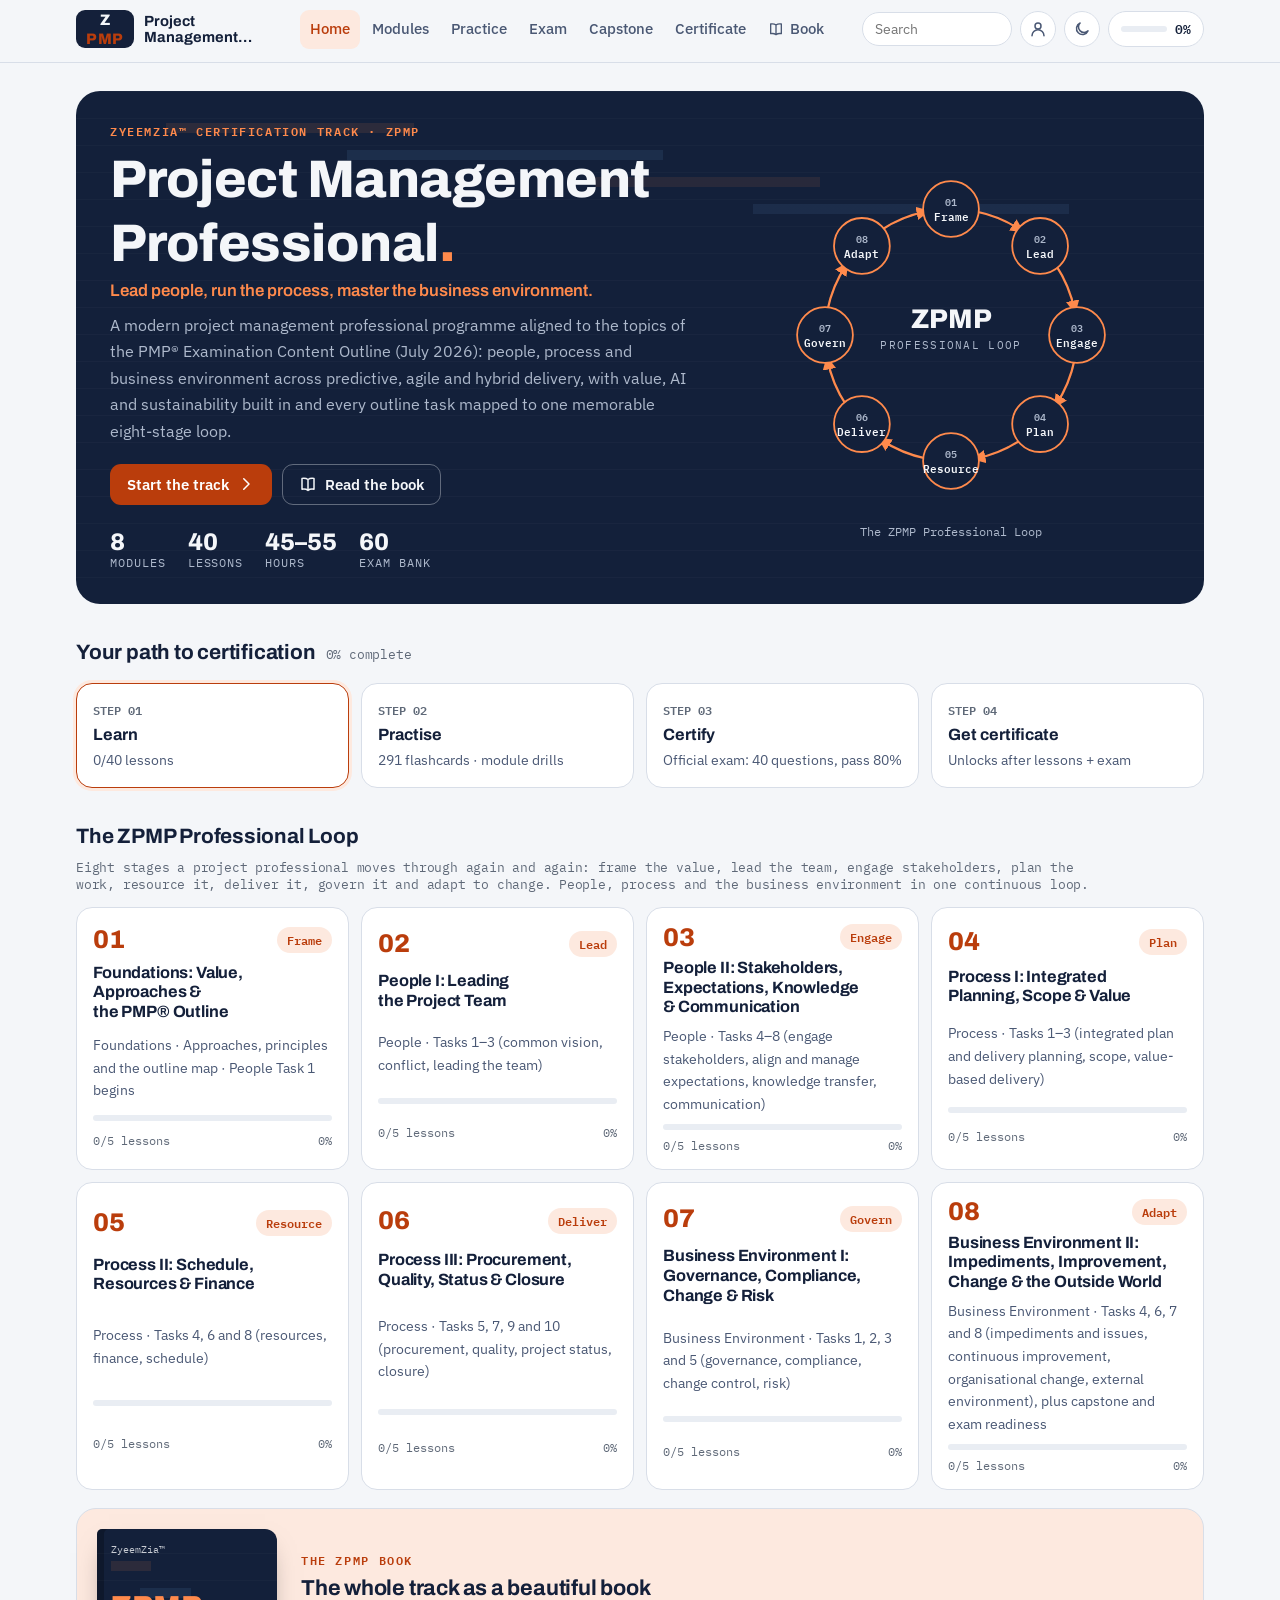
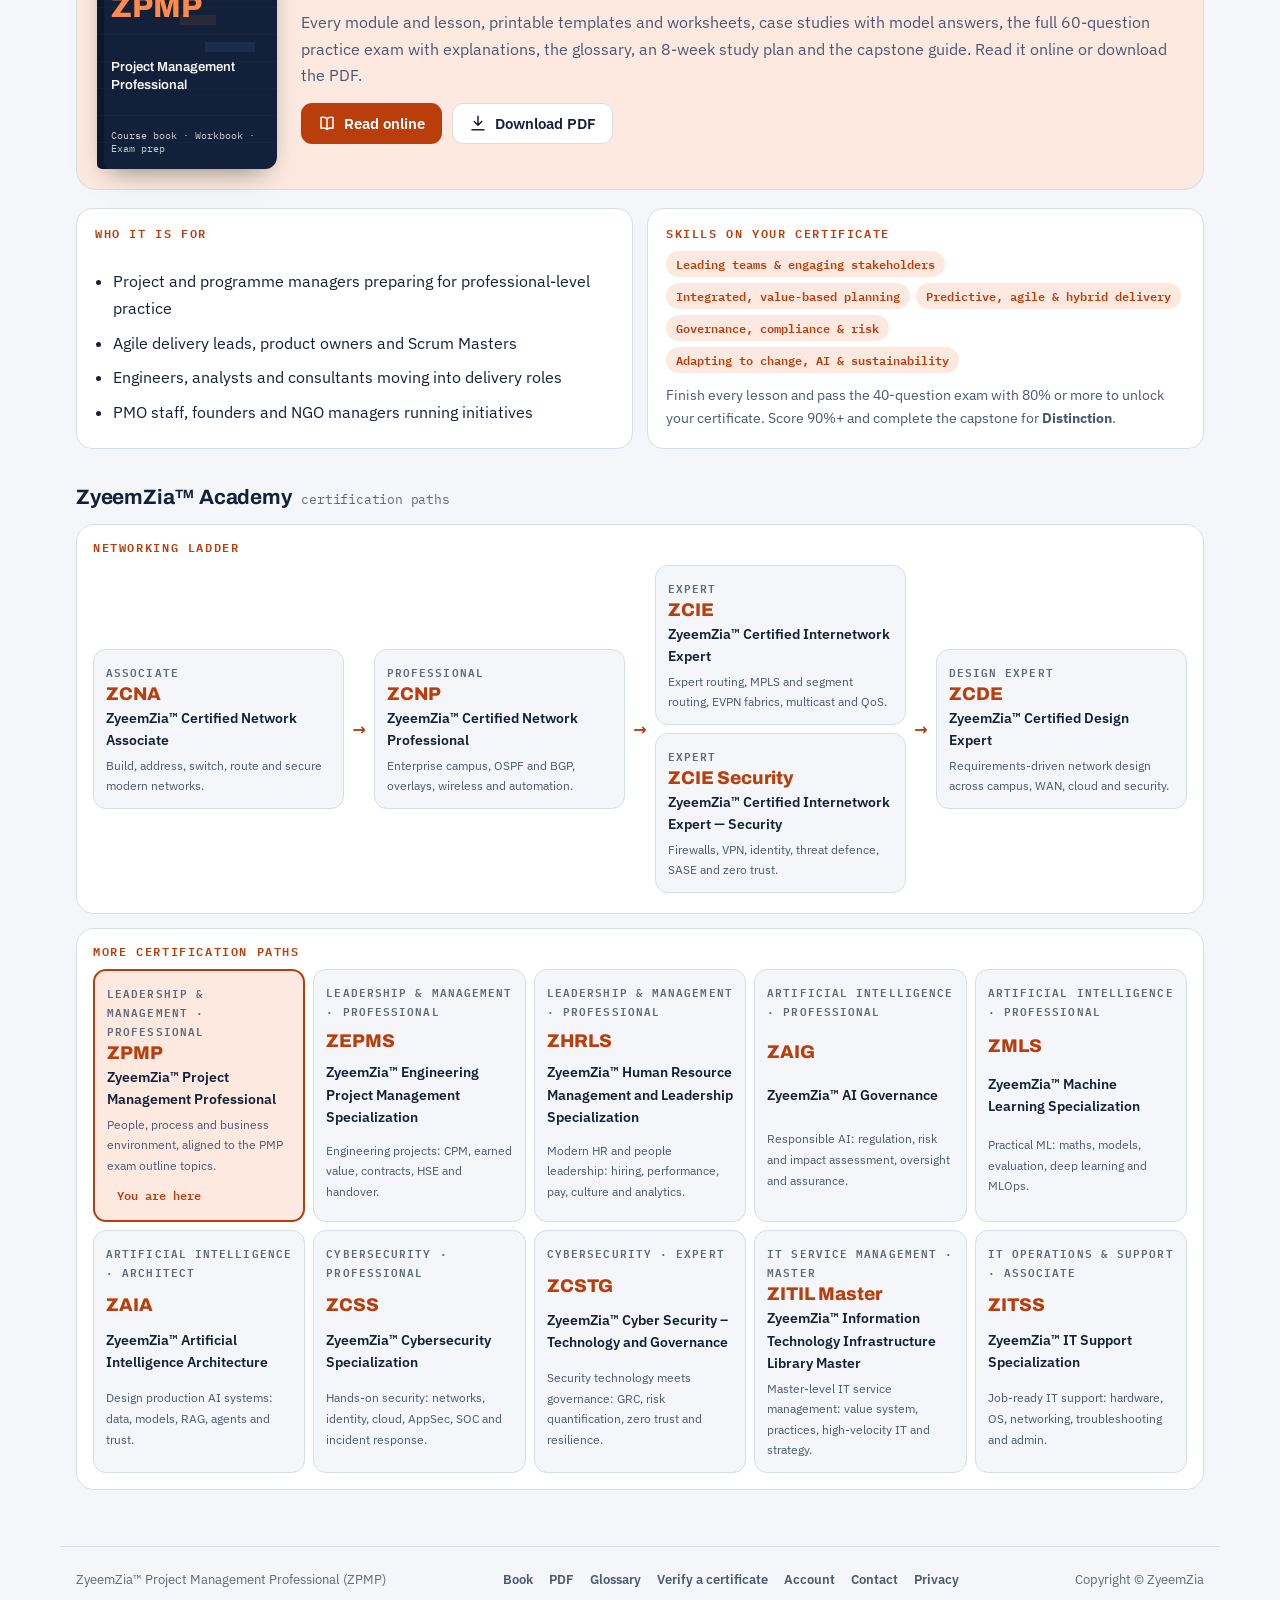
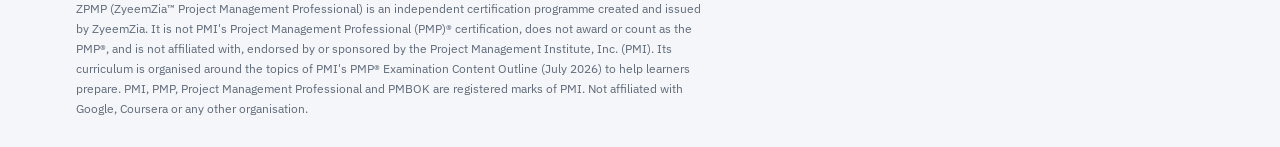
==== index.html @ 8e6acad9 "2026 content refresh: diagrams in lessons and book, key takeaways, faster pages Up-to-date content a" ====
<!doctype html>
<html lang="en">
<head>
<meta charset="utf-8">
<meta name="viewport" content="width=device-width, initial-scale=1, viewport-fit=cover">
<title>ZyeemZia™ Project Management Professional (ZPMP)</title>
<meta name="description" content="ZyeemZia™ Project Management Professional (ZPMP): a modern project management professional programme organised around the people, process and business environment topics of the PMP exam outline (July 2026), across predictive, agile and hybrid delivery. Free online course, book and certificate. Independent programme, not the PMP certification of PMI.">
<meta name="author" content="ZyeemZia">
<meta name="theme-color" content="#13203a">
<link rel="icon" href="favicon.svg" type="image/svg+xml">
<link rel="canonical" href="https://zpmp.zyeemzia.com/">
<meta property="og:type" content="website">
<meta property="og:site_name" content="ZyeemZia™ Certification Tracks">
<meta property="og:title" content="ZyeemZia™ Project Management Professional (ZPMP)">
<meta property="og:description" content="ZyeemZia™ Project Management Professional (ZPMP): a modern project management professional programme organised around the people, process and business environment topics of the PMP exam outline (July 2026), across predictive, agile and hybrid delivery. Free online course, book and certificate. Independent programme, not the PMP certification of PMI.">
<meta property="og:url" content="https://zpmp.zyeemzia.com/">
<meta property="og:image" content="https://zpmp.zyeemzia.com/og-image.png">
<meta property="og:image:width" content="1200">
<meta property="og:image:height" content="630">
<meta name="twitter:card" content="summary_large_image">
<meta name="twitter:image" content="https://zpmp.zyeemzia.com/og-image.png">
<script>try{var z=JSON.parse(localStorage.getItem("zpmp.v1")||"{}").theme;if(z==="dark"||z==="light")document.documentElement.setAttribute("data-theme",z)}catch(e){}</script>
<link rel="stylesheet" href="fonts.css?v=66d4b9ed12">
<link rel="stylesheet" href="theme.css?v=65aa8afe88">
<link rel="preload" href="fonts/IBMPlexSans-400-latin-a68a20.woff2" as="font" type="font/woff2" crossorigin>
<link rel="preload" href="fonts/Archivo-600-latin-79dc5e.woff2" as="font" type="font/woff2" crossorigin>
<link rel="stylesheet" href="app.css?v=385b0e401c">
</head>
<body>
<header class="topbar">
  <div class="topbar-in">
    <a class="brand" href="#home" aria-label="ZPMP home"><span class="brand-mark">Z<i>PMP</i></span><span class="brand-text"><b>Project Management Professional</b><small>ZyeemZia™ Certification Track</small></span></a>
    <nav class="mainnav" id="mainnav" aria-label="Main"></nav>
    <div class="top-tools">
      <form class="search" id="searchForm" role="search"><input id="searchInput" type="search" placeholder="Search" aria-label="Search lessons and terms"></form>
      <a class="icon-btn search-icon" href="#search/" aria-label="Search"><svg viewBox="0 0 24 24" fill="none" stroke="currentColor" stroke-width="2" stroke-linecap="round" aria-hidden="true"><circle cx="11" cy="11" r="7"/><path d="M20 20l-4-4"/></svg></a>
      <a class="icon-btn" id="acctBtn" href="#account" aria-label="Sign in"></a>
      <button class="icon-btn" id="themeBtn" type="button" aria-label="Toggle dark mode"></button>
      <a class="prog-chip" id="progChip" href="#settings" aria-label="Your progress"></a>
    </div>
  </div>
  <div class="read-bar" id="readBar"></div>
</header>
<main id="view" class="view" tabindex="-1"><div class="boot" aria-label="Loading the course"><i></i><i></i><i></i></div></main>
<footer class="site-foot">
  <div class="row"><span>ZyeemZia™ Project Management Professional (ZPMP)</span><span style="display:flex;gap:16px;flex-wrap:wrap"><a href="book.html" target="_blank" rel="noopener">Book</a><a href="ZPMP-Book.pdf" download>PDF</a><a href="#glossary">Glossary</a><a href="#verify/">Verify a certificate</a><a href="#account">Account</a><a href="#contact">Contact</a><a href="privacy.html">Privacy</a></span><span>Copyright © ZyeemZia</span></div>
  <p class="disc" id="disc"></p>
</footer>
<nav class="tabbar" id="tabbar" aria-label="Main mobile"></nav>
<div class="toast" id="toast" role="status" aria-live="polite" hidden></div>
<script defer src="core.js?v=756f940ff2"></script>
<script defer src="figures.js?v=d0575e00c2"></script>
<script defer src="family.js?v=7f5398b318"></script>
<script defer src="data/track.js?v=20ccd36701"></script>
<script defer src="data/m1-4.js?v=21a6d148a7"></script>
<script defer src="data/m5-8.js?v=8ceacfd475"></script>
<script defer src="app.js?v=317a90ee0c"></script>
</body>
</html>
---- fonts.css ----
/* Bundled Google Fonts (SIL Open Font License) for offline use and PDF printing */
@font-face {
  font-family: 'Archivo';
  font-style: normal;
  font-weight: 600;
  font-stretch: 100%;
  font-display: swap;
  src: url(fonts/Archivo-600-latin-ext-20ba07.woff2) format('woff2');
  unicode-range: U+0100-02BA, U+02BD-02C5, U+02C7-02CC, U+02CE-02D7, U+02DD-02FF, U+0304, U+0308, U+0329, U+1D00-1DBF, U+1E00-1E9F, U+1EF2-1EFF, U+2020, U+20A0-20AB, U+20AD-20C4, U+2113, U+2C60-2C7F, U+A720-A7FF;
}
@font-face {
  font-family: 'Archivo';
  font-style: normal;
  font-weight: 600;
  font-stretch: 100%;
  font-display: swap;
  src: url(fonts/Archivo-600-latin-79dc5e.woff2) format('woff2');
  unicode-range: U+0000-00FF, U+0131, U+0152-0153, U+02BB-02BC, U+02C6, U+02DA, U+02DC, U+0304, U+0308, U+0329, U+2000-206F, U+20AC, U+2122, U+2191, U+2193, U+2212, U+2215, U+FEFF, U+FFFD;
}
@font-face {
  font-family: 'Archivo';
  font-style: normal;
  font-weight: 700;
  font-stretch: 100%;
  font-display: swap;
  src: url(fonts/Archivo-600-latin-ext-20ba07.woff2) format('woff2');
  unicode-range: U+0100-02BA, U+02BD-02C5, U+02C7-02CC, U+02CE-02D7, U+02DD-02FF, U+0304, U+0308, U+0329, U+1D00-1DBF, U+1E00-1E9F, U+1EF2-1EFF, U+2020, U+20A0-20AB, U+20AD-20C4, U+2113, U+2C60-2C7F, U+A720-A7FF;
}
@font-face {
  font-family: 'Archivo';
  font-style: normal;
  font-weight: 700;
  font-stretch: 100%;
  font-display: swap;
  src: url(fonts/Archivo-600-latin-79dc5e.woff2) format('woff2');
  unicode-range: U+0000-00FF, U+0131, U+0152-0153, U+02BB-02BC, U+02C6, U+02DA, U+02DC, U+0304, U+0308, U+0329, U+2000-206F, U+20AC, U+2122, U+2191, U+2193, U+2212, U+2215, U+FEFF, U+FFFD;
}
@font-face {
  font-family: 'Archivo';
  font-style: normal;
  font-weight: 800;
  font-stretch: 100%;
  font-display: swap;
  src: url(fonts/Archivo-600-latin-ext-20ba07.woff2) format('woff2');
  unicode-range: U+0100-02BA, U+02BD-02C5, U+02C7-02CC, U+02CE-02D7, U+02DD-02FF, U+0304, U+0308, U+0329, U+1D00-1DBF, U+1E00-1E9F, U+1EF2-1EFF, U+2020, U+20A0-20AB, U+20AD-20C4, U+2113, U+2C60-2C7F, U+A720-A7FF;
}
@font-face {
  font-family: 'Archivo';
  font-style: normal;
  font-weight: 800;
  font-stretch: 100%;
  font-display: swap;
  src: url(fonts/Archivo-600-latin-79dc5e.woff2) format('woff2');
  unicode-range: U+0000-00FF, U+0131, U+0152-0153, U+02BB-02BC, U+02C6, U+02DA, U+02DC, U+0304, U+0308, U+0329, U+2000-206F, U+20AC, U+2122, U+2191, U+2193, U+2212, U+2215, U+FEFF, U+FFFD;
}
@font-face {
  font-family: 'IBM Plex Mono';
  font-style: normal;
  font-weight: 400;
  font-display: swap;
  src: url(fonts/IBMPlexMono-400-latin-ext-7f25d9.woff2) format('woff2');
  unicode-range: U+0100-02BA, U+02BD-02C5, U+02C7-02CC, U+02CE-02D7, U+02DD-02FF, U+0304, U+0308, U+0329, U+1D00-1DBF, U+1E00-1E9F, U+1EF2-1EFF, U+2020, U+20A0-20AB, U+20AD-20C4, U+2113, U+2C60-2C7F, U+A720-A7FF;
}
@font-face {
  font-family: 'IBM Plex Mono';
  font-style: normal;
  font-weight: 400;
  font-display: swap;
  src: url(fonts/IBMPlexMono-400-latin-d196e8.woff2) format('woff2');
  unicode-range: U+0000-00FF, U+0131, U+0152-0153, U+02BB-02BC, U+02C6, U+02DA, U+02DC, U+0304, U+0308, U+0329, U+2000-206F, U+20AC, U+2122, U+2191, U+2193, U+2212, U+2215, U+FEFF, U+FFFD;
}
@font-face {
  font-family: 'IBM Plex Mono';
  font-style: normal;
  font-weight: 600;
  font-display: swap;
  src: url(fonts/IBMPlexMono-600-latin-ext-bf8910.woff2) format('woff2');
  unicode-range: U+0100-02BA, U+02BD-02C5, U+02C7-02CC, U+02CE-02D7, U+02DD-02FF, U+0304, U+0308, U+0329, U+1D00-1DBF, U+1E00-1E9F, U+1EF2-1EFF, U+2020, U+20A0-20AB, U+20AD-20C4, U+2113, U+2C60-2C7F, U+A720-A7FF;
}
@font-face {
  font-family: 'IBM Plex Mono';
  font-style: normal;
  font-weight: 600;
  font-display: swap;
  src: url(fonts/IBMPlexMono-600-latin-9b8270.woff2) format('woff2');
  unicode-range: U+0000-00FF, U+0131, U+0152-0153, U+02BB-02BC, U+02C6, U+02DA, U+02DC, U+0304, U+0308, U+0329, U+2000-206F, U+20AC, U+2122, U+2191, U+2193, U+2212, U+2215, U+FEFF, U+FFFD;
}
@font-face {
  font-family: 'IBM Plex Sans';
  font-style: italic;
  font-weight: 400;
  font-stretch: 100%;
  font-display: swap;
  src: url(fonts/IBMPlexSans-400i-latin-ext-77f5d9.woff2) format('woff2');
  unicode-range: U+0100-02BA, U+02BD-02C5, U+02C7-02CC, U+02CE-02D7, U+02DD-02FF, U+0304, U+0308, U+0329, U+1D00-1DBF, U+1E00-1E9F, U+1EF2-1EFF, U+2020, U+20A0-20AB, U+20AD-20C4, U+2113, U+2C60-2C7F, U+A720-A7FF;
}
@font-face {
  font-family: 'IBM Plex Sans';
  font-style: italic;
  font-weight: 400;
  font-stretch: 100%;
  font-display: swap;
  src: url(fonts/IBMPlexSans-400i-latin-46a3d9.woff2) format('woff2');
  unicode-range: U+0000-00FF, U+0131, U+0152-0153, U+02BB-02BC, U+02C6, U+02DA, U+02DC, U+0304, U+0308, U+0329, U+2000-206F, U+20AC, U+2122, U+2191, U+2193, U+2212, U+2215, U+FEFF, U+FFFD;
}
@font-face {
  font-family: 'IBM Plex Sans';
  font-style: normal;
  font-weight: 400;
  font-stretch: 100%;
  font-display: swap;
  src: url(fonts/IBMPlexSans-400-latin-ext-71c30c.woff2) format('woff2');
  unicode-range: U+0100-02BA, U+02BD-02C5, U+02C7-02CC, U+02CE-02D7, U+02DD-02FF, U+0304, U+0308, U+0329, U+1D00-1DBF, U+1E00-1E9F, U+1EF2-1EFF, U+2020, U+20A0-20AB, U+20AD-20C4, U+2113, U+2C60-2C7F, U+A720-A7FF;
}
@font-face {
  font-family: 'IBM Plex Sans';
  font-style: normal;
  font-weight: 400;
  font-stretch: 100%;
  font-display: swap;
  src: url(fonts/IBMPlexSans-400-latin-a68a20.woff2) format('woff2');
  unicode-range: U+0000-00FF, U+0131, U+0152-0153, U+02BB-02BC, U+02C6, U+02DA, U+02DC, U+0304, U+0308, U+0329, U+2000-206F, U+20AC, U+2122, U+2191, U+2193, U+2212, U+2215, U+FEFF, U+FFFD;
}
@font-face {
  font-family: 'IBM Plex Sans';
  font-style: normal;
  font-weight: 500;
  font-stretch: 100%;
  font-display: swap;
  src: url(fonts/IBMPlexSans-400-latin-ext-71c30c.woff2) format('woff2');
  unicode-range: U+0100-02BA, U+02BD-02C5, U+02C7-02CC, U+02CE-02D7, U+02DD-02FF, U+0304, U+0308, U+0329, U+1D00-1DBF, U+1E00-1E9F, U+1EF2-1EFF, U+2020, U+20A0-20AB, U+20AD-20C4, U+2113, U+2C60-2C7F, U+A720-A7FF;
}
@font-face {
  font-family: 'IBM Plex Sans';
  font-style: normal;
  font-weight: 500;
  font-stretch: 100%;
  font-display: swap;
  src: url(fonts/IBMPlexSans-400-latin-a68a20.woff2) format('woff2');
  unicode-range: U+0000-00FF, U+0131, U+0152-0153, U+02BB-02BC, U+02C6, U+02DA, U+02DC, U+0304, U+0308, U+0329, U+2000-206F, U+20AC, U+2122, U+2191, U+2193, U+2212, U+2215, U+FEFF, U+FFFD;
}
@font-face {
  font-family: 'IBM Plex Sans';
  font-style: normal;
  font-weight: 600;
  font-stretch: 100%;
  font-display: swap;
  src: url(fonts/IBMPlexSans-400-latin-ext-71c30c.woff2) format('woff2');
  unicode-range: U+0100-02BA, U+02BD-02C5, U+02C7-02CC, U+02CE-02D7, U+02DD-02FF, U+0304, U+0308, U+0329, U+1D00-1DBF, U+1E00-1E9F, U+1EF2-1EFF, U+2020, U+20A0-20AB, U+20AD-20C4, U+2113, U+2C60-2C7F, U+A720-A7FF;
}
@font-face {
  font-family: 'IBM Plex Sans';
  font-style: normal;
  font-weight: 600;
  font-stretch: 100%;
  font-display: swap;
  src: url(fonts/IBMPlexSans-400-latin-a68a20.woff2) format('woff2');
  unicode-range: U+0000-00FF, U+0131, U+0152-0153, U+02BB-02BC, U+02C6, U+02DA, U+02DC, U+0304, U+0308, U+0329, U+2000-206F, U+20AC, U+2122, U+2191, U+2193, U+2212, U+2215, U+FEFF, U+FFFD;
}
@font-face {
  font-family: 'IBM Plex Sans';
  font-style: normal;
  font-weight: 700;
  font-stretch: 100%;
  font-display: swap;
  src: url(fonts/IBMPlexSans-400-latin-ext-71c30c.woff2) format('woff2');
  unicode-range: U+0100-02BA, U+02BD-02C5, U+02C7-02CC, U+02CE-02D7, U+02DD-02FF, U+0304, U+0308, U+0329, U+1D00-1DBF, U+1E00-1E9F, U+1EF2-1EFF, U+2020, U+20A0-20AB, U+20AD-20C4, U+2113, U+2C60-2C7F, U+A720-A7FF;
}
@font-face {
  font-family: 'IBM Plex Sans';
  font-style: normal;
  font-weight: 700;
  font-stretch: 100%;
  font-display: swap;
  src: url(fonts/IBMPlexSans-400-latin-a68a20.woff2) format('woff2');
  unicode-range: U+0000-00FF, U+0131, U+0152-0153, U+02BB-02BC, U+02C6, U+02DA, U+02DC, U+0304, U+0308, U+0329, U+2000-206F, U+20AC, U+2122, U+2191, U+2193, U+2212, U+2215, U+FEFF, U+FFFD;
}
@font-face {
  font-family: 'Sora';
  font-style: normal;
  font-weight: 500;
  font-display: swap;
  src: url(fonts/Sora-500-latin-ext-f9e5e3.woff2) format('woff2');
  unicode-range: U+0100-02BA, U+02BD-02C5, U+02C7-02CC, U+02CE-02D7, U+02DD-02FF, U+0304, U+0308, U+0329, U+1D00-1DBF, U+1E00-1E9F, U+1EF2-1EFF, U+2020, U+20A0-20AB, U+20AD-20C4, U+2113, U+2C60-2C7F, U+A720-A7FF;
}
@font-face {
  font-family: 'Sora';
  font-style: normal;
  font-weight: 500;
  font-display: swap;
  src: url(fonts/Sora-500-latin-4fa0aa.woff2) format('woff2');
  unicode-range: U+0000-00FF, U+0131, U+0152-0153, U+02BB-02BC, U+02C6, U+02DA, U+02DC, U+0304, U+0308, U+0329, U+2000-206F, U+20AC, U+2122, U+2191, U+2193, U+2212, U+2215, U+FEFF, U+FFFD;
}
@font-face {
  font-family: 'Sora';
  font-style: normal;
  font-weight: 600;
  font-display: swap;
  src: url(fonts/Sora-500-latin-ext-f9e5e3.woff2) format('woff2');
  unicode-range: U+0100-02BA, U+02BD-02C5, U+02C7-02CC, U+02CE-02D7, U+02DD-02FF, U+0304, U+0308, U+0329, U+1D00-1DBF, U+1E00-1E9F, U+1EF2-1EFF, U+2020, U+20A0-20AB, U+20AD-20C4, U+2113, U+2C60-2C7F, U+A720-A7FF;
}
@font-face {
  font-family: 'Sora';
  font-style: normal;
  font-weight: 600;
  font-display: swap;
  src: url(fonts/Sora-500-latin-4fa0aa.woff2) format('woff2');
  unicode-range: U+0000-00FF, U+0131, U+0152-0153, U+02BB-02BC, U+02C6, U+02DA, U+02DC, U+0304, U+0308, U+0329, U+2000-206F, U+20AC, U+2122, U+2191, U+2193, U+2212, U+2215, U+FEFF, U+FFFD;
}
@font-face {
  font-family: 'Sora';
  font-style: normal;
  font-weight: 700;
  font-display: swap;
  src: url(fonts/Sora-500-latin-ext-f9e5e3.woff2) format('woff2');
  unicode-range: U+0100-02BA, U+02BD-02C5, U+02C7-02CC, U+02CE-02D7, U+02DD-02FF, U+0304, U+0308, U+0329, U+1D00-1DBF, U+1E00-1E9F, U+1EF2-1EFF, U+2020, U+20A0-20AB, U+20AD-20C4, U+2113, U+2C60-2C7F, U+A720-A7FF;
}
@font-face {
  font-family: 'Sora';
  font-style: normal;
  font-weight: 700;
  font-display: swap;
  src: url(fonts/Sora-500-latin-4fa0aa.woff2) format('woff2');
  unicode-range: U+0000-00FF, U+0131, U+0152-0153, U+02BB-02BC, U+02C6, U+02DA, U+02DC, U+0304, U+0308, U+0329, U+2000-206F, U+20AC, U+2122, U+2191, U+2193, U+2212, U+2215, U+FEFF, U+FFFD;
}
@font-face {
  font-family: 'Sora';
  font-style: normal;
  font-weight: 800;
  font-display: swap;
  src: url(fonts/Sora-500-latin-ext-f9e5e3.woff2) format('woff2');
  unicode-range: U+0100-02BA, U+02BD-02C5, U+02C7-02CC, U+02CE-02D7, U+02DD-02FF, U+0304, U+0308, U+0329, U+1D00-1DBF, U+1E00-1E9F, U+1EF2-1EFF, U+2020, U+20A0-20AB, U+20AD-20C4, U+2113, U+2C60-2C7F, U+A720-A7FF;
}
@font-face {
  font-family: 'Sora';
  font-style: normal;
  font-weight: 800;
  font-display: swap;
  src: url(fonts/Sora-500-latin-4fa0aa.woff2) format('woff2');
  unicode-range: U+0000-00FF, U+0131, U+0152-0153, U+02BB-02BC, U+02C6, U+02DA, U+02DC, U+0304, U+0308, U+0329, U+2000-206F, U+20AC, U+2122, U+2191, U+2193, U+2212, U+2215, U+FEFF, U+FFFD;
}
---- theme.css ----
/* ZPMP — "project control room": navy ink, signal orange, steel blue; Gantt-bar motif. */
:root {
  --bg: #f4f6f9; --surface: #ffffff; --surface-2: #e9edf3; --ink: #14203a; --ink-2: #4a5874; --ink-3: #5f6978; --line: #d8dee8;
  --accent: #ba3d0c; --accent-ink: #ffffff; --accent-soft: #fde9df; --accent-2: #2b5c8a; --accent-2-soft: #e1ebf5;
  --good: #1f7a4a; --good-soft: #dff2e7; --bad: #b42a2a; --bad-soft: #f9e2e0; --warn: #c47f00; --warn-soft: #fbefd6;
  --hero-bg: #13203a; --hero-ink: #f4f6f9; --hero-ink-2: #aeb9cc; --hero-accent: #ff8a4c;
  --motif: repeating-linear-gradient(0deg, transparent 0 26px, rgba(255,255,255,.05) 26px 27px),
    linear-gradient(90deg, transparent 8%, rgba(255,138,76,.22) 8% 30%, transparent 30%) 0 32px / 100% 10px no-repeat,
    linear-gradient(90deg, transparent 24%, rgba(111,168,220,.22) 24% 52%, transparent 52%) 0 59px / 100% 10px no-repeat,
    linear-gradient(90deg, transparent 46%, rgba(255,138,76,.18) 46% 66%, transparent 66%) 0 86px / 100% 10px no-repeat,
    linear-gradient(90deg, transparent 60%, rgba(111,168,220,.2) 60% 88%, transparent 88%) 0 113px / 100% 10px no-repeat;
  --sg-line: #3a4b6e; --sg-accent: #ff8a4c; --sg-accent-2: #6fa8dc; --sg-node: #13203a; --sg-ink: #f4f6f9; --sg-ink-2: #aeb9cc;
  --f-display: "Archivo", "IBM Plex Sans", "Segoe UI", sans-serif; --f-body: "IBM Plex Sans", "Segoe UI", system-ui, sans-serif; --f-mono: "IBM Plex Mono", Consolas, monospace;
  --radius: 16px;
  --on-status: #ffffff;
}
@media (prefers-color-scheme: dark) {
  :root:not([data-theme="light"]) {
    --bg: #0b1120; --surface: #121a2c; --surface-2: #1a2438; --ink: #e8edf6; --ink-2: #a6b2c8; --ink-3: #848fa3; --line: #26324a;
    --accent: #ff7a3d; --accent-ink: #1a0d05; --accent-soft: #3a2014; --accent-2: #7fb2e6; --accent-2-soft: #16273d;
    --on-status: #0b1120; --good: #5fd08f; --good-soft: #12301f; --bad: #ff7b72; --bad-soft: #3a1717; --warn: #f2b24c; --warn-soft: #3a2b10;
    --hero-bg: #070c18; --hero-ink: #eef2f9; --hero-ink-2: #9aa7bf; --hero-accent: #ff8a4c;
    color-scheme: dark;
  }
}
:root[data-theme="dark"] {
  --bg: #0b1120; --surface: #121a2c; --surface-2: #1a2438; --ink: #e8edf6; --ink-2: #a6b2c8; --ink-3: #848fa3; --line: #26324a;
  --accent: #ff7a3d; --accent-ink: #1a0d05; --accent-soft: #3a2014; --accent-2: #7fb2e6; --accent-2-soft: #16273d;
  --on-status: #0b1120; --good: #5fd08f; --good-soft: #12301f; --bad: #ff7b72; --bad-soft: #3a1717; --warn: #f2b24c; --warn-soft: #3a2b10;
  --hero-bg: #070c18; --hero-ink: #eef2f9; --hero-ink-2: #9aa7bf; --hero-accent: #ff8a4c;
  color-scheme: dark;
}
.hero h1, .mod-num, .mod-big, .bb-cover b { font-stretch: 112%; }
---- app.css ----
/* ZyeemZia certification engine — site styles. Colours and faces come from theme.css (per track). */
* { box-sizing: border-box; }
[hidden] { display: none !important; }
html { -webkit-text-size-adjust: 100%; }
body { margin: 0; background: var(--bg); color: var(--ink); font: 16px/1.65 var(--f-body); }
a { color: var(--accent); }
button { font: inherit; color: inherit; }
:focus-visible { outline: 3px solid var(--accent-2); outline-offset: 2px; border-radius: 6px; }
h1, h2, h3, h4 { margin: 0; line-height: 1.2; text-wrap: balance; font-family: var(--f-display); letter-spacing: -.01em; }
p { margin: 0; }
code { font: .9em var(--f-mono); background: var(--surface-2); padding: 1px 6px; border-radius: 5px; }
.muted { color: var(--ink-2); }
.eyebrow { font: 600 .72rem/1.2 var(--f-mono); letter-spacing: .14em; text-transform: uppercase; color: var(--accent); }

/* ---------- chrome ---------- */
.topbar { position: sticky; top: 0; padding-top: env(safe-area-inset-top, 0px); z-index: 30; background: color-mix(in srgb, var(--bg) 88%, transparent); backdrop-filter: blur(10px) saturate(1.3); -webkit-backdrop-filter: blur(10px) saturate(1.3); border-bottom: 1px solid var(--line); }
.topbar-in { max-width: 1160px; margin: 0 auto; display: flex; align-items: center; gap: 16px; padding-block: 10px; padding-left: max(16px, env(safe-area-inset-left, 0px)); padding-right: max(16px, env(safe-area-inset-right, 0px)); }
.brand { display: flex; align-items: center; gap: 10px; text-decoration: none; color: var(--ink); flex-shrink: 0; }
.brand-mark { height: 38px; padding: 0 10px; display: grid; place-items: center; background: var(--ink); color: var(--bg); font: 800 .95rem var(--f-display); letter-spacing: .04em; border-radius: 9px; }
.brand-mark i { font-style: normal; color: var(--accent); }
.brand-text { display: flex; flex-direction: column; line-height: 1.15; }
.brand-text b { font: 700 .92rem var(--f-display); }
.brand-text small { font: 500 .7rem var(--f-mono); color: var(--ink-2); letter-spacing: .04em; }
.mainnav { display: flex; gap: 2px; margin-left: 8px; }
.mainnav a { text-decoration: none; color: var(--ink-2); padding: 7px 10px; border-radius: 9px; font-weight: 500; font-size: .93rem; white-space: nowrap; display: inline-flex; gap: 6px; align-items: center; }
.mainnav a:hover { background: var(--surface-2); color: var(--ink); }
.mainnav a[aria-current="page"] { color: var(--accent); background: var(--accent-soft); }
.mainnav svg { width: 16px; height: 16px; }
.top-tools { margin-left: auto; display: flex; gap: 8px; align-items: center; }
.icon-btn { width: 36px; height: 36px; border-radius: 50%; border: 1px solid var(--line); background: var(--surface); display: grid; place-items: center; cursor: pointer; color: var(--ink-2); }
.icon-btn svg, .btn svg, .tabbar svg { width: 18px; height: 18px; }
.prog-chip { display: inline-flex; align-items: center; gap: 8px; text-decoration: none; color: var(--ink); font: 600 .82rem var(--f-mono); background: var(--surface); border: 1px solid var(--line); padding: 6px 12px; border-radius: 999px; font-variant-numeric: tabular-nums; white-space: nowrap; }
.prog-chip i { width: 46px; height: 6px; border-radius: 9px; background: var(--surface-2); overflow: hidden; display: inline-block; }
.prog-chip i b { display: block; height: 100%; background: var(--accent); }
.read-bar { height: 3px; width: 100%; background: var(--accent); transform: scaleX(0); transform-origin: 0 50%; transition: transform .15s; }
.tabbar { display: none; }
.view { max-width: 1160px; margin: 0 auto; outline: none; padding-block: 28px 56px; padding-left: max(16px, env(safe-area-inset-left, 0px)); padding-right: max(16px, env(safe-area-inset-right, 0px)); }
.site-foot { max-width: 1160px; margin: 0 auto; padding-block: 22px 28px; padding-left: max(16px, env(safe-area-inset-left, 0px)); padding-right: max(16px, env(safe-area-inset-right, 0px)); border-top: 1px solid var(--line); color: var(--ink-3); font-size: .82rem; display: grid; gap: 8px; }
.site-foot .row { display: flex; gap: 8px 18px; flex-wrap: wrap; justify-content: space-between; }
.site-foot a { color: var(--ink-2); text-decoration: none; font-weight: 600; }
.site-foot .disc { font-size: .76rem; max-width: 90ch; }

/* ---------- common ---------- */
.btn { display: inline-flex; align-items: center; justify-content: center; gap: 8px; border: 1px solid var(--line); background: var(--surface); color: var(--ink); padding: 10px 16px; border-radius: 11px; cursor: pointer; font-weight: 600; text-decoration: none; font-size: .95rem; line-height: 1.25; }
.btn:hover { border-color: var(--ink-3); }
.btn-primary { background: var(--accent); color: var(--accent-ink); border-color: transparent; }
.btn-primary:hover { filter: brightness(1.07); border-color: transparent; }
.btn-dark { background: var(--ink); color: var(--bg); border-color: transparent; }
.btn-ghost { background: none; border-color: transparent; color: var(--ink-2); }
.btn-sm { padding: 6px 11px; font-size: .85rem; border-radius: 9px; }
.btn[disabled] { opacity: .45; cursor: not-allowed; }
.chip { display: inline-flex; align-items: center; gap: 5px; padding: 3px 10px; border-radius: 999px; font: 600 .76rem var(--f-mono); background: var(--surface-2); color: var(--ink-2); white-space: nowrap; }
.chip.ok { background: var(--good-soft); color: var(--good); }
.chip.acc { background: var(--accent-soft); color: var(--accent); }
.chips { display: flex; flex-wrap: wrap; gap: 6px; }
.card { background: var(--surface); border: 1px solid var(--line); border-radius: var(--radius); }
.page-head { display: grid; gap: 6px; margin-bottom: 22px; }
.page-title { font-size: clamp(1.7rem, 3.4vw, 2.4rem); }
.section-title { font-size: 1.3rem; margin: 36px 0 14px; display: flex; align-items: baseline; gap: 10px; flex-wrap: wrap; }
.section-title small { font: 500 .8rem var(--f-mono); color: var(--ink-3); }
.bar { height: 6px; border-radius: 9px; background: var(--surface-2); overflow: hidden; }
.bar > i { display: block; height: 100%; background: var(--accent); }
.empty { text-align: center; padding: 48px 20px; color: var(--ink-2); border: 1px dashed var(--line); border-radius: 18px; }

/* ---------- home ---------- */
.hero { position: relative; overflow: hidden; display: grid; grid-template-columns: minmax(0, 1.15fr) minmax(0, .85fr); gap: 28px; align-items: center; padding: 34px; border-radius: 24px; background: var(--hero-bg); color: var(--hero-ink); }
.hero .motif { position: absolute; inset: 0; pointer-events: none; opacity: .5; background: var(--motif); }
.hero > *:not(.motif) { position: relative; min-width: 0; }
.hero .eyebrow { color: var(--hero-accent); }
.hero h1 { font-size: clamp(2rem, 4.6vw, 3.3rem); font-weight: 800; margin: 10px 0 6px; color: var(--hero-ink); }
.hero h1 span { color: var(--hero-accent); }
.hero .tag { font: 600 1.05rem var(--f-display); color: var(--hero-accent); }
.hero .lead { color: var(--hero-ink-2); max-width: 58ch; margin-top: 12px; }
.hero-actions { display: flex; gap: 10px; flex-wrap: wrap; margin-top: 20px; }
.hero .btn:not(.btn-primary) { background: transparent; color: var(--hero-ink); border-color: color-mix(in srgb, var(--hero-ink) 35%, transparent); }
.hero-stats { display: flex; gap: 22px; flex-wrap: wrap; margin-top: 24px; }
.hero-stats div { display: grid; }
.hero-stats b { font: 800 1.5rem var(--f-display); color: var(--hero-ink); font-variant-numeric: tabular-nums; }
.hero-stats span { font: 500 .74rem var(--f-mono); color: var(--hero-ink-2); text-transform: uppercase; letter-spacing: .08em; }
.hero-sig { display: grid; justify-items: center; gap: 8px; }
.hero-sig .sg { width: 100%; max-width: 360px; height: auto; }
.hero-sig figcaption { font: 500 .78rem var(--f-mono); color: var(--hero-ink-2); text-align: center; }

.path { display: grid; grid-template-columns: repeat(4, minmax(0, 1fr)); gap: 12px; margin-top: 18px; }
.path-step { padding: 16px; border-radius: 16px; background: var(--surface); border: 1px solid var(--line); display: grid; gap: 6px; position: relative; }
.path-step .n { font: 700 .74rem var(--f-mono); color: var(--ink-3); }
.path-step b { font: 700 1.02rem var(--f-display); }
.path-step small { color: var(--ink-2); font-size: .85rem; }
.path-step.done { border-color: var(--good); }
.path-step.done .n { color: var(--good); }
.path-step.now { border-color: var(--accent); box-shadow: 0 0 0 3px var(--accent-soft); }

.mod-grid { display: grid; grid-template-columns: repeat(4, minmax(0, 1fr)); gap: 12px; }
.mod-card { display: grid; gap: 8px; padding: 16px; border-radius: 16px; background: var(--surface); border: 1px solid var(--line); text-decoration: none; color: var(--ink); transition: transform .15s, border-color .15s; min-width: 0; }
.mod-card:hover { transform: translateY(-2px); border-color: var(--accent); }
.mod-top { display: flex; justify-content: space-between; align-items: center; }
.mod-num { font: 800 1.6rem/1 var(--f-display); color: var(--accent); }
.mod-card h3 { font-size: 1.02rem; }
.mod-card p { font-size: .86rem; color: var(--ink-2); }
.mod-card .meta { display: flex; justify-content: space-between; font: 500 .74rem var(--f-mono); color: var(--ink-3); }
.book-banner { display: grid; grid-template-columns: 180px minmax(0, 1fr); gap: 24px; align-items: center; padding: 20px; border-radius: 20px; background: var(--accent-soft); border: 1px solid var(--line); margin-top: 18px; }
.bb-cover { aspect-ratio: 3/4; border-radius: 5px 12px 12px 5px; background: var(--hero-bg); color: var(--hero-ink); padding: 14px; display: flex; flex-direction: column; justify-content: space-between; text-decoration: none; box-shadow: inset 7px 0 0 rgba(0,0,0,.25), 0 12px 26px -12px rgba(0,0,0,.5); position: relative; overflow: hidden; transition: transform .2s; }
.bb-cover:hover { transform: rotate(-2deg) translateY(-3px); }
.bb-cover .motif { position: absolute; inset: 0; background: var(--motif); opacity: .5; }
.bb-cover > *:not(.motif) { position: relative; }
.bb-cover b { font: 800 1.9rem/1 var(--f-display); color: var(--hero-accent); }
.bb-cover span { font: 600 .82rem/1.3 var(--f-display); }
.bb-cover small { font: 500 .62rem var(--f-mono); opacity: .8; }
.bb-text { display: grid; gap: 8px; min-width: 0; }
.bb-text h2 { font-size: 1.35rem; }
.two { display: grid; grid-template-columns: minmax(0, 1fr) minmax(0, 1fr); gap: 14px; }
.list-card { padding: 18px; display: grid; gap: 10px; }
.list-card ul { margin: 0; padding-left: 18px; display: grid; gap: 4px; }

/* ---------- module & lesson ---------- */
.crumbs { display: flex; gap: 8px; align-items: center; font-size: .85rem; color: var(--ink-2); flex-wrap: wrap; }
.crumbs a { color: var(--ink-2); text-decoration: none; }
.mod-hero { padding: 26px; border-radius: 20px; background: var(--surface); border: 1px solid var(--line); display: grid; grid-template-columns: auto minmax(0, 1fr); gap: 22px; margin: 14px 0 22px; align-items: start; }
.mod-big { font: 800 4rem/1 var(--f-display); color: var(--accent); }
.outcomes { margin: 12px 0 0; padding: 0; list-style: none; display: grid; gap: 6px; }
.outcomes li { display: flex; gap: 10px; }
.outcomes li::before { content: ""; width: 8px; height: 8px; margin-top: .6em; flex-shrink: 0; background: var(--accent); border-radius: 2px; }
.lesson-list { display: grid; gap: 10px; }
.lesson-row { display: grid; grid-template-columns: 54px minmax(0, 1fr) auto; gap: 14px; align-items: center; padding: 14px 16px; border-radius: 14px; background: var(--surface); border: 1px solid var(--line); text-decoration: none; color: var(--ink); }
.lesson-row:hover { border-color: var(--accent); }
.lesson-row .ln { font: 700 1.15rem var(--f-mono); color: var(--ink-3); text-align: center; }
.lesson-row.done .ln { color: var(--good); }
.lesson-row b { font-family: var(--f-display); }
.lesson-row small { display: block; color: var(--ink-2); }
.lesson { max-width: 840px; margin: 0 auto; }
.lesson-head { margin: 14px 0 22px; padding: 24px; border-radius: 20px; background: var(--surface); border: 1px solid var(--line); border-top: 5px solid var(--accent); }
.lesson-head h1 { font-size: clamp(1.5rem, 3.2vw, 2.1rem); margin: 6px 0; }
.objectives { margin: 12px 0 0; padding: 12px 14px; list-style: none; display: grid; gap: 6px; background: var(--surface-2); border-radius: 12px; font-size: .95rem; }
.objectives li::before { content: "→ "; color: var(--accent); font-weight: 700; }
.blocks { display: grid; gap: 18px; }
.blk-title { font-size: 1.12rem; margin-bottom: 8px; }
.b-text { font-size: 1.04rem; }
.callout { padding: 14px 16px; border-radius: 14px; border-left: 4px solid var(--c); background: color-mix(in srgb, var(--c) 9%, var(--surface)); }
.callout .ct { font: 700 .72rem var(--f-mono); letter-spacing: .12em; text-transform: uppercase; color: var(--c); display: block; margin-bottom: 4px; }
.callout b.h { display: block; font-family: var(--f-display); margin-bottom: 2px; }
.callout.insight { --c: var(--accent-2); } .callout.warning { --c: var(--bad); } .callout.example { --c: var(--good); } .callout.pro { --c: var(--accent); } .callout.definition { --c: var(--ink-2); }
.keypoints { padding: 16px 18px; border-radius: 14px; background: var(--surface); border: 1px solid var(--line); }
.keypoints ul { margin: 0; padding: 0; list-style: none; display: grid; gap: 8px; }
.keypoints li { display: grid; grid-template-columns: 22px minmax(0, 1fr); }
.keypoints li::before { content: "✓"; color: var(--accent); font-weight: 800; }
.tbl { overflow-x: auto; border: 1px solid var(--line); border-radius: 14px; background: var(--surface); }
table { width: 100%; border-collapse: collapse; font-size: .93rem; }
th, td { text-align: left; padding: 9px 12px; border-bottom: 1px solid var(--line); vertical-align: top; }
th { background: var(--surface-2); font: 600 .78rem var(--f-mono); letter-spacing: .04em; color: var(--ink-2); text-transform: uppercase; }
tr:last-child td { border-bottom: 0; }
.steps { margin: 0; padding: 0; list-style: none; counter-reset: st; display: grid; gap: 10px; }
.steps li { counter-increment: st; display: grid; grid-template-columns: 38px minmax(0, 1fr); gap: 12px; padding: 12px 14px; border-radius: 14px; background: var(--surface); border: 1px solid var(--line); }
.steps li::before { content: counter(st, decimal-leading-zero); font: 700 .95rem var(--f-mono); color: var(--accent); padding-top: 2px; }
.steps b { font-family: var(--f-display); display: block; }
.fw { display: grid; grid-template-columns: repeat(auto-fill, minmax(200px, 1fr)); gap: 10px; }
.fw-card { padding: 14px; border-radius: 14px; background: var(--surface); border: 1px solid var(--line); display: grid; gap: 4px; align-content: start; }
.fw-card .lab { font: 800 .82rem var(--f-mono); color: var(--accent-ink); background: var(--accent); justify-self: start; padding: 2px 8px; border-radius: 6px; }
.fw-card b { font-family: var(--f-display); }
.fw-card p { font-size: .9rem; color: var(--ink-2); }
.cmp { display: grid; grid-template-columns: repeat(var(--n), minmax(0, 1fr)); gap: 10px; }
.cmp-col { padding: 14px; border-radius: 14px; background: var(--surface); border: 1px solid var(--line); }
.cmp-col h4 { font-size: 1rem; padding-bottom: 8px; margin-bottom: 8px; border-bottom: 2px solid var(--accent); }
.cmp-col ul { margin: 0; padding-left: 18px; display: grid; gap: 4px; font-size: .92rem; }
.flow { display: flex; gap: 0; overflow-x: auto; padding: 4px 2px 8px; }
.flow-i { flex: 1 1 0; min-width: 130px; padding: 12px; background: var(--surface); border: 1px solid var(--line); border-radius: 12px; position: relative; display: grid; gap: 4px; align-content: start; }
.flow-i + .flow-i { margin-left: 22px; }
.flow-i + .flow-i::before { content: ""; position: absolute; left: -19px; top: 50%; width: 16px; height: 2px; background: var(--accent); }
.flow-i + .flow-i::after { content: ""; position: absolute; left: -7px; top: calc(50% - 4px); border: 5px solid transparent; border-left-color: var(--accent); }
.flow-i b { font: 700 .92rem var(--f-display); }
.flow-i span { font-size: .82rem; color: var(--ink-2); }
.flow-i .k { font: 700 .7rem var(--f-mono); color: var(--accent); }
.layers { display: grid; gap: 6px; }
.layer { display: grid; grid-template-columns: 170px minmax(0, 1fr); border-radius: 12px; overflow: hidden; border: 1px solid var(--line); background: var(--surface); }
.layer > b { background: color-mix(in srgb, var(--accent) calc(var(--d) * 1%), var(--surface)); color: var(--ink); padding: 10px 12px; font: 700 .88rem var(--f-display); display: flex; align-items: center; }
.layer .parts { display: flex; flex-wrap: wrap; gap: 6px; padding: 8px 10px; align-items: center; }
.layer .parts span { font: 500 .8rem var(--f-mono); padding: 3px 9px; border-radius: 7px; background: var(--surface-2); border: 1px solid var(--line); }
.formula { display: grid; grid-template-columns: repeat(auto-fill, minmax(230px, 1fr)); gap: 10px; }
.fm { padding: 14px; border-radius: 14px; background: var(--surface); border: 1px solid var(--line); display: grid; gap: 4px; }
.fm small { font: 600 .72rem var(--f-mono); color: var(--ink-3); text-transform: uppercase; letter-spacing: .08em; }
.fm code { font-size: 1rem; background: var(--accent-soft); color: var(--ink); padding: 6px 10px; justify-self: start; max-width: 100%; overflow-wrap: anywhere; white-space: normal; }
.fm p { font-size: .88rem; color: var(--ink-2); }
.case { border-radius: 16px; border: 1px solid var(--line); background: var(--surface); overflow: hidden; }
.case-h { padding: 12px 16px; background: var(--ink); color: var(--bg); display: flex; gap: 10px; align-items: center; }
.case-h b { font-family: var(--f-display); }
.case-b { padding: 16px; display: grid; gap: 10px; }
.case-b ol { margin: 0; padding-left: 20px; display: grid; gap: 4px; }
.reveal { border-top: 1px dashed var(--line); padding-top: 10px; }
.scenario { border-radius: 16px; border: 2px solid var(--accent-2); background: var(--surface); padding: 16px; display: grid; gap: 12px; }
.sc-opts { display: grid; gap: 8px; }
.sc-opt { text-align: left; border: 1.5px solid var(--line); background: var(--bg); border-radius: 12px; padding: 11px 14px; cursor: pointer; display: grid; gap: 4px; }
.sc-opt:hover:not([disabled]) { border-color: var(--accent-2); }
.sc-opt .fb { font-size: .88rem; color: var(--ink-2); }
.sc-opt.best { border-color: var(--good); background: var(--good-soft); }
.sc-opt.weak { border-color: var(--bad); background: var(--bad-soft); }
.sc-opt[disabled] { cursor: default; }
.checklist { padding: 16px; border-radius: 16px; background: var(--surface); border: 1px solid var(--line); display: grid; gap: 8px; }
.ck { display: flex; gap: 10px; align-items: flex-start; cursor: pointer; }
.ck input { width: 19px; height: 19px; margin-top: 3px; accent-color: var(--accent); flex-shrink: 0; }
.template { border-radius: 16px; border: 1px solid var(--line); background: var(--surface); overflow: hidden; }
.tp-h { padding: 12px 16px; display: flex; justify-content: space-between; gap: 10px; align-items: center; flex-wrap: wrap; background: var(--accent-soft); }
.tp-h b { font-family: var(--f-display); }
.template .tbl { border: 0; border-radius: 0; }
.template td[contenteditable] { background: var(--bg); min-width: 90px; }
.template td[contenteditable]:focus { outline: 2px solid var(--accent); outline-offset: -2px; }
.template tr.ex td { color: var(--ink-2); font-style: italic; }
.reflection { padding: 16px; border-radius: 16px; background: var(--surface); border: 1px dashed var(--ink-3); display: grid; gap: 8px; }
.reflection textarea { width: 100%; min-height: 96px; border-radius: 10px; border: 1px solid var(--line); background: var(--bg); color: var(--ink); padding: 10px; font: inherit; resize: vertical; }
.terms { display: grid; grid-template-columns: repeat(auto-fill, minmax(230px, 1fr)); gap: 8px; }
.term { padding: 12px 14px; border-radius: 12px; background: var(--surface); border: 1px solid var(--line); }
.term b { font-family: var(--f-display); display: block; color: var(--accent); }
.term span { font-size: .9rem; color: var(--ink-2); }
.quiz { border-radius: 18px; border: 2px solid var(--accent); background: var(--surface); padding: 18px; display: grid; gap: 14px; }
.quiz-top { display: flex; justify-content: space-between; align-items: center; gap: 10px; flex-wrap: wrap; }
.dots { display: flex; gap: 5px; flex-wrap: wrap; }
.dots i { width: 10px; height: 10px; border-radius: 50%; background: var(--surface-2); }
.dots i.ok { background: var(--good); } .dots i.no { background: var(--bad); } .dots i.cur { outline: 2px solid var(--accent); outline-offset: 1px; }
.q-text { font-size: 1.08rem; font-weight: 600; }
.opts { display: grid; gap: 8px; }
.opt { text-align: left; border: 1.5px solid var(--line); background: var(--bg); border-radius: 12px; padding: 11px 14px; cursor: pointer; display: grid; grid-template-columns: 28px minmax(0, 1fr); gap: 10px; align-items: start; }
.opt:hover:not([disabled]) { border-color: var(--accent); }
.opt .k { width: 26px; height: 26px; border-radius: 50%; background: var(--surface-2); display: grid; place-items: center; font: 700 .78rem var(--f-mono); }
.opt.ok { border-color: var(--good); background: var(--good-soft); } .opt.ok .k { background: var(--good); color: var(--on-status, #fff); }
.opt.no { border-color: var(--bad); background: var(--bad-soft); } .opt.no .k { background: var(--bad); color: var(--on-status, #fff); }
.opt.sel { border-color: var(--accent); background: var(--accent-soft); } .opt.sel .k { background: var(--accent); color: var(--accent-ink); }
.opt[disabled] { cursor: default; }
.explain { font-size: .93rem; padding: 10px 12px; border-radius: 10px; background: var(--surface-2); }
.q-foot { display: flex; justify-content: flex-end; gap: 8px; flex-wrap: wrap; }
.q-result { text-align: center; display: grid; gap: 8px; justify-items: center; padding: 8px 0; }
.big-num { font: 800 3rem/1 var(--f-display); color: var(--accent); font-variant-numeric: tabular-nums; }
.lesson-foot { margin-top: 28px; padding-top: 20px; border-top: 1px solid var(--line); display: flex; justify-content: space-between; gap: 10px; flex-wrap: wrap; align-items: center; }
.done-banner { display: inline-flex; gap: 8px; align-items: center; padding: 10px 14px; border-radius: 12px; background: var(--good-soft); color: var(--good); font-weight: 700; }

/* ---------- exam ---------- */
.exam-wrap { max-width: 860px; margin: 0 auto; display: grid; gap: 16px; }
.exam-bar { position: sticky; top: calc(env(safe-area-inset-top, 0px) + 62px); z-index: 5; display: flex; justify-content: space-between; align-items: center; gap: 10px; flex-wrap: wrap; padding: 10px 14px; border-radius: 14px; background: var(--surface); border: 1px solid var(--line); font: 600 .9rem var(--f-mono); }
.timer.low { color: var(--bad); }
.qmap { display: grid; grid-template-columns: repeat(auto-fill, minmax(34px, 1fr)); gap: 5px; }
.qmap button { height: 32px; border-radius: 8px; border: 1px solid var(--line); background: var(--bg); cursor: pointer; font: 600 .78rem var(--f-mono); }
.qmap button.ans { background: var(--accent-soft); border-color: var(--accent); }
.qmap button.flag { box-shadow: inset 0 -3px 0 var(--warn); }
.qmap button.cur { outline: 2px solid var(--ink); }
.qmap button.ok { background: var(--good-soft); border-color: var(--good); } .qmap button.no { background: var(--bad-soft); border-color: var(--bad); }
.rules { display: grid; grid-template-columns: repeat(4, minmax(0, 1fr)); gap: 10px; }
.rules div { padding: 14px; border-radius: 14px; background: var(--surface); border: 1px solid var(--line); }
.rules b { display: block; font: 800 1.5rem var(--f-display); color: var(--accent); }
.rules span { font-size: .85rem; color: var(--ink-2); }
.breakdown { display: grid; gap: 8px; }
.bd-row { display: grid; grid-template-columns: 140px minmax(0, 1fr) 60px; gap: 10px; align-items: center; font-size: .9rem; }
.bd-row .bar > i { background: var(--accent-2); }
.verdict { padding: 22px; border-radius: 20px; text-align: center; display: grid; gap: 8px; justify-items: center; }
.verdict.pass { background: var(--good-soft); } .verdict.fail { background: var(--bad-soft); }

/* ---------- capstone & certificate ---------- */
.rubric-tbl td { cursor: pointer; }
.rubric-tbl td.sel { background: var(--accent-soft); outline: 2px solid var(--accent); outline-offset: -2px; }
.req { display: grid; gap: 8px; }
.req-i { display: grid; grid-template-columns: 30px minmax(0, 1fr) auto; gap: 10px; align-items: center; padding: 12px 14px; border-radius: 12px; background: var(--surface); border: 1px solid var(--line); }
.req-i .st { width: 26px; height: 26px; border-radius: 50%; display: grid; place-items: center; background: var(--surface-2); color: var(--ink-3); font-weight: 800; }
.req-i.ok .st { background: var(--good); color: var(--on-status, #fff); }
.cert-tools { display: flex; gap: 10px; flex-wrap: wrap; align-items: end; margin: 16px 0; }
.cert-tools label { display: grid; gap: 4px; font: 600 .78rem var(--f-mono); color: var(--ink-2); flex: 1 1 260px; }
.cert-tools input { padding: 11px 14px; border-radius: 11px; border: 1px solid var(--line); background: var(--surface); color: var(--ink); font: 16px var(--f-body); }
.cert-canvas { width: 100%; height: auto; border-radius: 14px; box-shadow: 0 16px 40px -18px rgba(0,0,0,.45); display: block; }
.cred { font: 600 .9rem var(--f-mono); }

/* ---------- flashcards / glossary ---------- */
.fc { max-width: 620px; margin: 0 auto; display: grid; gap: 14px; }
.card3d { perspective: 1200px; cursor: pointer; }
.card3d-in { position: relative; min-height: 260px; transition: transform .5s cubic-bezier(.2,.8,.2,1); transform-style: preserve-3d; }
.card3d.flip .card3d-in { transform: rotateY(180deg); }
.face { position: absolute; inset: 0; backface-visibility: hidden; -webkit-backface-visibility: hidden; border-radius: 20px; background: var(--surface); border: 1px solid var(--line); display: grid; place-items: center; padding: 24px; text-align: center; }
.face.back { transform: rotateY(180deg); background: var(--accent-soft); }
.face b { font: 800 1.7rem var(--f-display); }
.face p { font-size: 1.05rem; }
.fc-actions { display: grid; grid-template-columns: repeat(3, minmax(0, 1fr)); gap: 10px; }
.gl-list { display: grid; gap: 8px; }
.gl-letter { font: 800 1.4rem var(--f-display); color: var(--accent); margin-top: 14px; }
.search-in { width: 100%; max-width: 460px; padding: 11px 16px; border-radius: 999px; border: 1px solid var(--line); background: var(--surface); color: var(--ink); font: 15px var(--f-body); }

/* ---------- signature diagram ---------- */
.sg text { font-family: var(--f-mono); }
.sg-loop text, .sg-trust text { text-anchor: middle; }
.sg-ring { fill: none; stroke: var(--sg-line); stroke-width: 2; stroke-dasharray: 3 6; }
.sg-arc { fill: none; stroke: var(--sg-accent); stroke-width: 2.5; }
.sg-arrow { fill: var(--sg-accent); }
.sg-node circle { fill: var(--sg-node); stroke: var(--sg-accent); stroke-width: 2; transition: transform .15s; }
.sg-node.done circle { fill: var(--sg-accent); }
.sg-node.done text { fill: var(--sg-node); }
.sg-node .sg-n { font-size: 11px; fill: var(--sg-ink-2); font-weight: 600; }
.sg-node .sg-c { font-size: 12px; fill: var(--sg-ink); font-weight: 700; }
a.sg-node:hover circle, a.sg-layer:hover rect { stroke-width: 3.5; }
.sg-title { font: 800 30px var(--f-display) !important; fill: var(--sg-ink); }
.sg-sub { font-size: 12px; fill: var(--sg-ink-2); letter-spacing: .12em; text-transform: uppercase; }
.sg-layer rect { fill: var(--sg-node); stroke: var(--sg-accent); stroke-width: 1.5; }
.sg-layer.done rect { fill: color-mix(in srgb, var(--sg-accent) 30%, var(--sg-node)); }
.sg-layer .sg-n { font-size: 11px; fill: var(--sg-ink-2); }
.sg-layer .sg-c { font-size: 13px; font-weight: 700; fill: var(--sg-ink); }
.sg-layer .sg-t { font-size: 10.5px; fill: var(--sg-ink-2); }
.sg-trust rect { fill: none; stroke: var(--sg-accent-2); stroke-width: 2.5; stroke-dasharray: 8 5; }
.sg-trust.done rect { stroke-dasharray: none; }
.sg-trust text { font-size: 11.5px; font-weight: 700; fill: var(--sg-accent-2); }

.toast { position: fixed; left: 50%; transform: translateX(-50%); bottom: calc(24px + env(safe-area-inset-bottom, 0px)); z-index: 70; background: var(--ink); color: var(--bg); padding: 10px 18px; border-radius: 12px; font-size: .92rem; max-width: calc(100% - 32px); }
.confetti { position: fixed; inset: 0; width: 100%; height: 100%; pointer-events: none; z-index: 80; }

@media (max-width: 1080px) {
  .mainnav a { padding: 7px 7px; font-size: .88rem; }
  .brand-text { display: none; }
  .mod-grid { grid-template-columns: repeat(2, minmax(0, 1fr)); }
}
@media (max-width: 860px) {
  .mainnav { display: none; }
  .tabbar { display: grid; grid-template-columns: repeat(5, minmax(0, 1fr)); position: fixed; left: 0; right: 0; bottom: 0; z-index: 40; background: var(--surface); border-top: 1px solid var(--line); padding-bottom: env(safe-area-inset-bottom, 0px); padding-left: env(safe-area-inset-left, 0px); padding-right: env(safe-area-inset-right, 0px); }
  .tabbar a { display: flex; flex-direction: column; align-items: center; gap: 2px; padding: 8px 2px 7px; text-decoration: none; color: var(--ink-2); font-size: .7rem; font-weight: 600; }
  .tabbar a[aria-current="page"] { color: var(--accent); }
  .site-foot { padding-bottom: calc(84px + env(safe-area-inset-bottom, 0px)); }
  .toast { bottom: calc(80px + env(safe-area-inset-bottom, 0px)); }
  .hero { grid-template-columns: 1fr; padding: 24px; }
  .path, .rules { grid-template-columns: repeat(2, minmax(0, 1fr)); }
  .two { grid-template-columns: 1fr; }
}
@media (max-width: 560px) {
  .mod-grid { grid-template-columns: 1fr; }
  .book-banner { grid-template-columns: 1fr; justify-items: center; text-align: center; }
  .bb-cover { width: 160px; }
  .book-banner .hero-actions { justify-content: center; }
  .cmp { grid-template-columns: 1fr; }
  .layer { grid-template-columns: 1fr; }
  .mod-hero { grid-template-columns: 1fr; }
  .bd-row { grid-template-columns: 90px minmax(0, 1fr) 46px; }
  .prog-chip i { display: none; }
}
@media (prefers-reduced-motion: reduce) { *, *::before, *::after { animation: none !important; transition: none !important; scroll-behavior: auto !important; } }
.search input { width: 150px; padding: 7px 12px; border-radius: 999px; border: 1px solid var(--line); background: var(--surface); color: var(--ink); font: 14px var(--f-body); }
@media (max-width: 1240px) { .search { display: none; } }
/* keep wide diagrams and tables scrolling inside their own box on small screens */
.blocks { grid-template-columns: minmax(0, 1fr); }
.blocks > *, .lesson, .case-b, .scenario, .quiz, .exam-wrap > * { min-width: 0; }
.b-text, .callout, .keypoints, .term, .fw-card p, .q-text, .opt, .q-result, .steps li, .cmp-col li, .scn, .case { overflow-wrap: anywhere; }
.quiz-top > * { min-width: 0; }

/* ---------- CLI labs ---------- */
.cli-win { border-radius: 14px; overflow: hidden; border: 1px solid #1f2633; background: #0d1117; box-shadow: 0 10px 24px -16px rgba(0,0,0,.6); }
.cli-bar { display: flex; align-items: center; gap: 7px; padding: 8px 12px; background: #161b22; color: #9da7b3; font: 600 .78rem var(--f-mono); }
.cli-bar i { width: 11px; height: 11px; border-radius: 50%; background: #ff5f56; } .cli-bar i:nth-child(2) { background: #ffbd2e; } .cli-bar i:nth-child(3) { background: #27c93f; }
.cli-bar span { margin-left: 8px; flex: 1; min-width: 0; overflow: hidden; text-overflow: ellipsis; white-space: nowrap; }
.cli-bar .cli-copy { background: #21262d; color: #c9d1d9; border-color: #30363d; }
.cli-body { margin: 0; padding: 14px 16px; overflow-x: auto; font: .86rem/1.6 var(--f-mono); color: #c9d1d9; }
.cli-body .c { color: #7d8590; font-style: italic; } .cli-body .p { color: #7ee787; }
.cli-note { font-size: .88rem; color: var(--ink-2); margin-top: 6px; }
/* ---------- subnet calculator ---------- */
.tool-subnet { padding: 18px; border-radius: 16px; border: 2px solid var(--accent-2); background: var(--surface); display: grid; gap: 12px; }
.sn-in { display: grid; gap: 4px; font: 600 .78rem var(--f-mono); color: var(--ink-2); max-width: 340px; }
.sn-in input { padding: 11px 14px; border-radius: 11px; border: 1px solid var(--line); background: var(--bg); color: var(--ink); font: 600 1.05rem var(--f-mono); }
.sn-grid { display: grid; grid-template-columns: repeat(auto-fill, minmax(170px, 1fr)); gap: 8px; }
.sn-grid div { padding: 10px 12px; border-radius: 10px; background: var(--surface-2); display: grid; gap: 2px; min-width: 0; }
.sn-grid small { font: 600 .7rem var(--f-mono); color: var(--ink-3); text-transform: uppercase; letter-spacing: .06em; }
.sn-grid b { font: 600 .95rem var(--f-mono); overflow-wrap: anywhere; }
/* ---------- academy ladder ---------- */
.academy { display: grid; grid-template-columns: minmax(0, 2.4fr) minmax(0, 1fr); gap: 14px; }
.ac-path { padding: 16px; border-radius: 18px; background: var(--surface); border: 1px solid var(--line); display: grid; gap: 10px; min-width: 0; }
.ac-ladder { display: flex; align-items: stretch; gap: 8px; overflow-x: auto; padding-bottom: 4px; }
.ac-tier { display: grid; gap: 8px; flex: 1 1 0; min-width: 150px; }
.ac-arrow { align-self: center; color: var(--accent); font-weight: 800; }
.ac-other { flex-direction: column; }
.ac-card { display: grid; gap: 3px; padding: 12px; border-radius: 13px; border: 1px solid var(--line); background: var(--bg); text-decoration: none; color: var(--ink); transition: border-color .15s, transform .15s; }
.ac-card:hover { border-color: var(--accent); transform: translateY(-2px); }
.ac-card.me { border: 2px solid var(--accent); background: var(--accent-soft); }
.ac-card.soon { border-style: dashed; opacity: .78; cursor: default; }
.ac-card.soon:hover { border-color: var(--line); transform: none; }
.ac-card.soon b { color: var(--ink-2); }
.ac-card.soon .chip { justify-self: start; }
.ac-card b { font: 800 1.15rem var(--f-display); color: var(--accent); }
.ac-lv { font: 600 .68rem var(--f-mono); text-transform: uppercase; letter-spacing: .1em; color: var(--ink-3); }
.ac-n { font-size: .85rem; font-weight: 600; }
.ac-card small { font-size: .78rem; color: var(--ink-2); }
.ac-card .chip { justify-self: start; margin-top: 4px; }
@media (max-width: 860px) { .academy { grid-template-columns: 1fr; } }
/* ---------- new signature diagrams ---------- */
.sg-cable { fill: none; stroke: var(--sg-line); stroke-width: 6; stroke-linecap: round; }
.sg-pulse { stroke: var(--sg-accent); stroke-width: 2.5; stroke-dasharray: 6 14; animation: sgflow 1.6s linear infinite; }
@keyframes sgflow { to { stroke-dashoffset: -40; } }
.sg-node rect, .sg-node polygon { fill: var(--sg-node); stroke: var(--sg-accent); stroke-width: 2; }
.sg-node.done rect, .sg-node.done polygon { fill: color-mix(in srgb, var(--sg-accent) 35%, var(--sg-node)); }
.sg-path text, .sg-hex text, .sg-blueprint text { text-anchor: middle; }
.sg-path .sg-n, .sg-hex .sg-n, .sg-blueprint .sg-n { font-size: 10px; fill: var(--sg-ink-2); letter-spacing: .08em; }
.sg-path .sg-c, .sg-hex .sg-c, .sg-blueprint .sg-c { font-size: 12.5px; font-weight: 700; fill: var(--sg-ink); }
a.sg-node:hover rect, a.sg-node:hover polygon { stroke-width: 3.5; }
.sg-dim { stroke: var(--sg-accent-2); stroke-width: 1.2; }
.sg-grid { stroke: var(--sg-line); stroke-width: 1.2; stroke-dasharray: 3 3; }
.sg-sheet .sg-tb { fill: none; stroke: var(--sg-accent-2); stroke-width: 1; }

/* ---------- polish: smoothness, phones, accessibility ---------- */
.view.enter { animation: viewIn .22s cubic-bezier(.2,.7,.2,1); }
@keyframes viewIn { from { opacity: 0; transform: translateY(6px); } to { opacity: 1; transform: none; } }
.boot { display: grid; gap: 14px; padding-top: 8px; }
.boot i { display: block; height: 18px; border-radius: 9px; background: linear-gradient(90deg, var(--surface-2) 0, var(--surface) 50%, var(--surface-2) 100%) 0 0 / 200% 100%; animation: shimmer 1.2s linear infinite; }
.boot i:first-child { height: 220px; border-radius: 22px; }
.boot i:nth-child(3) { width: 70%; }
@keyframes shimmer { to { background-position: -200% 0; } }
.search-icon { display: none; }
@media (max-width: 1240px) { .search-icon { display: grid; } }
.search-page { display: flex; gap: 8px; flex-wrap: wrap; margin-top: 8px; }
.search-page .search-in { flex: 1 1 240px; max-width: 520px; }
.rub-btn { all: unset; display: block; width: 100%; cursor: pointer; border-radius: 6px; padding: 2px 0; }
.rub-btn:focus-visible { outline: 3px solid var(--accent-2); outline-offset: 2px; }
.rubric-tbl td { padding: 0; } .rubric-tbl td > .rub-btn { padding: 9px 12px; box-sizing: border-box; }
.rubric-tbl td:first-child { padding: 9px 12px; }
.q-text[tabindex="-1"]:focus, .big-num[tabindex="-1"]:focus { outline: none; }
.exam-bar { transition: box-shadow .2s; }
@media (max-width: 860px) {
  .exam-bar { top: calc(env(safe-area-inset-top, 0px) + 58px); }
}
@media (max-width: 560px) {
  .lesson-row { grid-template-columns: 40px minmax(0, 1fr); gap: 10px; }
  .lesson-row > .chip { grid-column: 2; justify-self: start; }
  .lesson-row .ln { font-size: 1rem; }
}
@media (prefers-reduced-motion: reduce) { .view.enter, .boot i, .sg-pulse { animation: none; } }
.sg-paused .sg-pulse { animation-play-state: paused; }

/* ---------- official exam, claim and verification ---------- */
.exam-modes { margin: 16px 0; }
.exam-modes .list-card { display: flex; flex-direction: column; gap: 10px; }
.exam-modes .hero-actions { margin-top: auto; }
.claim { margin: 16px 0; border: 2px solid var(--good); }
.claim p { margin: 6px 0 4px; }
.cert-name { flex: 1 1 100%; margin: 0; }
.vf-big { font-size: clamp(2.2rem, 7vw, 3.4rem); }
dl.vf { display: grid; grid-template-columns: max-content minmax(0, 1fr); gap: 10px 20px; margin: 0; }
dl.vf dt { font: 600 .78rem var(--f-mono); color: var(--ink-3); text-transform: uppercase; letter-spacing: .04em; padding-top: 3px; }
dl.vf dd { margin: 0; font-weight: 600; overflow-wrap: anywhere; }
@media (max-width: 560px) { dl.vf { grid-template-columns: minmax(0, 1fr); gap: 2px; } dl.vf dd { margin-bottom: 10px; } }

/* ---------- account ---------- */
#acctBtn { overflow: hidden; }
#acctBtn img { width: 28px; height: 28px; border-radius: 50%; display: block; }
.acct-ini { display: inline-grid; place-items: center; width: 56px; height: 56px; border-radius: 50%; background: var(--accent); color: var(--accent-ink); font: 700 1.4rem var(--f-display); }
.acct-ini.sm { width: 28px; height: 28px; font-size: .85rem; }
.acct-card { display: grid; gap: 12px; }
.acct-who { display: flex; gap: 14px; align-items: center; min-width: 0; }
.acct-who img { border-radius: 50%; flex: none; }
.acct-who > div { min-width: 0; overflow-wrap: anywhere; }
.gsi-slot { min-height: 44px; display: flex; align-items: center; }
/* Google's button frame is a light document: match its colour scheme so dark mode shows no white box */
.gsi-slot iframe { color-scheme: light; }

/* long track names wrap to at most two lines instead of pushing the header tools off-screen */
.brand-text { min-width: 0; }
.brand-text b { max-width: 12em; display: -webkit-box; -webkit-line-clamp: 2; -webkit-box-orient: vertical; overflow: hidden; }
@media (max-width: 1280px) { .brand-text b { max-width: 9em; } .brand-text small { display: none; } }

/* Academy: networking ladder across the full width, other paths as compact card grids (no stretched, empty cards) */
.academy { grid-template-columns: minmax(0, 1fr); align-items: start; }

.ac-ladder { align-items: center; }
.ac-tier { align-content: center; }
.ac-grid { display: grid; grid-template-columns: repeat(auto-fill, minmax(min(100%, 200px), 1fr)); gap: 8px; }
/* phones and tablets: the networking ladder runs top to bottom instead of scrolling sideways */
@media (max-width: 860px) {
  .ac-ladder { flex-direction: column; align-items: stretch; overflow: visible; }
  .ac-tier { min-width: 0; }
  .ac-arrow { transform: rotate(90deg); line-height: 1; }
}

/* ---------- Diagrams (figures.js): topology, sequence, packet, cycle, chart, timeline, matrix, tree ---------- */
.fig { margin: 0; background: var(--surface); border: 1px solid var(--line); border-radius: var(--radius, 16px); padding: 16px 18px 14px; }
.fig > figcaption { margin-top: 10px; font-size: .86rem; color: var(--ink-2); line-height: 1.5; }
.fig-scroll { overflow-x: auto; overflow-y: hidden; -webkit-overflow-scrolling: touch; }
.fig svg { display: block; width: 100%; height: auto; margin: 0 auto; font-family: var(--f-body); overflow: visible; }
.fig text { fill: var(--ink); }
.fig .halo { paint-order: stroke; stroke: var(--surface); stroke-width: 5px; stroke-linejoin: round; }
.fig .arw { fill: var(--ink-2); stroke: none; }
/* topology */
.fig .ic { fill: none; stroke: var(--accent); stroke-width: 1.8; stroke-linecap: round; stroke-linejoin: round; }
.fig .ic .f-soft { fill: var(--accent-soft); }
.fig .ic .f-ac { fill: var(--accent); stroke: none; }
.fig .k-firewall .ic, .fig .k-shield .ic, .fig .k-vault .ic { stroke: var(--warn); }
.fig .k-firewall .f-soft, .fig .k-shield .f-soft, .fig .k-vault .f-soft { fill: var(--warn-soft); }
.fig .k-attacker .ic { stroke: var(--bad); } .fig .k-attacker .f-soft { fill: var(--bad-soft); }
.fig .k-cloud .ic, .fig .k-model .ic { stroke: var(--accent-2); } .fig .k-cloud .f-soft, .fig .k-model .f-soft { fill: var(--accent-2-soft); } .fig .k-model .f-ac { fill: var(--accent-2); }
.fig .lbl { font-size: 13px; font-weight: 700; text-anchor: middle; }
.fig .sub { font: 11px var(--f-mono); fill: var(--ink-2); text-anchor: middle; }
.fig .lnk { stroke: var(--ink-3); stroke-width: 2.2; fill: none; }
.fig .lnk.dashed { stroke-dasharray: 7 5; } .fig .lnk.wireless { stroke-dasharray: 2 6; stroke-linecap: round; }
.fig .lnk.tunnel { stroke: var(--accent-2); stroke-width: 3; stroke-dasharray: 10 6; } .fig .lnk.bold { stroke-width: 4.5; } .fig .lnk.attack { stroke: var(--bad); stroke-dasharray: 7 5; }
.fig .lnk-t { font: 10.5px var(--f-mono); fill: var(--ink-2); text-anchor: middle; }
.fig .lnk-e { font: 600 10px var(--f-mono); fill: var(--accent); text-anchor: middle; }
.fig .zone rect { fill: var(--surface-2); stroke: var(--line); stroke-width: 1.5; stroke-dasharray: 6 5; }
.fig .zone.t-accent rect { fill: var(--accent-soft); stroke: var(--accent); } .fig .zone.t-warn rect { fill: var(--warn-soft); stroke: var(--warn); }
.fig .zone.t-bad rect { fill: var(--bad-soft); stroke: var(--bad); } .fig .zone.t-good rect { fill: var(--good-soft); stroke: var(--good); }
.fig .zone-t { font: 700 10px var(--f-mono); letter-spacing: .1em; text-transform: uppercase; fill: var(--ink-2); }
/* sequence */
.fig .life { stroke: var(--line); stroke-width: 2; stroke-dasharray: 4 5; }
.fig .actor { fill: var(--accent-soft); stroke: var(--accent); stroke-width: 1.5; }
.fig .actor-t { font-size: 13px; font-weight: 700; text-anchor: middle; }
.fig .msg { stroke: var(--ink-2); stroke-width: 2; fill: none; } .fig .msg.reply { stroke-dasharray: 6 4; }
.fig .msg-t { font-size: 12.5px; font-weight: 600; text-anchor: middle; }
.fig .msg-n { font: 10.5px var(--f-mono); fill: var(--ink-3); text-anchor: middle; }
.fig .seq-n { fill: var(--accent); } .fig .seq-nt { font: 700 9.5px var(--f-mono); fill: var(--accent-ink); text-anchor: middle; }
/* packet */
.fig .pk { fill: var(--accent-soft); stroke: var(--surface); stroke-width: 2; } .fig .pk.alt { fill: var(--surface-2); }
.fig .pk-t { font-weight: 700; text-anchor: middle; } .fig .pk-b { font: 9.5px var(--f-mono); fill: var(--ink-3); text-anchor: middle; }
.fig .bit-t { font: 10px var(--f-mono); fill: var(--ink-3); } .fig .bit-k { stroke: var(--line); stroke-width: 1; }
/* cycle */
.fig .cyc-ring { fill: none; stroke: var(--line); stroke-width: 1; stroke-dasharray: 2 6; }
.fig .cyc-arc { fill: none; stroke: var(--accent); stroke-width: 2.4; stroke-linecap: round; } .fig-cycle .arw { fill: var(--accent); }
.fig .cyc-p { fill: var(--surface); stroke: var(--accent); stroke-width: 1.8; }
.fig .cyc-t { font-size: 13px; font-weight: 700; text-anchor: middle; }
.fig .cyc-n { fill: var(--accent); } .fig .cyc-nt { font: 700 11px var(--f-mono); fill: var(--accent-ink); text-anchor: middle; }
.fig .cyc-c { fill: var(--accent-soft); } .fig .cyc-ct { font-size: 14px; font-weight: 800; fill: var(--accent); text-anchor: middle; }
.fig-legend { margin: 12px 0 0; padding-left: 1.4em; display: grid; gap: 4px; font-size: .9rem; color: var(--ink-2); }
.fig-legend b { color: var(--ink); }
/* chart */
.fig .grid { stroke: var(--line); stroke-width: 1; } .fig .grid.zero { stroke: var(--ink-3); }
.fig .ax-t { font: 11px var(--f-mono); fill: var(--ink-2); text-anchor: middle; } .fig .ax-l { font: 600 11px var(--f-body); fill: var(--ink-2); text-anchor: middle; }
.fig .val { font: 600 10.5px var(--f-mono); fill: var(--ink); text-anchor: middle; } .fig .lg-t { font-size: 12px; fill: var(--ink-2); }
.fig .cbar.s0, .fig .dot.s0 { fill: var(--accent); } .fig .cbar.s1, .fig .dot.s1 { fill: var(--accent-2); } .fig .cbar.s2, .fig .dot.s2 { fill: var(--warn); } .fig .cbar.s3, .fig .dot.s3 { fill: var(--ink-3); }
.fig .ln { fill: none; stroke-width: 2.6; stroke-linejoin: round; } .fig .ln.s0 { stroke: var(--accent); } .fig .ln.s1 { stroke: var(--accent-2); } .fig .ln.s2 { stroke: var(--warn); } .fig .ln.s3 { stroke: var(--ink-3); }
/* timeline */
.tl { list-style: none; margin: 0; padding: 22px 0 0; display: grid; grid-template-columns: repeat(var(--n), minmax(0, 1fr)); gap: 14px; position: relative; }
.tl::before { content: ""; position: absolute; left: 6px; right: 6px; top: 7px; height: 3px; border-radius: 3px; background: linear-gradient(90deg, var(--accent), var(--accent-2)); }
.tl li { position: relative; min-width: 0; }
.tl li::before { content: ""; position: absolute; top: -21px; left: 0; width: 11px; height: 11px; border-radius: 50%; background: var(--surface); border: 3px solid var(--accent); }
.tl-when { display: block; font: 700 .72rem var(--f-mono); letter-spacing: .06em; color: var(--accent); text-transform: uppercase; }
.tl b { display: block; font-family: var(--f-display); font-size: .95rem; line-height: 1.3; margin: 2px 0 3px; }
.tl p { margin: 0; font-size: .86rem; color: var(--ink-2); line-height: 1.45; }
.tl.tl-v { grid-template-columns: minmax(0, 1fr); padding: 0 0 0 26px; gap: 12px; }
.tl.tl-v::before { left: 6px; right: auto; top: 4px; bottom: 4px; width: 3px; height: auto; background: linear-gradient(180deg, var(--accent), var(--accent-2)); }
.tl.tl-v li::before { left: -25px; top: 3px; }
/* matrix */
.mx { display: grid; grid-template-columns: 26px minmax(0, 1fr); gap: 6px 8px; }
.mx-y { display: flex; align-items: center; justify-content: center; }
.mx-y span { writing-mode: vertical-rl; transform: rotate(180deg); font: 700 .7rem var(--f-mono); letter-spacing: .1em; text-transform: uppercase; color: var(--ink-3); white-space: nowrap; }
.mx-grid { display: grid; grid-template-columns: minmax(0, 1fr) minmax(0, 1fr); gap: 8px; }
.mx-q { border: 1px solid var(--line); border-radius: 12px; padding: 12px 14px; background: var(--surface-2); min-width: 0; }
.mx-q.q1 { background: var(--accent-soft); border-color: var(--accent); }
.mx-q b { display: block; font-family: var(--f-display); font-size: .95rem; margin-bottom: 4px; }
.mx-q ul { margin: 0; padding-left: 1.1em; font-size: .86rem; color: var(--ink-2); line-height: 1.45; }
.mx-x { grid-column: 2; text-align: center; font: 700 .7rem var(--f-mono); letter-spacing: .1em; text-transform: uppercase; color: var(--ink-3); }
/* tree */
.tree, .tree ul { list-style: none; margin: 0; padding: 0; display: flex; justify-content: center; }
/* as wide as the space allows, never narrower than its words; wider trees scroll from the left edge */
.tree { width: fit-content; min-width: 100%; margin: 0 auto; }
.tree ul { padding-top: 18px; position: relative; }
.tree ul::before { content: ""; position: absolute; top: 0; left: 50%; height: 18px; border-left: 2px solid var(--line); }
.tree li { position: relative; padding: 18px 5px 0; display: flex; flex-direction: column; align-items: center; flex: 1 1 0; }
.tree li::before, .tree li::after { content: ""; position: absolute; top: 0; right: 50%; width: 50%; height: 18px; border-top: 2px solid var(--line); }
.tree li::after { right: auto; left: 50%; border-left: 2px solid var(--line); }
.tree li:first-child::before, .tree li:last-child::after { border: 0; }
.tree li:last-child::before { border-right: 2px solid var(--line); border-radius: 0 8px 0 0; }
.tree li:first-child::after { border-radius: 8px 0 0 0; }
.tree li:only-child::before { display: none; } .tree li:only-child::after { border-top: 0; border-radius: 0; }
.tree > li { padding-top: 0; } .tree > li::before, .tree > li::after { display: none; }
.tr-n { border: 1px solid var(--line); background: var(--surface-2); border-radius: 10px; padding: 8px 10px; text-align: center; max-width: 230px; }
.tr-n b { display: block; font-family: var(--f-display); font-size: .88rem; line-height: 1.25; }
.tr-n span { display: block; font-size: .76rem; color: var(--ink-2); line-height: 1.35; margin-top: 2px; }
.tr-n.d0 { background: var(--accent); border-color: transparent; } .tr-n.d0 b, .tr-n.d0 span { color: var(--accent-ink); }
.tr-n.d1 { background: var(--accent-soft); border-color: var(--accent); }
@media (max-width: 700px) {
  .fig { padding: 12px 12px 10px; }
  .tl:not(.tl-v) { grid-template-columns: minmax(0, 1fr); padding: 0 0 0 26px; gap: 12px; }
  .tl:not(.tl-v)::before { left: 6px; right: auto; top: 4px; bottom: 4px; width: 3px; height: auto; background: linear-gradient(180deg, var(--accent), var(--accent-2)); }
  .tl:not(.tl-v) li::before { left: -25px; top: 3px; }
}
/* phones: hierarchy trees become an indented outline instead of scrolling sideways */
@media (max-width: 600px) {
  .tree { min-width: 0; display: block; }
  .tree ul { display: block; padding: 0 0 0 14px; }
  .tree ul::before { display: none; }
  .tree li { display: block; padding: 6px 0 0 18px; }
  .tree > li { padding: 0; }
  .tree li::before, .tree li:first-child::before, .tree li:last-child::before, .tree li:only-child::before { display: block; content: ""; position: absolute; left: 0; right: auto; top: 0; width: 13px; height: 25px; border: 0; border-left: 2px solid var(--line); border-bottom: 2px solid var(--line); border-radius: 0 0 0 8px; }
  .tree li:not(:last-child)::after { display: block; content: ""; position: absolute; left: 0; right: auto; top: 0; bottom: 0; width: 0; height: auto; border: 0; border-left: 2px solid var(--line); border-radius: 0; }
  .tree li:last-child::after { display: none; }
  .tree > li::before, .tree > li::after { display: none !important; }
  .tr-n { display: inline-block; text-align: left; max-width: 100%; }
}
.fig:has(.fig-scroll.more)::after { content: "↔  Swipe sideways to see the whole diagram"; display: block; margin-top: 8px; font: 600 .72rem var(--f-mono); letter-spacing: .04em; color: var(--ink-3); }
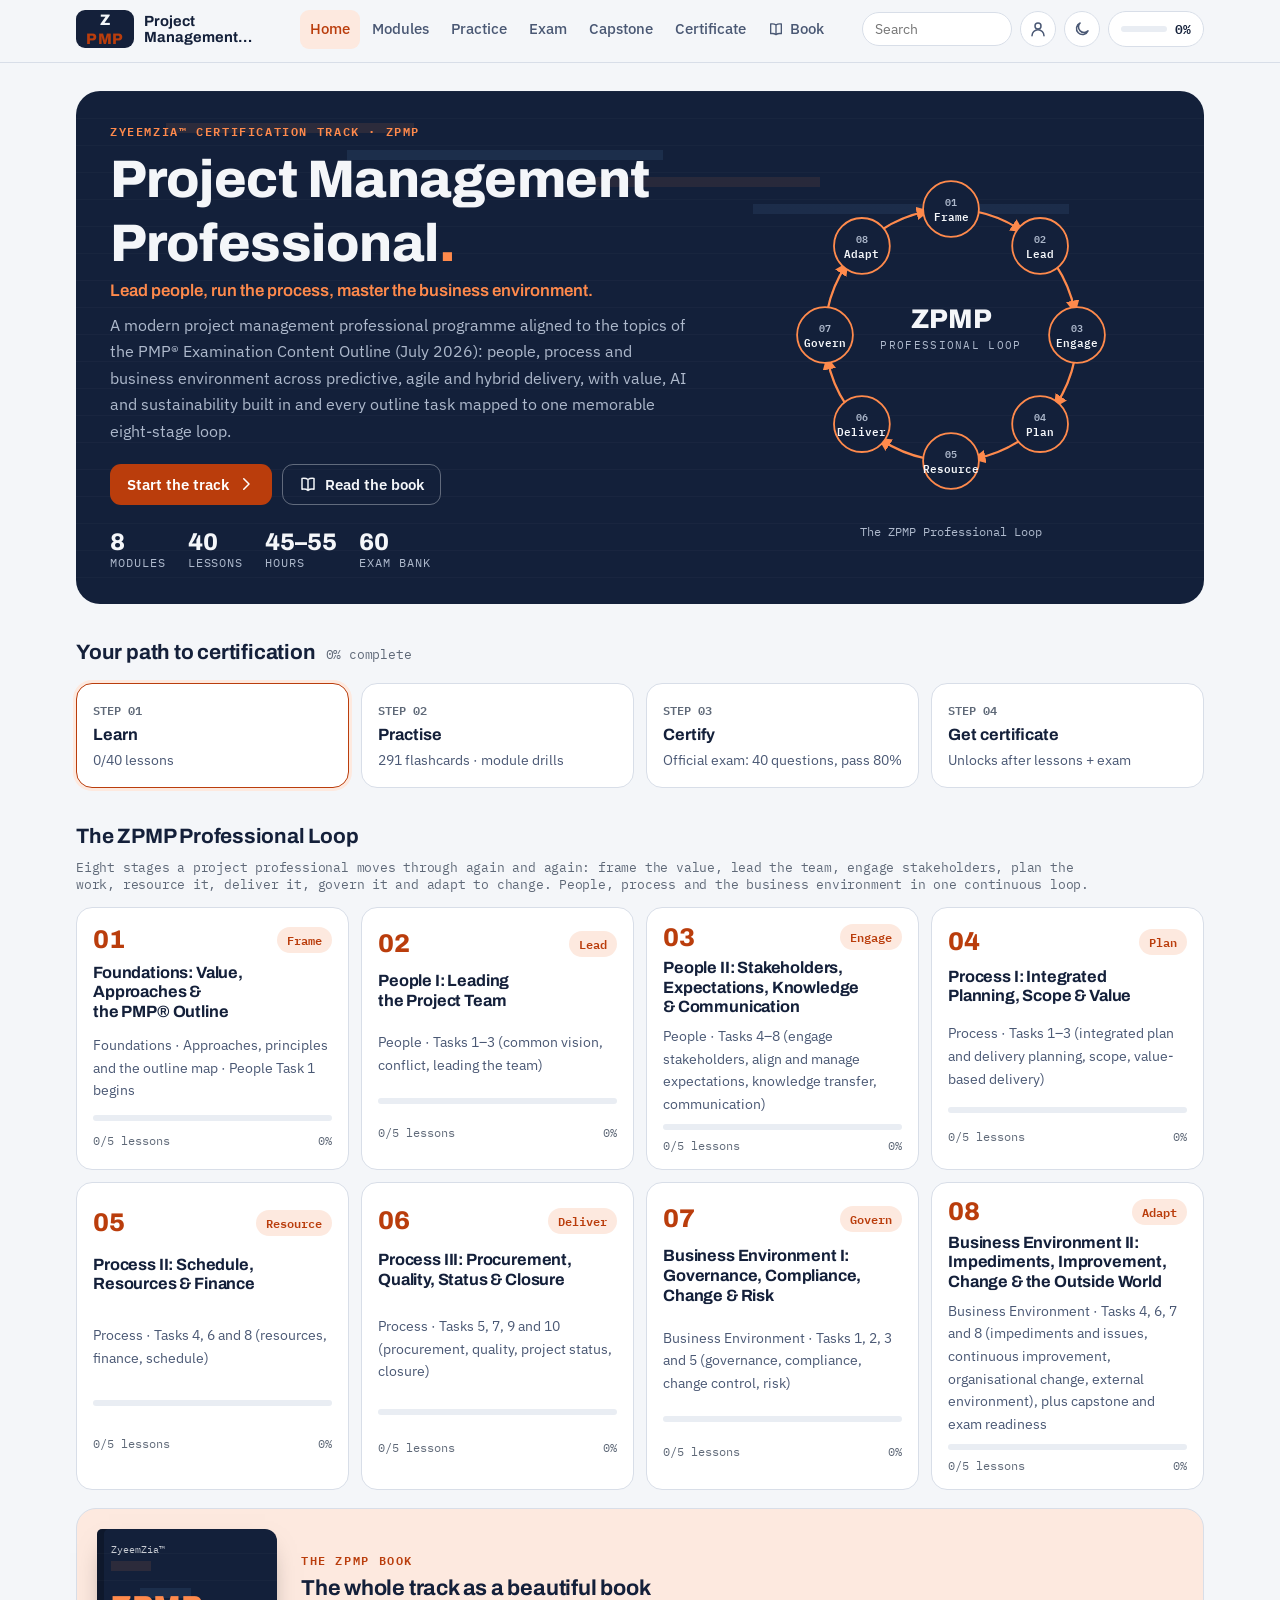
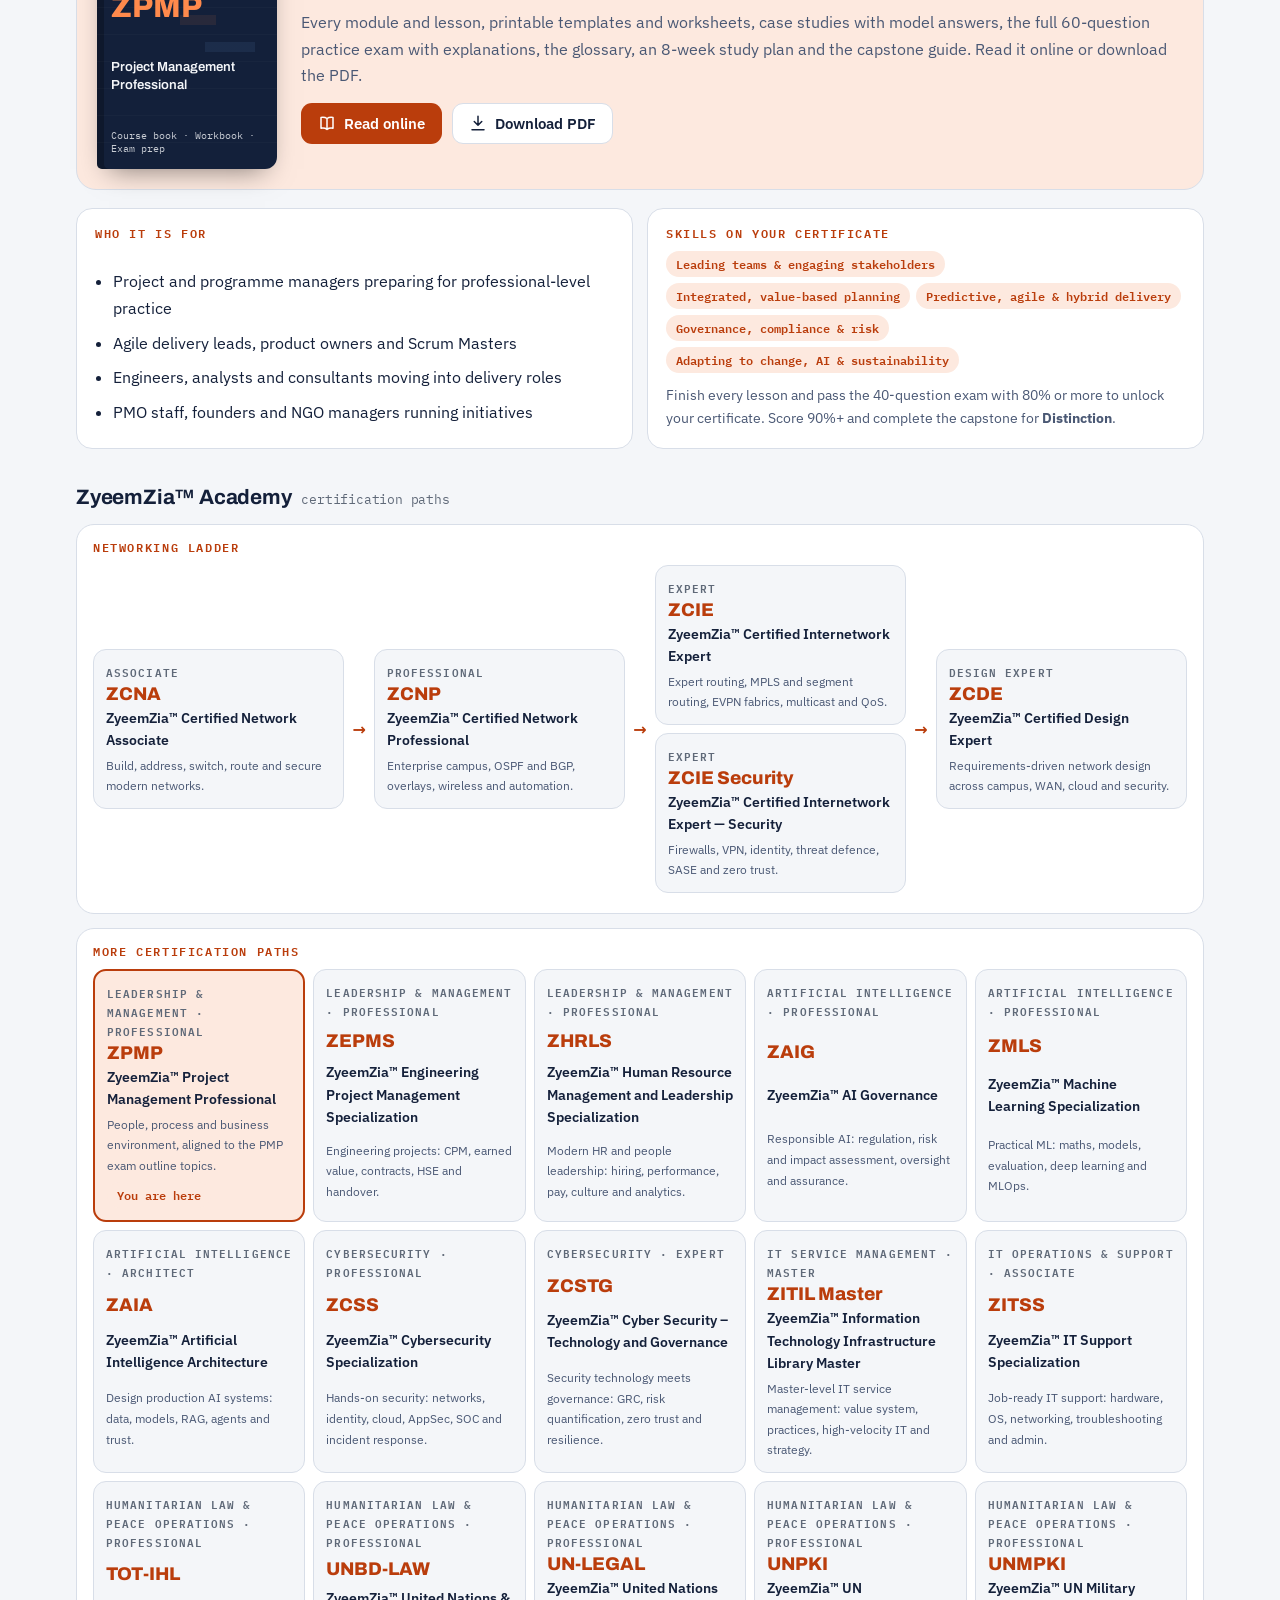
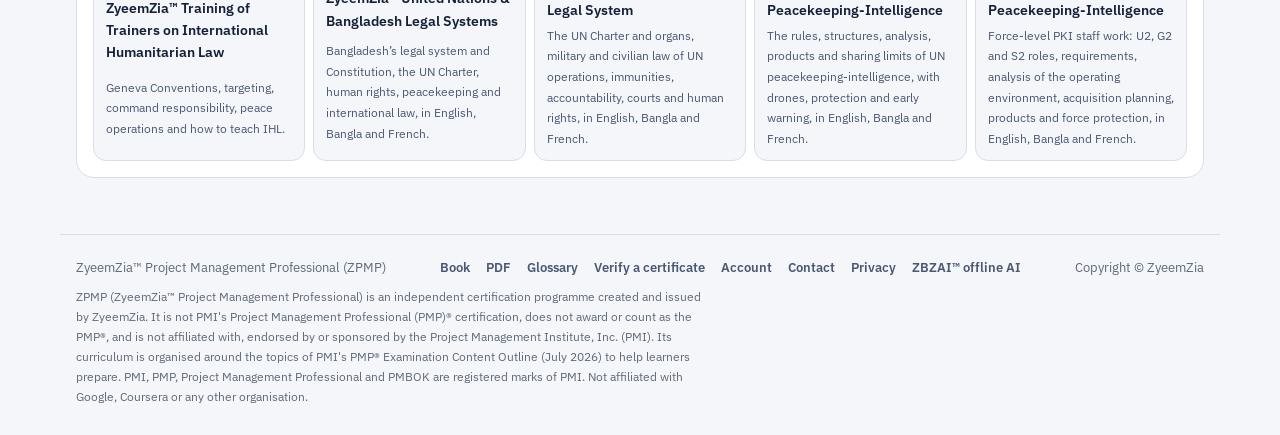
==== commit 6b2781ec: "Footer: link to ZBZAI offline AI" ====
--- a/index.html
+++ b/index.html
@@ -43,7 +43,7 @@
 </header>
 <main id="view" class="view" tabindex="-1"><div class="boot" aria-label="Loading the course"><i></i><i></i><i></i></div></main>
 <footer class="site-foot">
-  <div class="row"><span>ZyeemZia™ Project Management Professional (ZPMP)</span><span style="display:flex;gap:16px;flex-wrap:wrap"><a href="book.html" target="_blank" rel="noopener">Book</a><a href="ZPMP-Book.pdf" download>PDF</a><a href="#glossary">Glossary</a><a href="#verify/">Verify a certificate</a><a href="#account">Account</a><a href="#contact">Contact</a><a href="privacy.html">Privacy</a></span><span>Copyright © ZyeemZia</span></div>
+  <div class="row"><span>ZyeemZia™ Project Management Professional (ZPMP)</span><span style="display:flex;gap:16px;flex-wrap:wrap"><a href="book.html" target="_blank" rel="noopener">Book</a><a href="ZPMP-Book.pdf" download>PDF</a><a href="#glossary">Glossary</a><a href="#verify/">Verify a certificate</a><a href="#account">Account</a><a href="#contact">Contact</a><a href="privacy.html">Privacy</a><a href="https://zbzai.zyeemzia.com/" target="_blank" rel="noopener">ZBZAI™ offline AI</a></span><span>Copyright © ZyeemZia</span></div>
   <p class="disc" id="disc"></p>
 </footer>
 <nav class="tabbar" id="tabbar" aria-label="Main mobile"></nav>
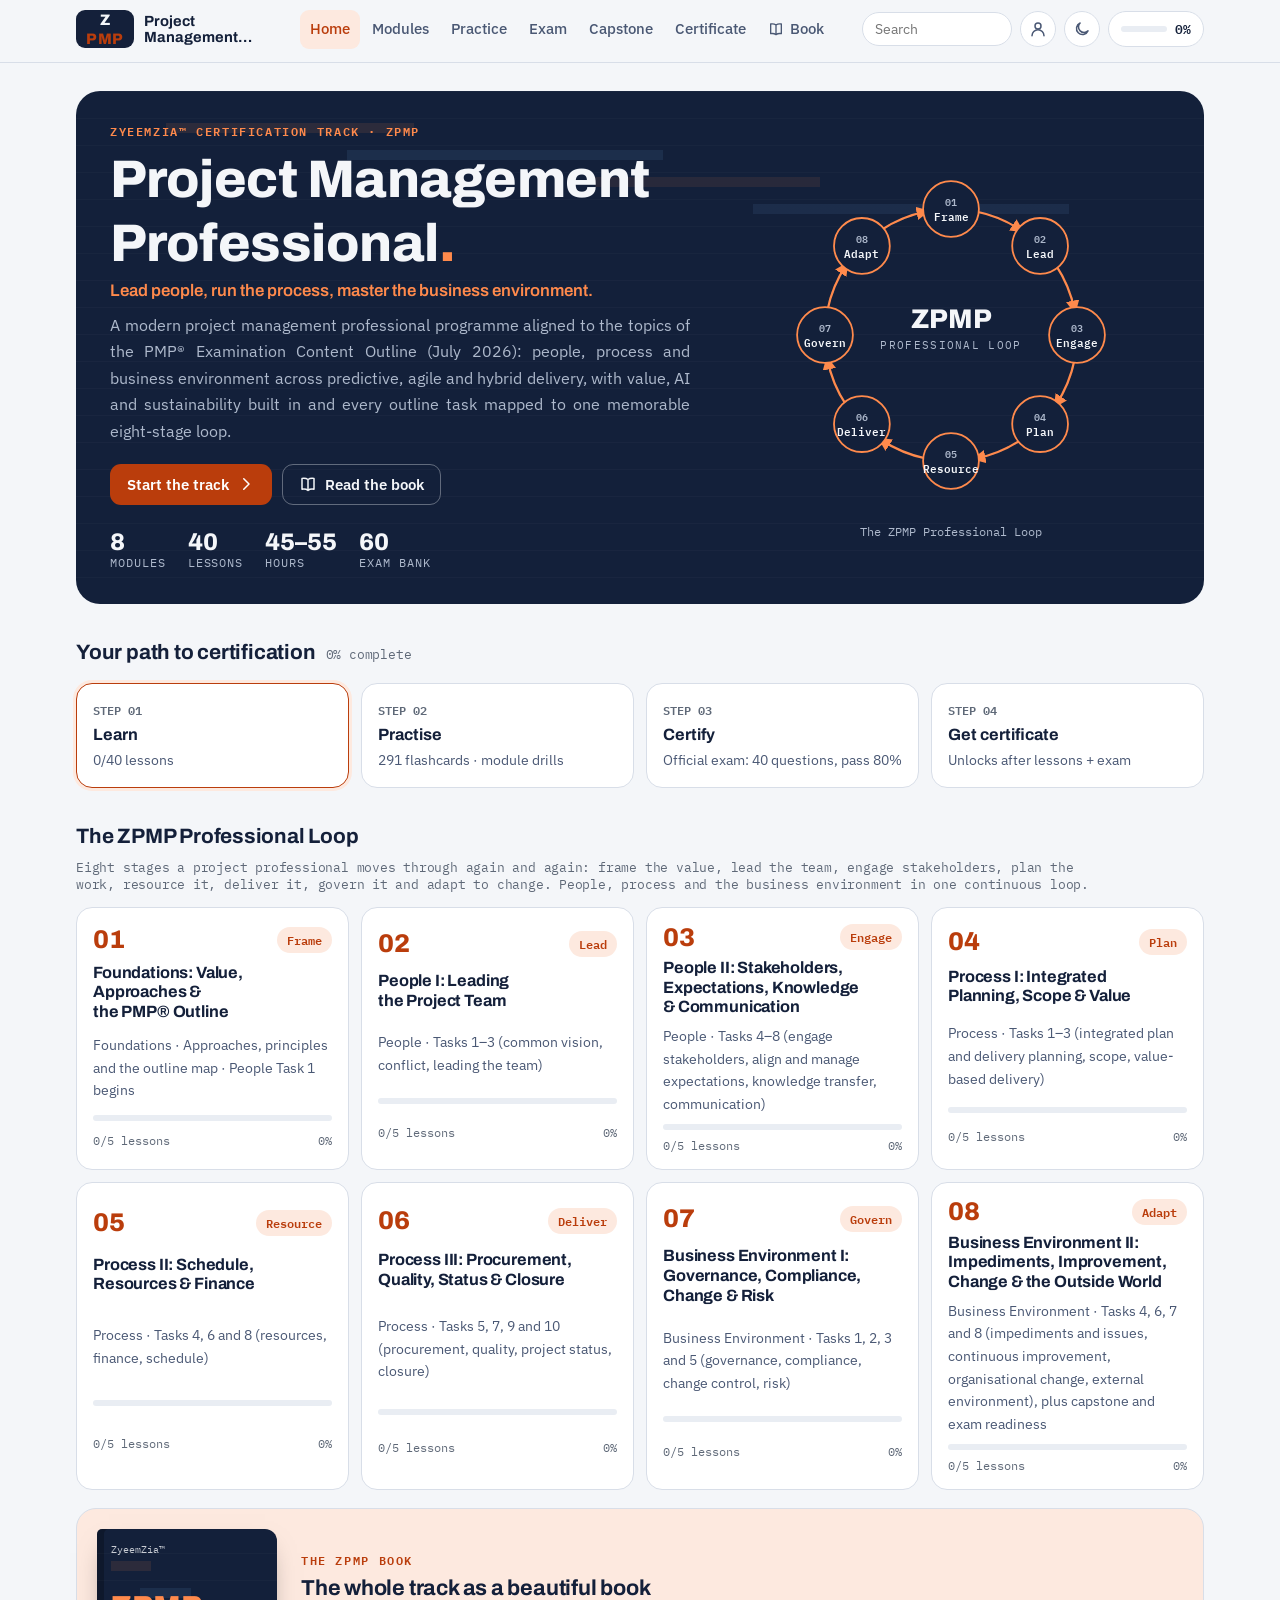
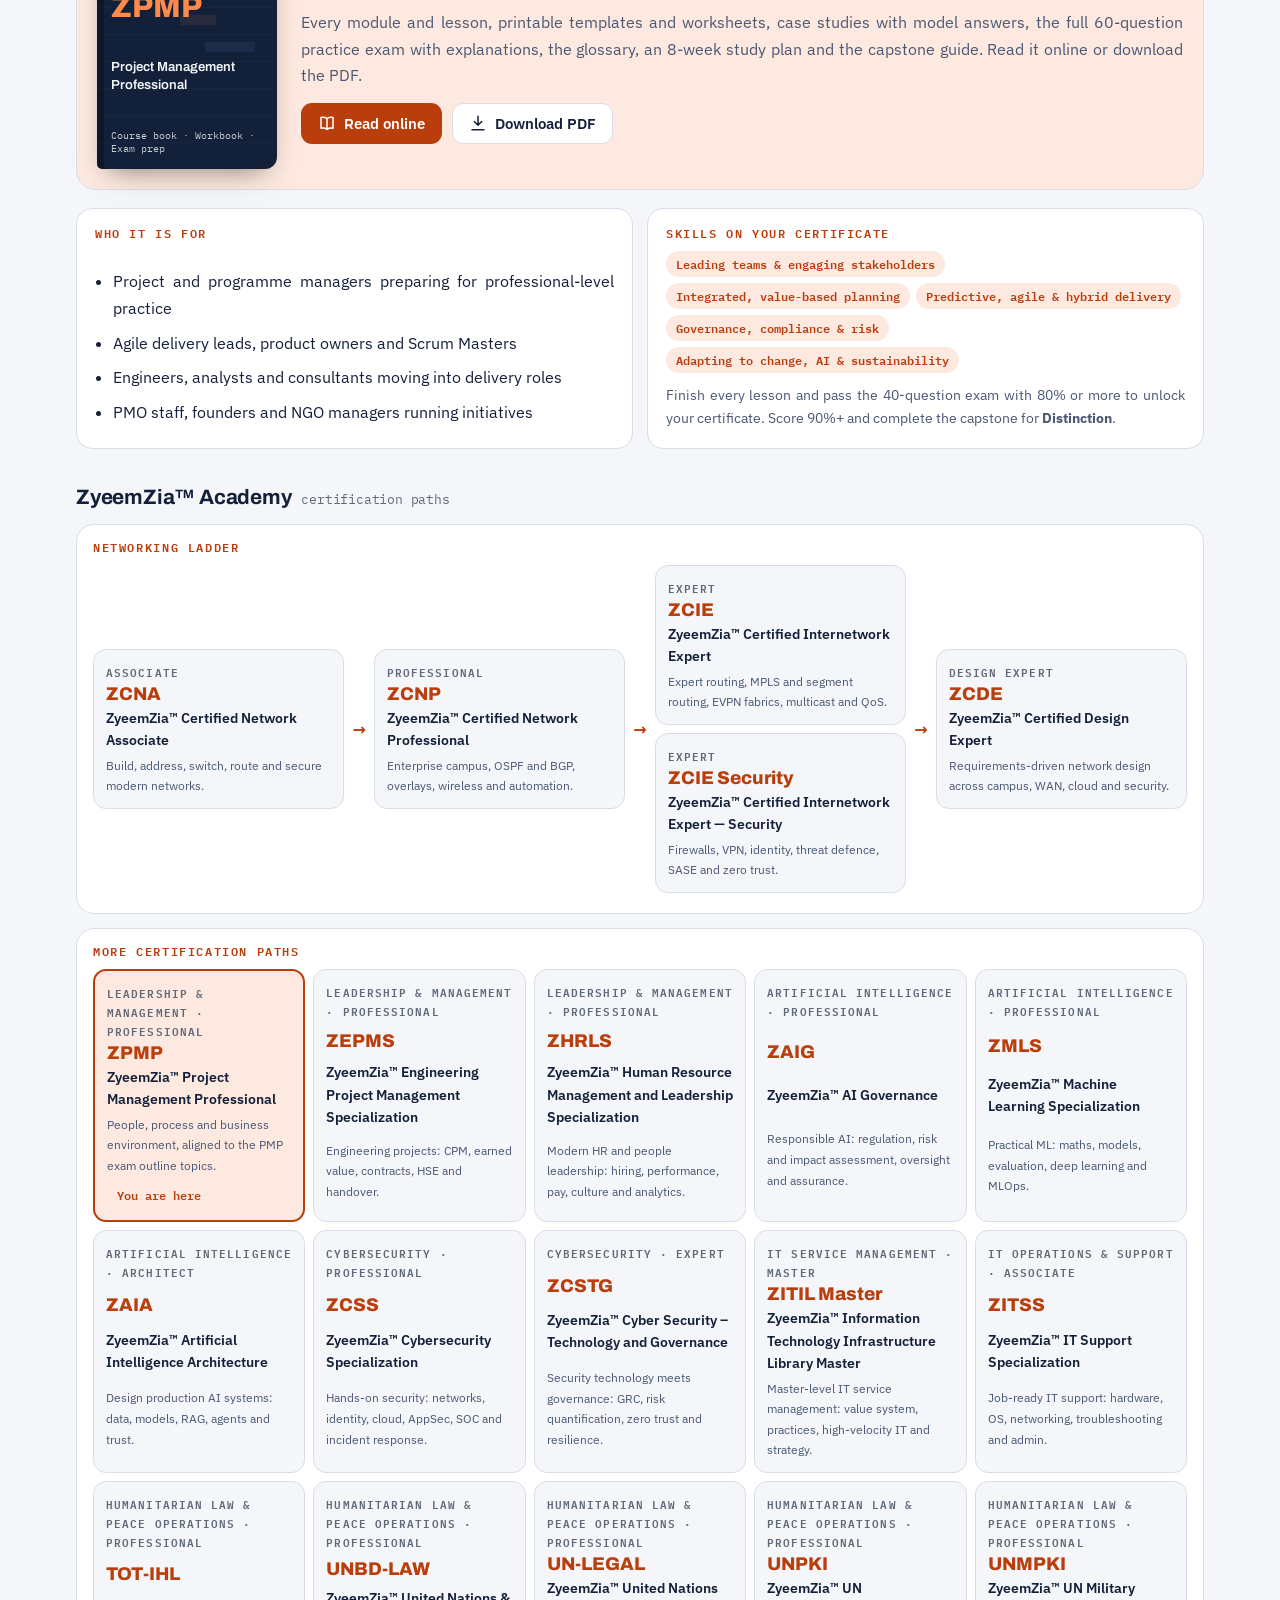
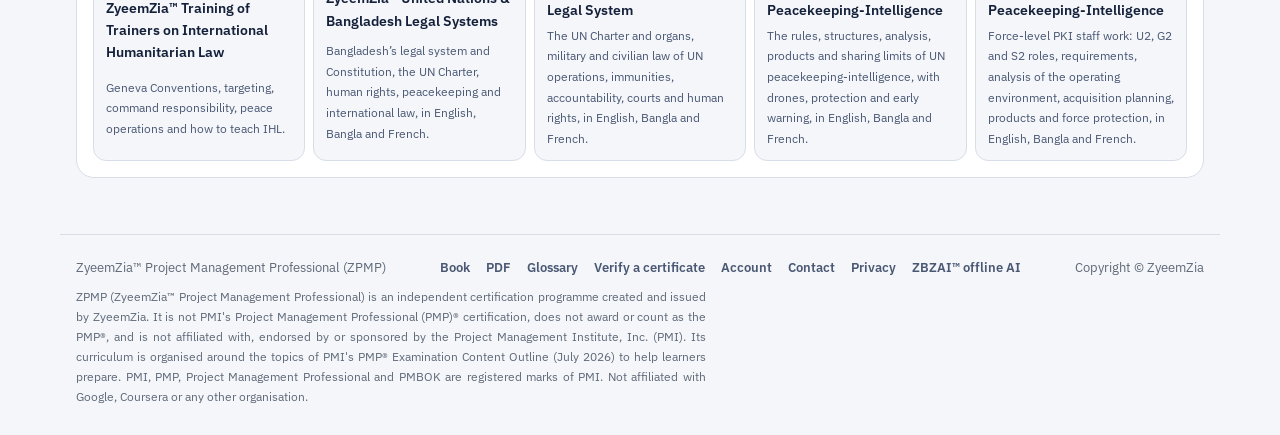
==== commit 90fe1065: "Justified writing as the house style" ====
--- a/index.html
+++ b/index.html
@@ -50,10 +50,11 @@
 <div class="toast" id="toast" role="status" aria-live="polite" hidden></div>
 <script defer src="core.js?v=756f940ff2"></script>
 <script defer src="figures.js?v=d0575e00c2"></script>
-<script defer src="family.js?v=7f5398b318"></script>
+<script defer src="family.js?v=e2194631f1"></script>
 <script defer src="data/track.js?v=20ccd36701"></script>
 <script defer src="data/m1-4.js?v=21a6d148a7"></script>
 <script defer src="data/m5-8.js?v=8ceacfd475"></script>
 <script defer src="app.js?v=317a90ee0c"></script>
+<script>/* ZyeemZia house style: justified writing. Paragraphs and list text that read left-aligned are justified; centred text, headings, buttons and columns too narrow to justify cleanly stay as they are. Copyright © ZyeemZia */(function(){var S='p,li,dd,blockquote';function j(r){if(!r||!r.querySelectorAll)return;var L=r.querySelectorAll(S);for(var i=0;i<L.length;i++){var e=L[i];if(e.getAttribute('data-zj'))continue;e.setAttribute('data-zj','1');var a=getComputedStyle(e).textAlign;if(a==='start'||a==='left'||a==='-webkit-auto'){var w=e.clientWidth;if(!w||w>=280)e.style.textAlign='justify'}}}function go(){j(document);if(!window.MutationObserver)return;new MutationObserver(function(m){for(var i=0;i<m.length;i++){var N=m[i].addedNodes;for(var k=0;k<N.length;k++){var n=N[k];if(n.nodeType===1)j(n.matches&&n.matches(S)?n.parentNode:n)}}}).observe(document.body,{childList:true,subtree:true})}if(document.readyState==='loading')document.addEventListener('DOMContentLoaded',go);else go()})()</script>
 </body>
 </html>
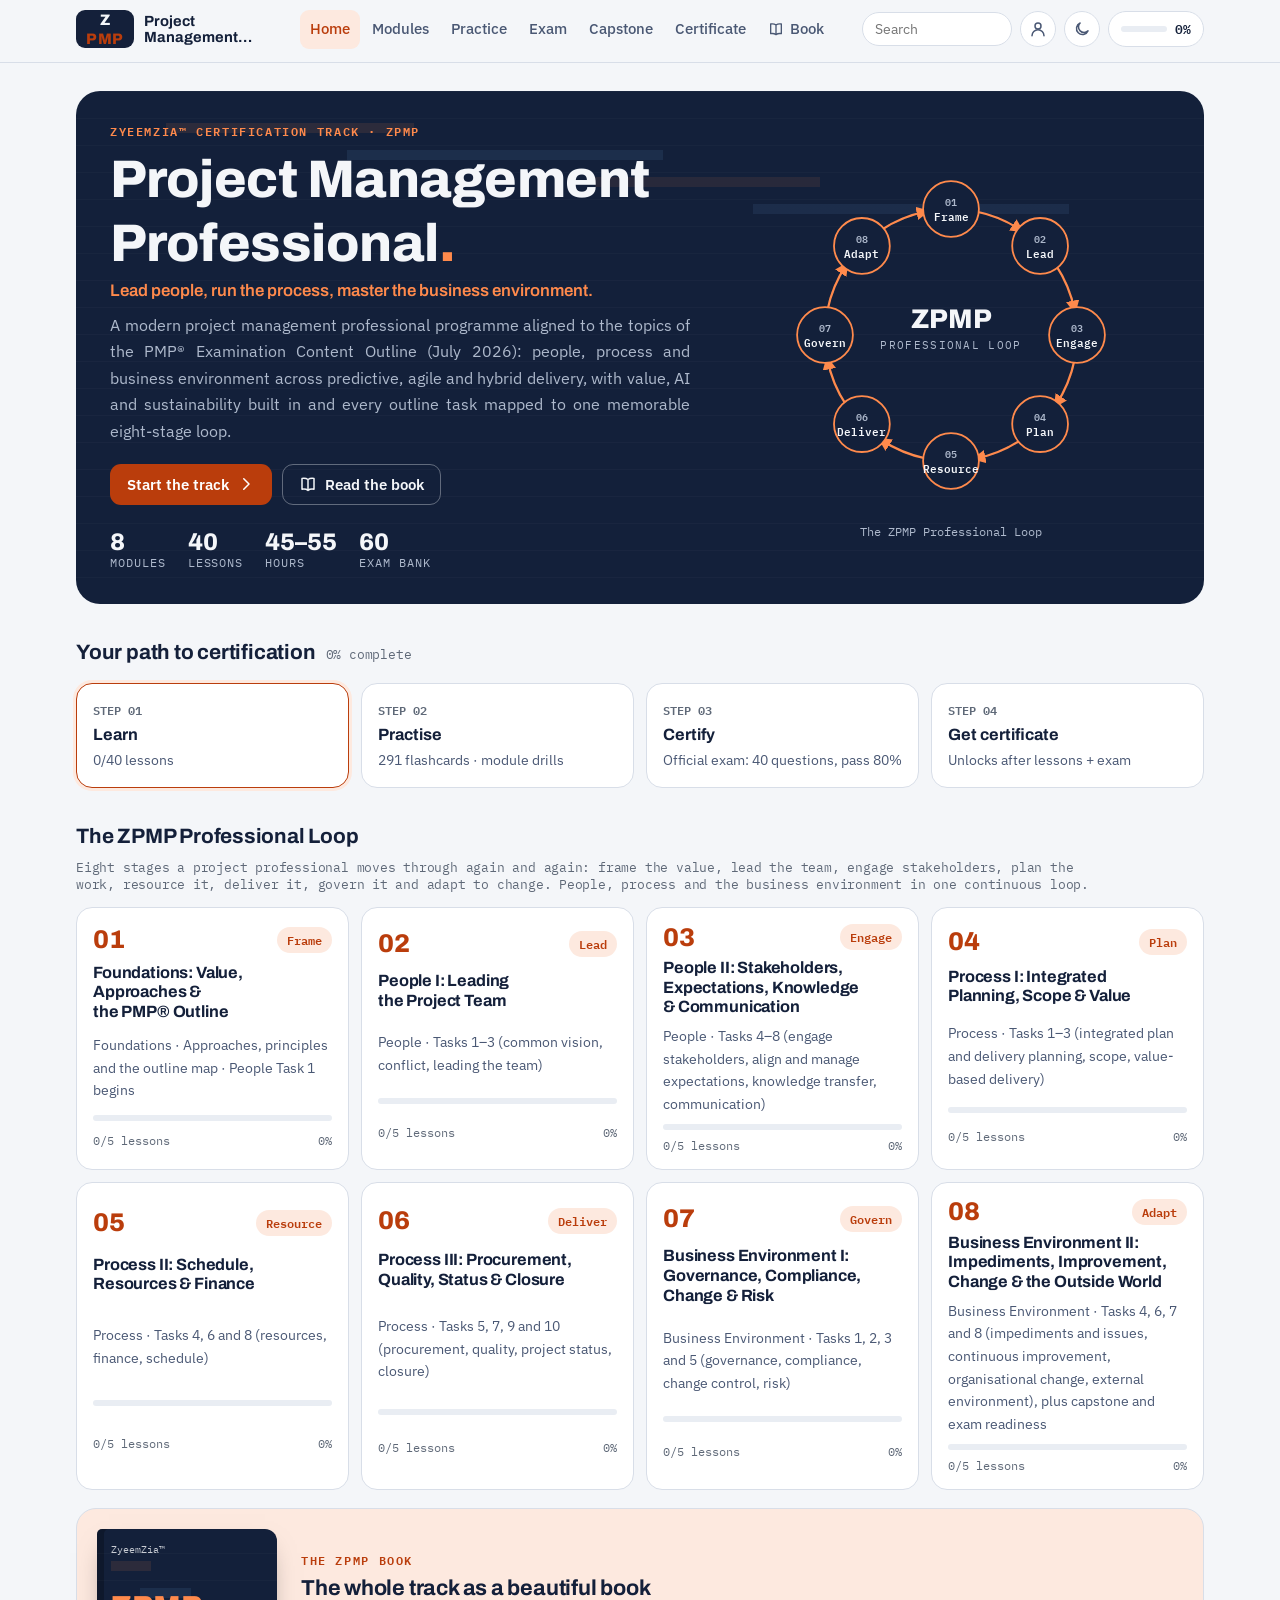
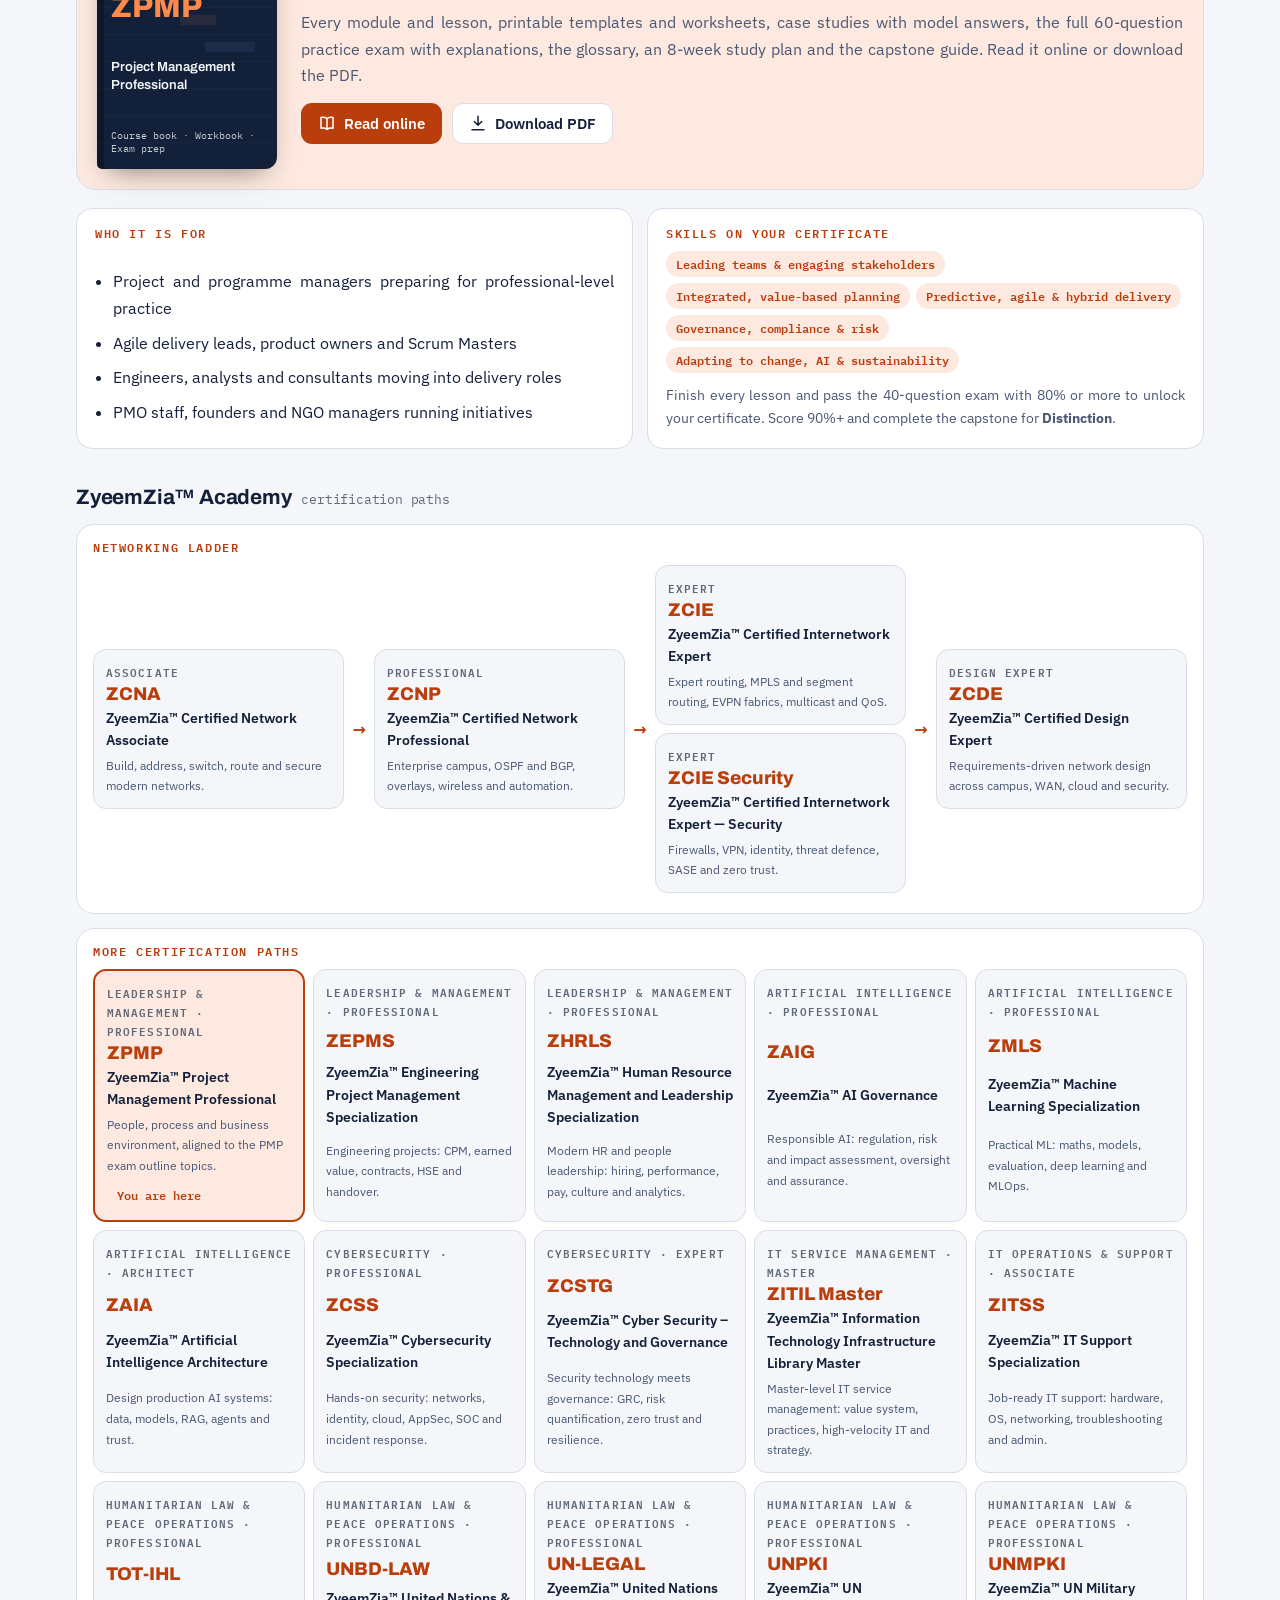
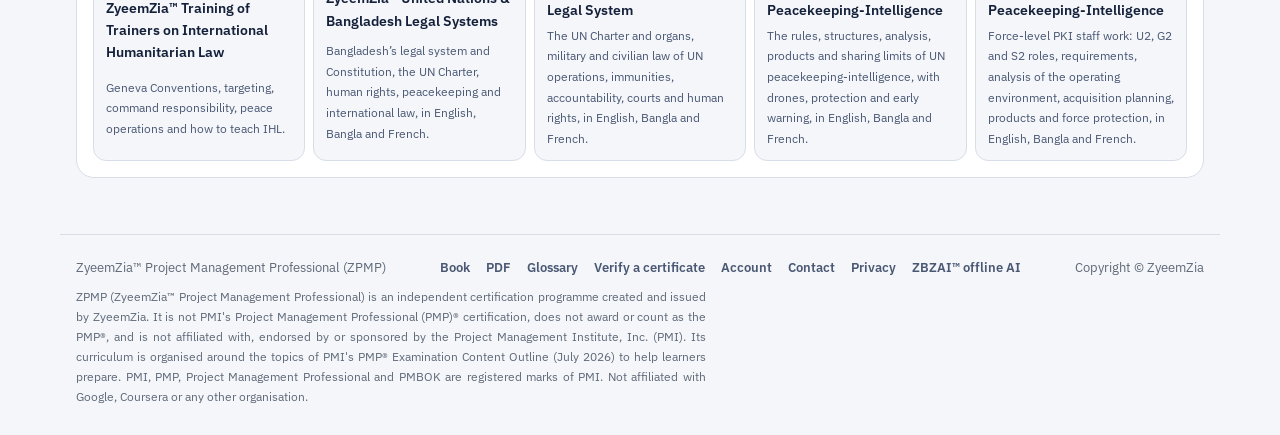
==== commit eb822e35: "Phone: long skill labels wrap so the page never scrolls sideways" ====
--- a/index.html
+++ b/index.html
@@ -24,7 +24,7 @@
 <link rel="stylesheet" href="theme.css?v=65aa8afe88">
 <link rel="preload" href="fonts/IBMPlexSans-400-latin-a68a20.woff2" as="font" type="font/woff2" crossorigin>
 <link rel="preload" href="fonts/Archivo-600-latin-79dc5e.woff2" as="font" type="font/woff2" crossorigin>
-<link rel="stylesheet" href="app.css?v=385b0e401c">
+<link rel="stylesheet" href="app.css?v=4878d01e20">
 </head>
 <body>
 <header class="topbar">
--- a/app.css
+++ b/app.css
@@ -317,7 +317,8 @@
   .toast { bottom: calc(80px + env(safe-area-inset-bottom, 0px)); }
   .hero { grid-template-columns: 1fr; padding: 24px; }
   .path, .rules { grid-template-columns: repeat(2, minmax(0, 1fr)); }
-  .two { grid-template-columns: 1fr; }
+  .two { grid-template-columns: minmax(0, 1fr); }
+  .list-card .chip { white-space: normal; }
 }
 @media (max-width: 560px) {
   .mod-grid { grid-template-columns: 1fr; }
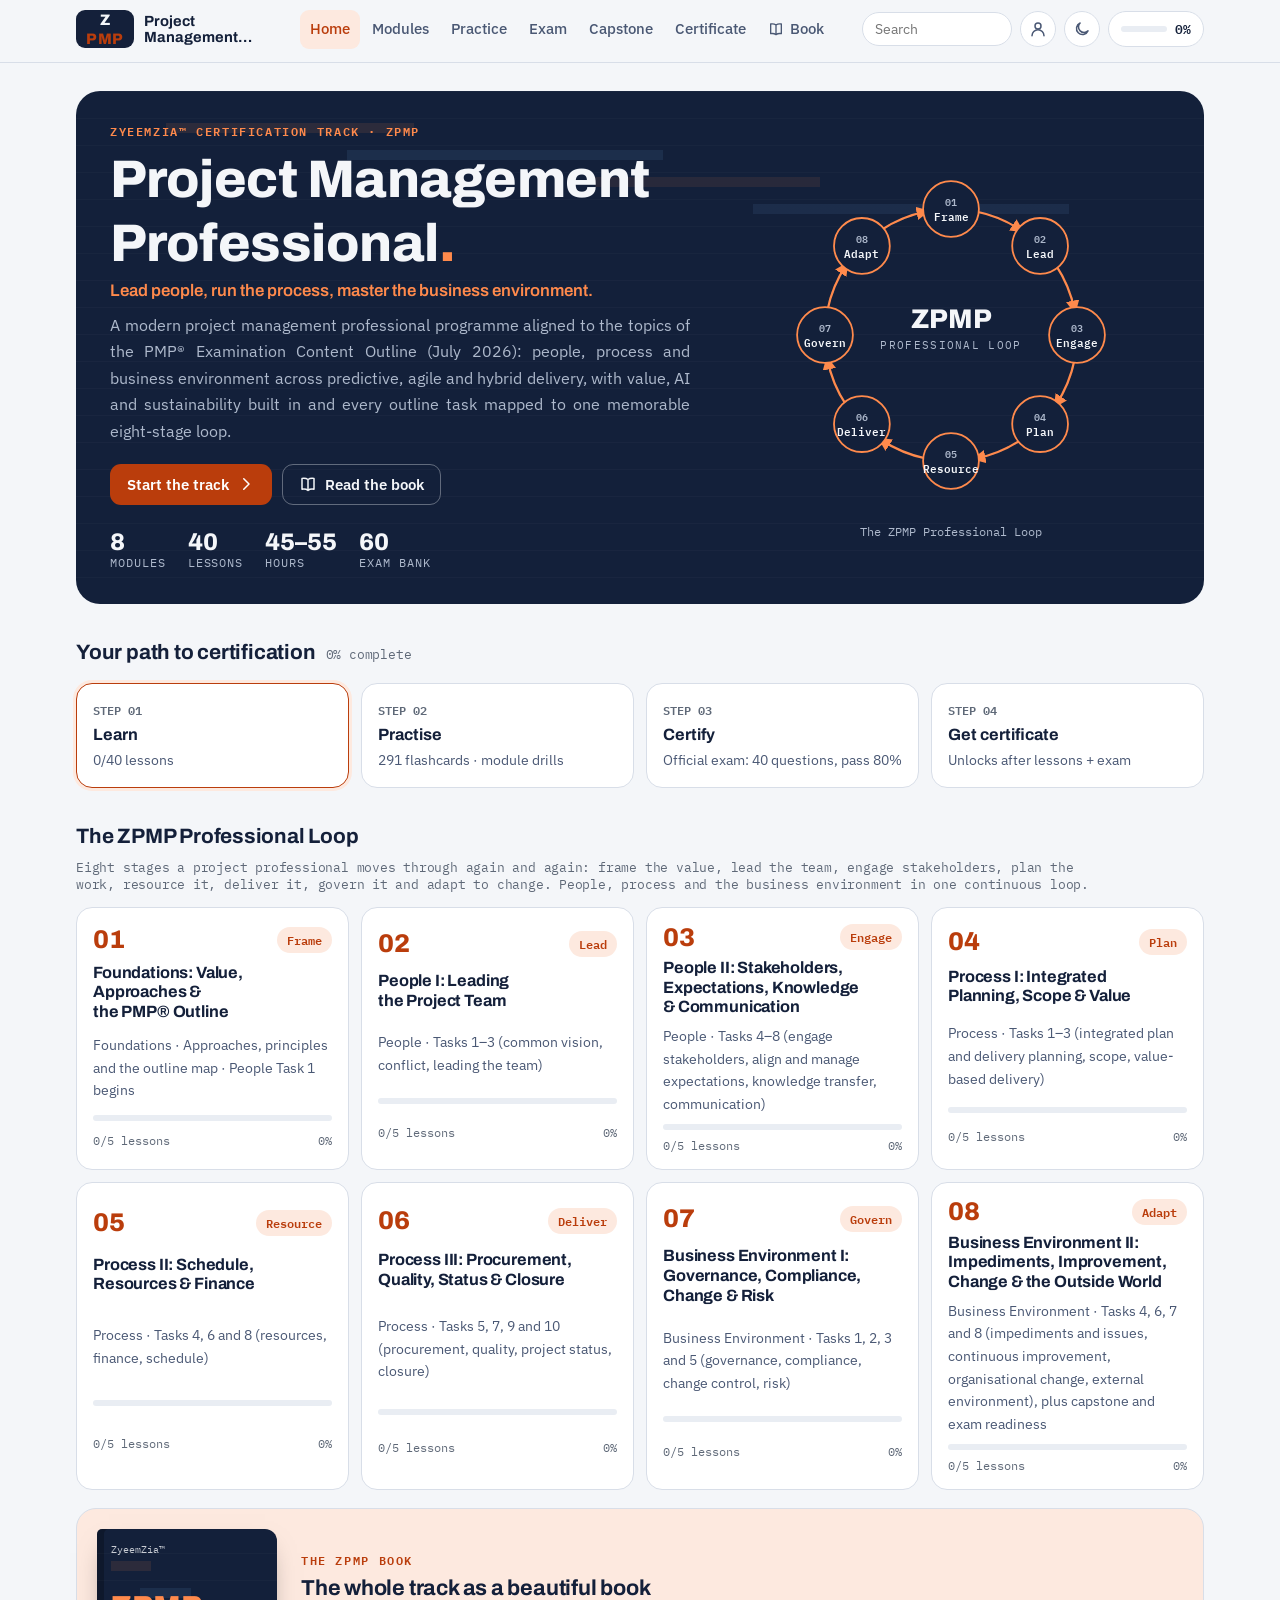
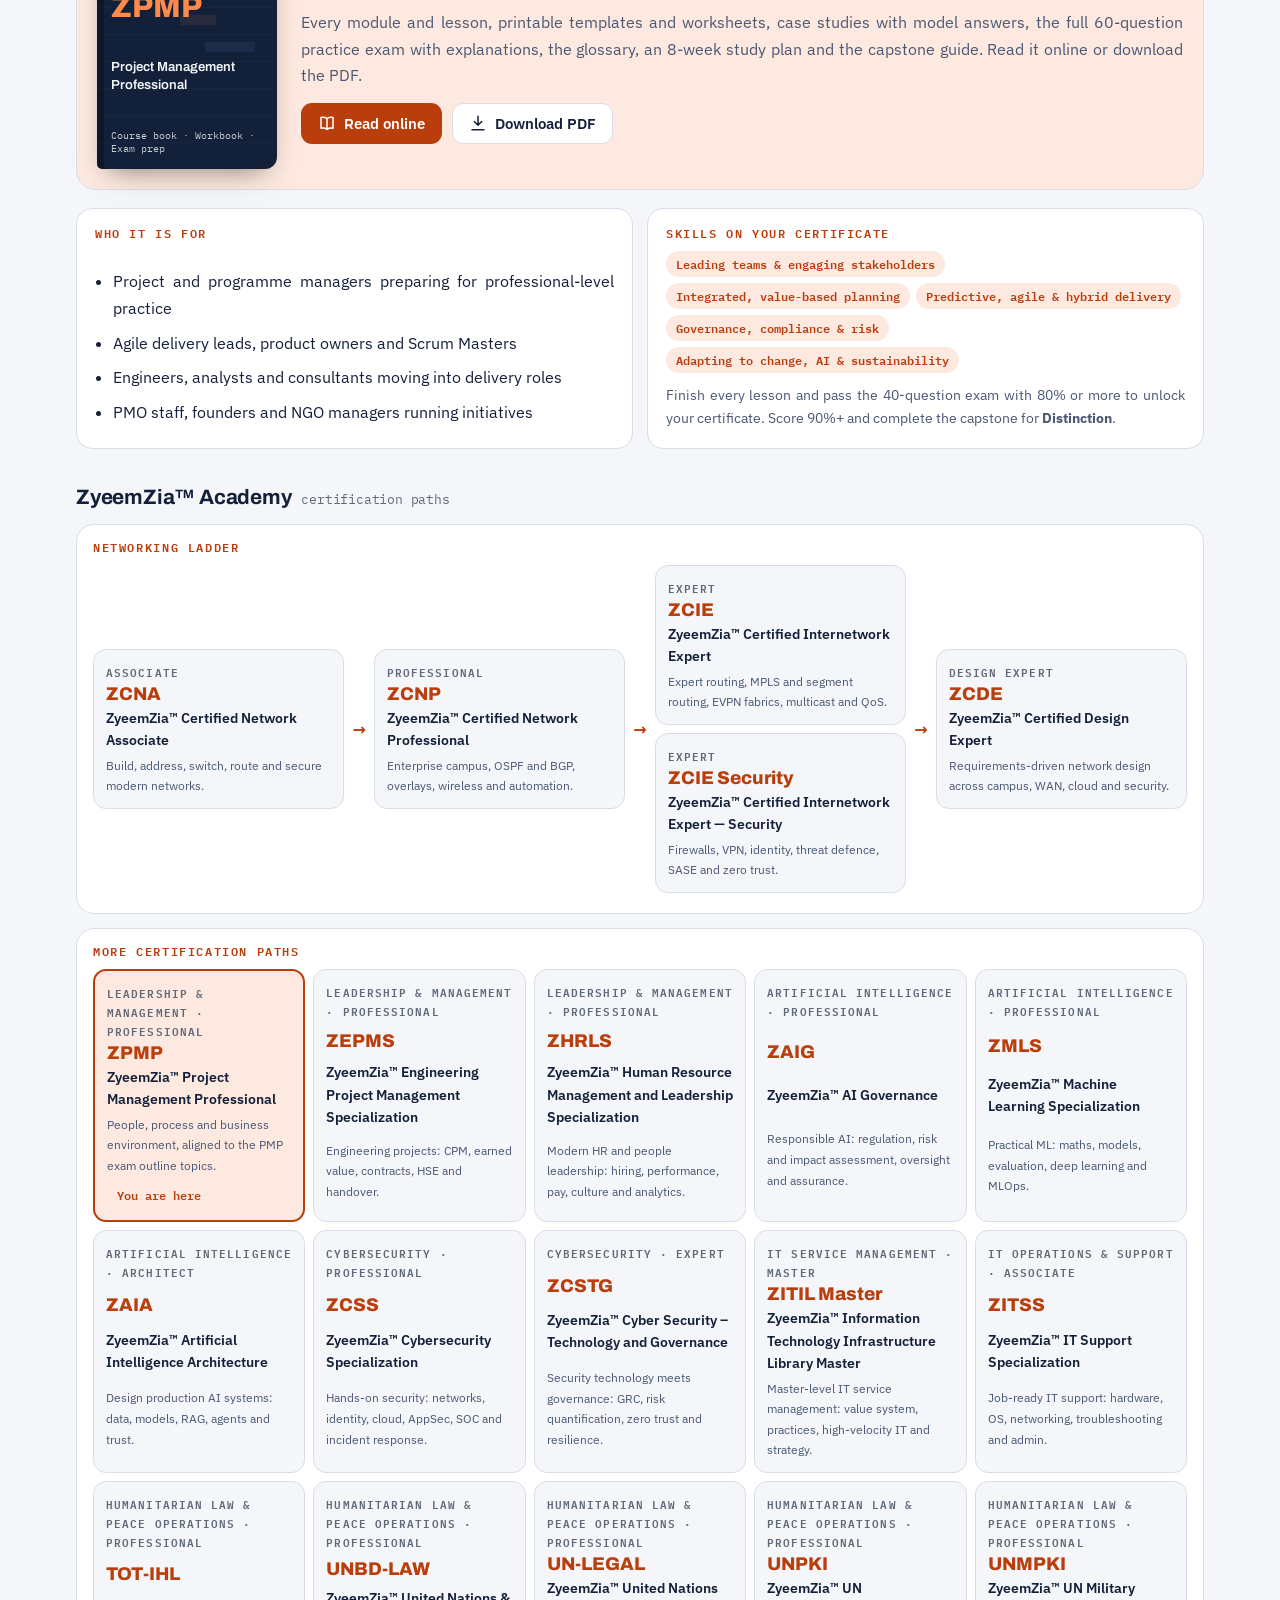
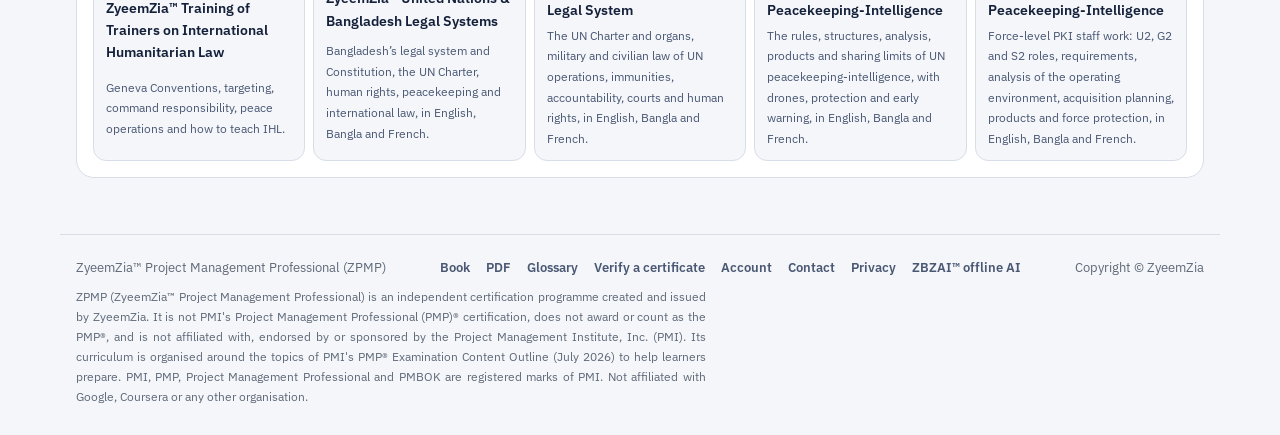
==== commit 6d47ee86: "Form controls use the page font instead of the browser's Arial" ====
--- a/index.html
+++ b/index.html
@@ -24,7 +24,7 @@
 <link rel="stylesheet" href="theme.css?v=65aa8afe88">
 <link rel="preload" href="fonts/IBMPlexSans-400-latin-a68a20.woff2" as="font" type="font/woff2" crossorigin>
 <link rel="preload" href="fonts/Archivo-600-latin-79dc5e.woff2" as="font" type="font/woff2" crossorigin>
-<link rel="stylesheet" href="app.css?v=4878d01e20">
+<link rel="stylesheet" href="app.css?v=20e464c955">
 </head>
 <body>
 <header class="topbar">
--- a/app.css
+++ b/app.css
@@ -1,4 +1,6 @@
 /* ZyeemZia certification engine — site styles. Colours and faces come from theme.css (per track). */
+/* Form controls use the page font; browsers otherwise fall back to Arial. */
+button, input, select, textarea { font-family: inherit; }
 * { box-sizing: border-box; }
 [hidden] { display: none !important; }
 html { -webkit-text-size-adjust: 100%; }
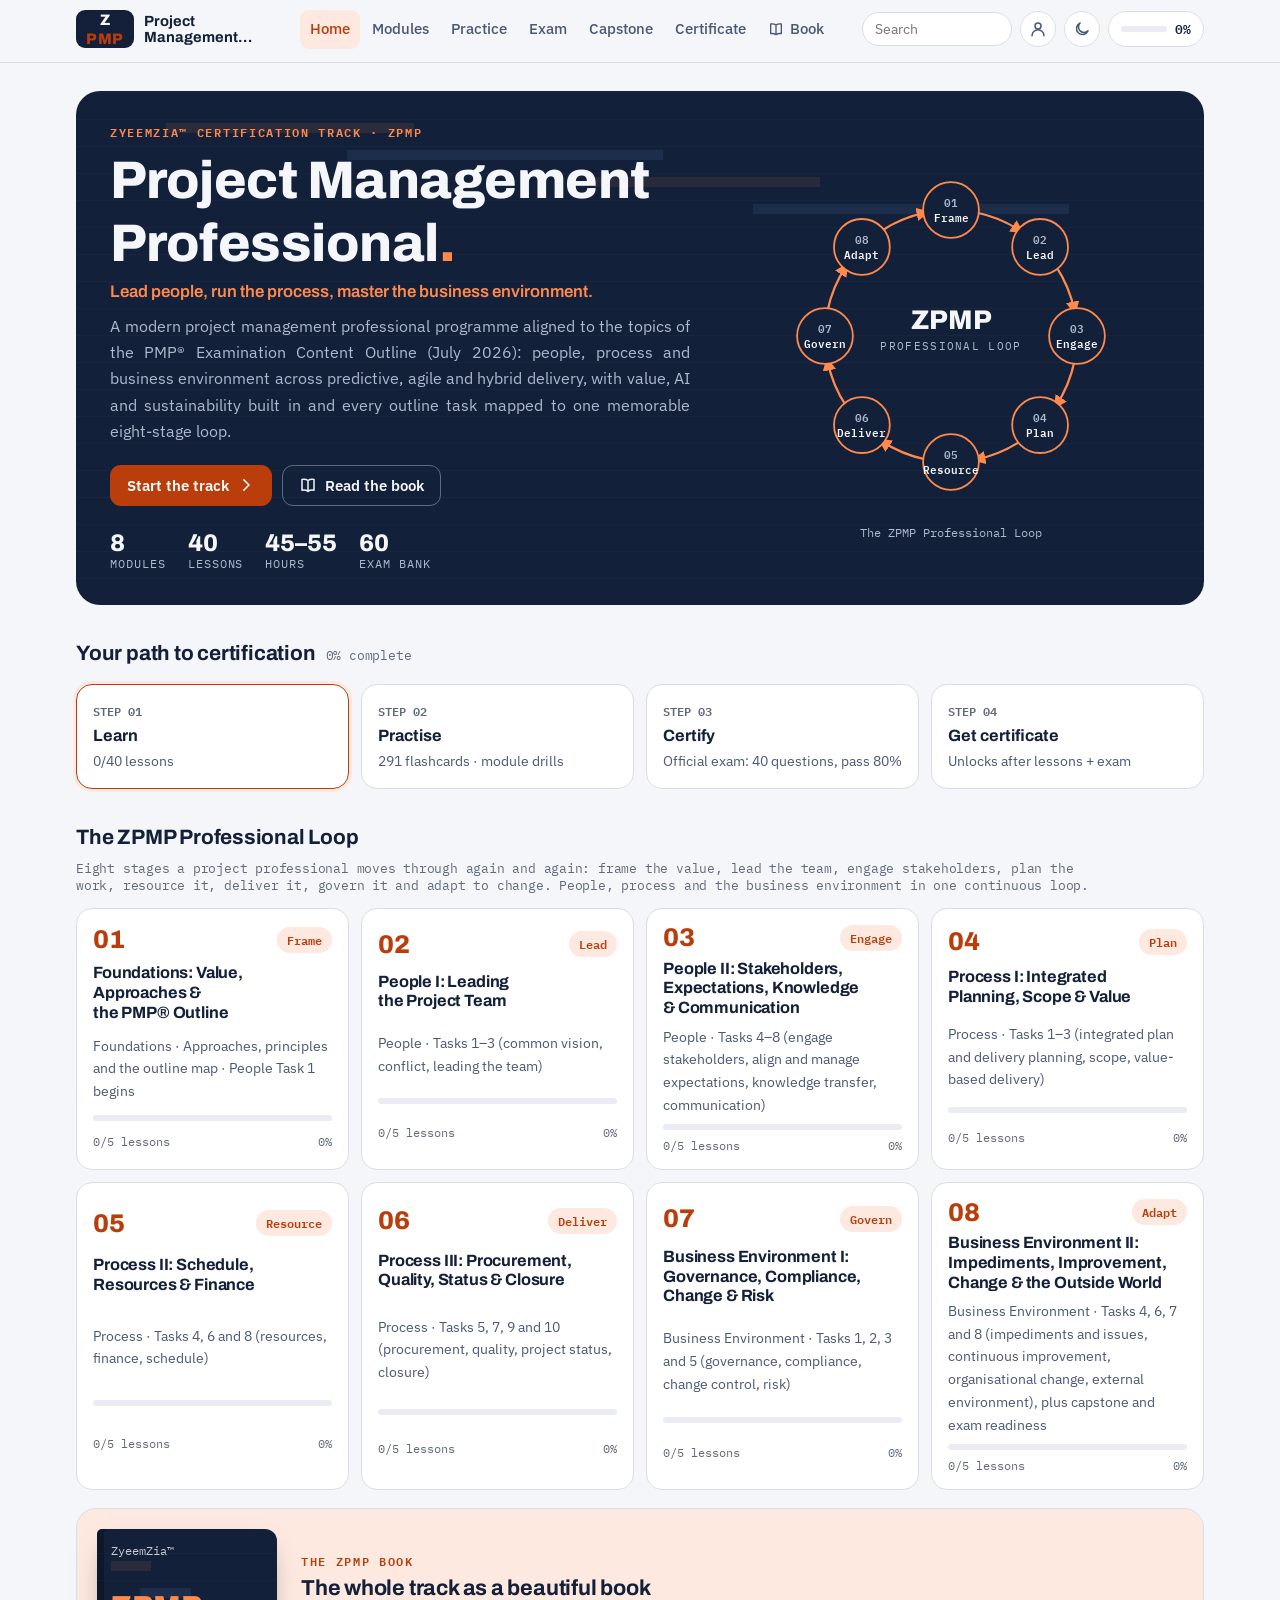
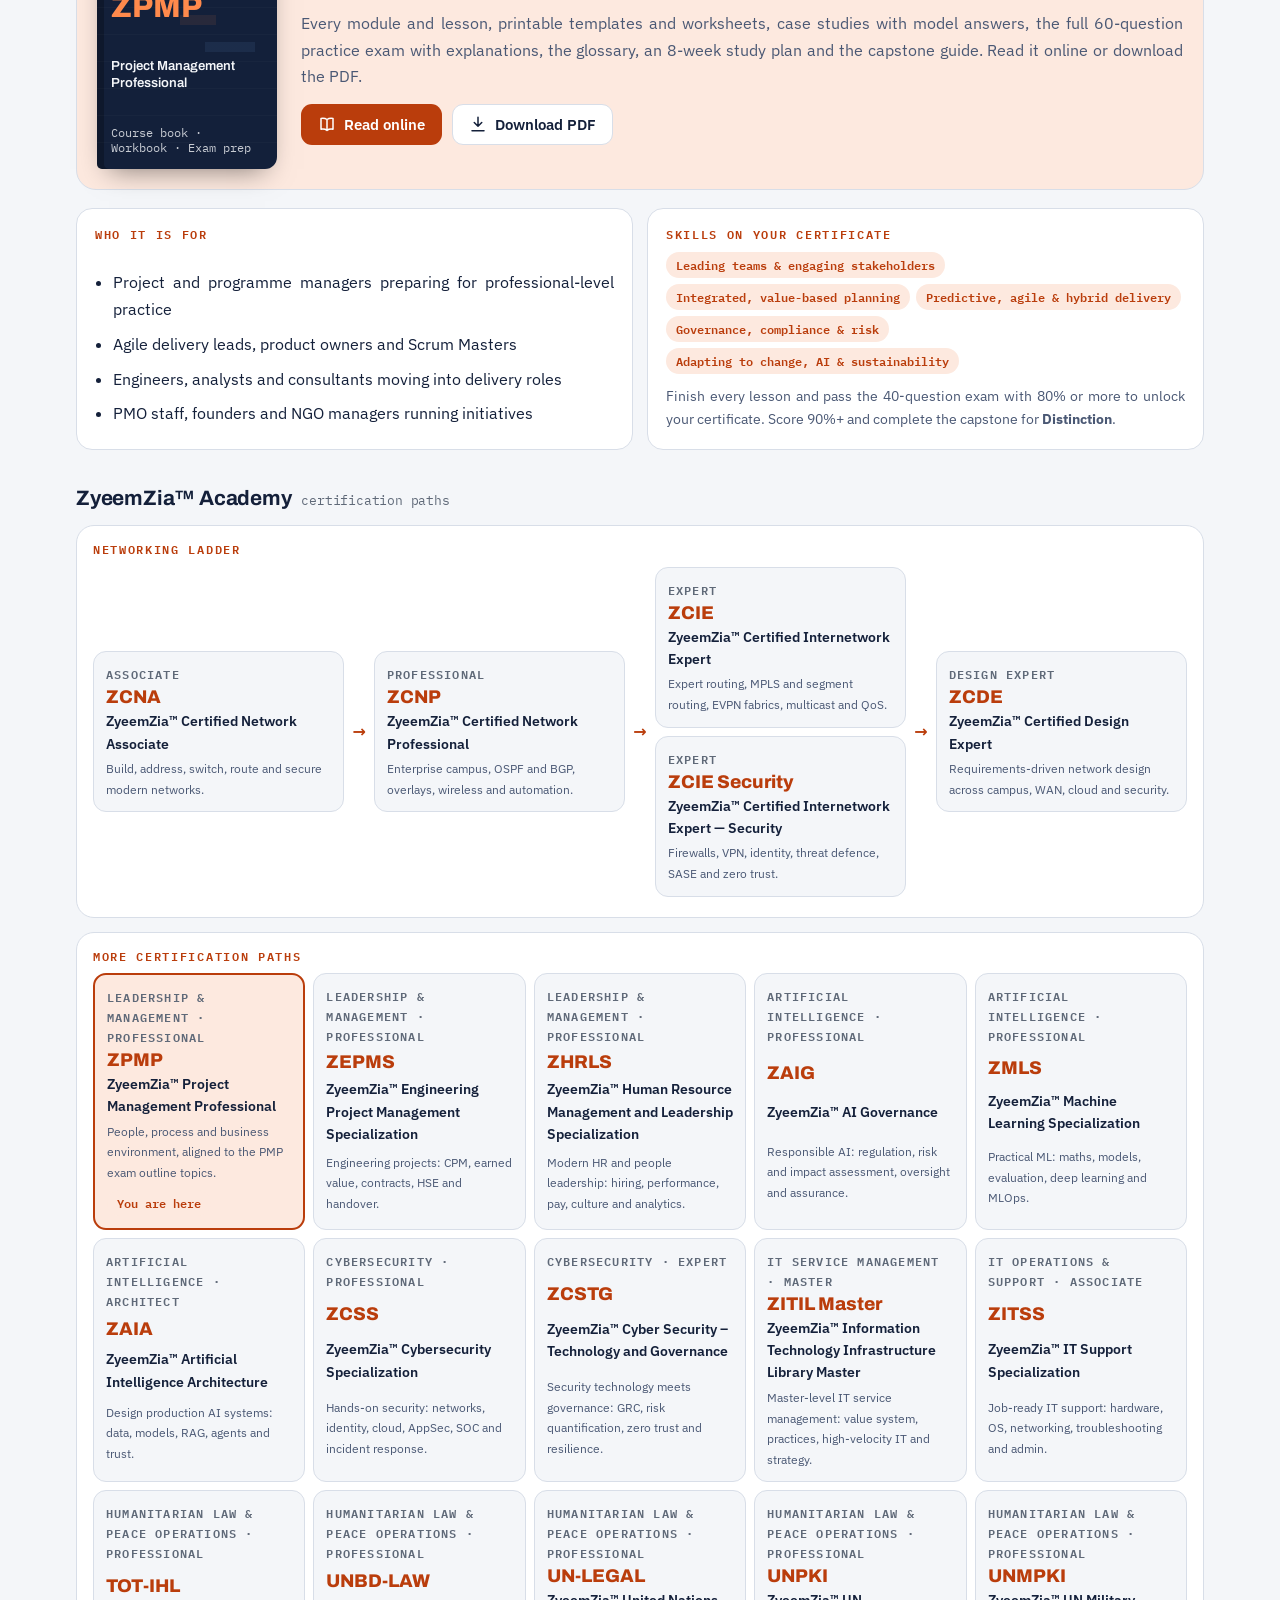
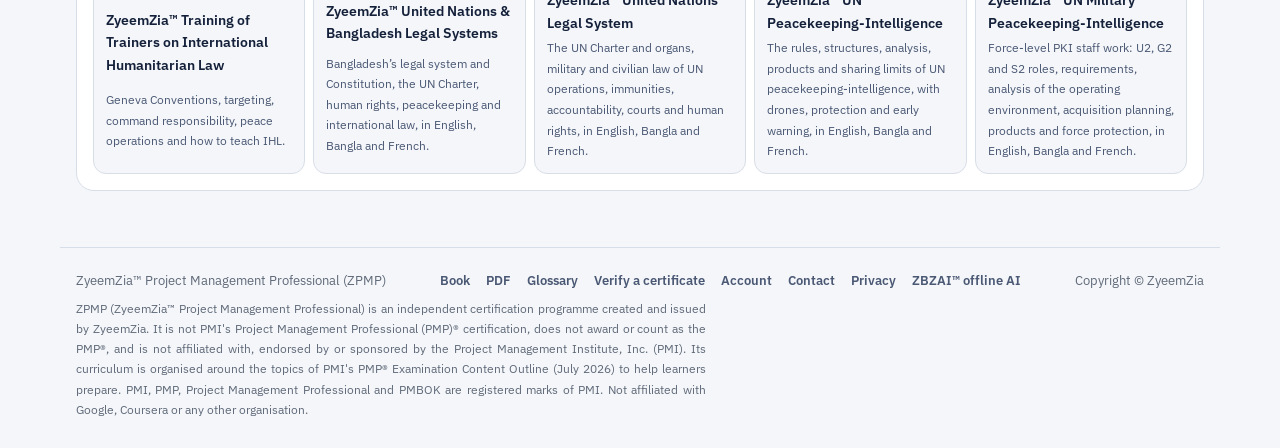
==== commit 497ee9d0: "Readable sizes: 12px minimum text and even spacing" ====
--- a/index.html
+++ b/index.html
@@ -24,7 +24,7 @@
 <link rel="stylesheet" href="theme.css?v=65aa8afe88">
 <link rel="preload" href="fonts/IBMPlexSans-400-latin-a68a20.woff2" as="font" type="font/woff2" crossorigin>
 <link rel="preload" href="fonts/Archivo-600-latin-79dc5e.woff2" as="font" type="font/woff2" crossorigin>
-<link rel="stylesheet" href="app.css?v=20e464c955">
+<link rel="stylesheet" href="app.css?v=af9be1b363">
 </head>
 <body>
 <header class="topbar">
--- a/app.css
+++ b/app.css
@@ -12,7 +12,7 @@
 p { margin: 0; }
 code { font: .9em var(--f-mono); background: var(--surface-2); padding: 1px 6px; border-radius: 5px; }
 .muted { color: var(--ink-2); }
-.eyebrow { font: 600 .72rem/1.2 var(--f-mono); letter-spacing: .14em; text-transform: uppercase; color: var(--accent); }
+.eyebrow { font: 600 .75rem/1.2 var(--f-mono); letter-spacing: .14em; text-transform: uppercase; color: var(--accent); }
 
 /* ---------- chrome ---------- */
 .topbar { position: sticky; top: 0; padding-top: env(safe-area-inset-top, 0px); z-index: 30; background: color-mix(in srgb, var(--bg) 88%, transparent); backdrop-filter: blur(10px) saturate(1.3); -webkit-backdrop-filter: blur(10px) saturate(1.3); border-bottom: 1px solid var(--line); }
@@ -22,7 +22,7 @@
 .brand-mark i { font-style: normal; color: var(--accent); }
 .brand-text { display: flex; flex-direction: column; line-height: 1.15; }
 .brand-text b { font: 700 .92rem var(--f-display); }
-.brand-text small { font: 500 .7rem var(--f-mono); color: var(--ink-2); letter-spacing: .04em; }
+.brand-text small { font: 500 .75rem var(--f-mono); color: var(--ink-2); letter-spacing: .04em; }
 .mainnav { display: flex; gap: 2px; margin-left: 8px; }
 .mainnav a { text-decoration: none; color: var(--ink-2); padding: 7px 10px; border-radius: 9px; font-weight: 500; font-size: .93rem; white-space: nowrap; display: inline-flex; gap: 6px; align-items: center; }
 .mainnav a:hover { background: var(--surface-2); color: var(--ink); }
@@ -78,14 +78,14 @@
 .hero-stats { display: flex; gap: 22px; flex-wrap: wrap; margin-top: 24px; }
 .hero-stats div { display: grid; }
 .hero-stats b { font: 800 1.5rem var(--f-display); color: var(--hero-ink); font-variant-numeric: tabular-nums; }
-.hero-stats span { font: 500 .74rem var(--f-mono); color: var(--hero-ink-2); text-transform: uppercase; letter-spacing: .08em; }
+.hero-stats span { font: 500 .75rem var(--f-mono); color: var(--hero-ink-2); text-transform: uppercase; letter-spacing: .08em; }
 .hero-sig { display: grid; justify-items: center; gap: 8px; }
 .hero-sig .sg { width: 100%; max-width: 360px; height: auto; }
 .hero-sig figcaption { font: 500 .78rem var(--f-mono); color: var(--hero-ink-2); text-align: center; }
 
 .path { display: grid; grid-template-columns: repeat(4, minmax(0, 1fr)); gap: 12px; margin-top: 18px; }
 .path-step { padding: 16px; border-radius: 16px; background: var(--surface); border: 1px solid var(--line); display: grid; gap: 6px; position: relative; }
-.path-step .n { font: 700 .74rem var(--f-mono); color: var(--ink-3); }
+.path-step .n { font: 700 .75rem var(--f-mono); color: var(--ink-3); }
 .path-step b { font: 700 1.02rem var(--f-display); }
 .path-step small { color: var(--ink-2); font-size: .85rem; }
 .path-step.done { border-color: var(--good); }
@@ -99,7 +99,7 @@
 .mod-num { font: 800 1.6rem/1 var(--f-display); color: var(--accent); }
 .mod-card h3 { font-size: 1.02rem; }
 .mod-card p { font-size: .86rem; color: var(--ink-2); }
-.mod-card .meta { display: flex; justify-content: space-between; font: 500 .74rem var(--f-mono); color: var(--ink-3); }
+.mod-card .meta { display: flex; justify-content: space-between; font: 500 .75rem var(--f-mono); color: var(--ink-3); }
 .book-banner { display: grid; grid-template-columns: 180px minmax(0, 1fr); gap: 24px; align-items: center; padding: 20px; border-radius: 20px; background: var(--accent-soft); border: 1px solid var(--line); margin-top: 18px; }
 .bb-cover { aspect-ratio: 3/4; border-radius: 5px 12px 12px 5px; background: var(--hero-bg); color: var(--hero-ink); padding: 14px; display: flex; flex-direction: column; justify-content: space-between; text-decoration: none; box-shadow: inset 7px 0 0 rgba(0,0,0,.25), 0 12px 26px -12px rgba(0,0,0,.5); position: relative; overflow: hidden; transition: transform .2s; }
 .bb-cover:hover { transform: rotate(-2deg) translateY(-3px); }
@@ -107,7 +107,7 @@
 .bb-cover > *:not(.motif) { position: relative; }
 .bb-cover b { font: 800 1.9rem/1 var(--f-display); color: var(--hero-accent); }
 .bb-cover span { font: 600 .82rem/1.3 var(--f-display); }
-.bb-cover small { font: 500 .62rem var(--f-mono); opacity: .8; }
+.bb-cover small { font: 500 .75rem var(--f-mono); opacity: .8; }
 .bb-text { display: grid; gap: 8px; min-width: 0; }
 .bb-text h2 { font-size: 1.35rem; }
 .two { display: grid; grid-template-columns: minmax(0, 1fr) minmax(0, 1fr); gap: 14px; }
@@ -138,7 +138,7 @@
 .blk-title { font-size: 1.12rem; margin-bottom: 8px; }
 .b-text { font-size: 1.04rem; }
 .callout { padding: 14px 16px; border-radius: 14px; border-left: 4px solid var(--c); background: color-mix(in srgb, var(--c) 9%, var(--surface)); }
-.callout .ct { font: 700 .72rem var(--f-mono); letter-spacing: .12em; text-transform: uppercase; color: var(--c); display: block; margin-bottom: 4px; }
+.callout .ct { font: 700 .75rem var(--f-mono); letter-spacing: .12em; text-transform: uppercase; color: var(--c); display: block; margin-bottom: 4px; }
 .callout b.h { display: block; font-family: var(--f-display); margin-bottom: 2px; }
 .callout.insight { --c: var(--accent-2); } .callout.warning { --c: var(--bad); } .callout.example { --c: var(--good); } .callout.pro { --c: var(--accent); } .callout.definition { --c: var(--ink-2); }
 .keypoints { padding: 16px 18px; border-radius: 14px; background: var(--surface); border: 1px solid var(--line); }
@@ -170,7 +170,7 @@
 .flow-i + .flow-i::after { content: ""; position: absolute; left: -7px; top: calc(50% - 4px); border: 5px solid transparent; border-left-color: var(--accent); }
 .flow-i b { font: 700 .92rem var(--f-display); }
 .flow-i span { font-size: .82rem; color: var(--ink-2); }
-.flow-i .k { font: 700 .7rem var(--f-mono); color: var(--accent); }
+.flow-i .k { font: 700 .75rem var(--f-mono); color: var(--accent); }
 .layers { display: grid; gap: 6px; }
 .layer { display: grid; grid-template-columns: 170px minmax(0, 1fr); border-radius: 12px; overflow: hidden; border: 1px solid var(--line); background: var(--surface); }
 .layer > b { background: color-mix(in srgb, var(--accent) calc(var(--d) * 1%), var(--surface)); color: var(--ink); padding: 10px 12px; font: 700 .88rem var(--f-display); display: flex; align-items: center; }
@@ -178,7 +178,7 @@
 .layer .parts span { font: 500 .8rem var(--f-mono); padding: 3px 9px; border-radius: 7px; background: var(--surface-2); border: 1px solid var(--line); }
 .formula { display: grid; grid-template-columns: repeat(auto-fill, minmax(230px, 1fr)); gap: 10px; }
 .fm { padding: 14px; border-radius: 14px; background: var(--surface); border: 1px solid var(--line); display: grid; gap: 4px; }
-.fm small { font: 600 .72rem var(--f-mono); color: var(--ink-3); text-transform: uppercase; letter-spacing: .08em; }
+.fm small { font: 600 .75rem var(--f-mono); color: var(--ink-3); text-transform: uppercase; letter-spacing: .08em; }
 .fm code { font-size: 1rem; background: var(--accent-soft); color: var(--ink); padding: 6px 10px; justify-self: start; max-width: 100%; overflow-wrap: anywhere; white-space: normal; }
 .fm p { font-size: .88rem; color: var(--ink-2); }
 .case { border-radius: 16px; border: 1px solid var(--line); background: var(--surface); overflow: hidden; }
@@ -288,19 +288,19 @@
 .sg-node circle { fill: var(--sg-node); stroke: var(--sg-accent); stroke-width: 2; transition: transform .15s; }
 .sg-node.done circle { fill: var(--sg-accent); }
 .sg-node.done text { fill: var(--sg-node); }
-.sg-node .sg-n { font-size: 11px; fill: var(--sg-ink-2); font-weight: 600; }
+.sg-node .sg-n { font-size: 12px; fill: var(--sg-ink-2); font-weight: 600; }
 .sg-node .sg-c { font-size: 12px; fill: var(--sg-ink); font-weight: 700; }
 a.sg-node:hover circle, a.sg-layer:hover rect { stroke-width: 3.5; }
 .sg-title { font: 800 30px var(--f-display) !important; fill: var(--sg-ink); }
 .sg-sub { font-size: 12px; fill: var(--sg-ink-2); letter-spacing: .12em; text-transform: uppercase; }
 .sg-layer rect { fill: var(--sg-node); stroke: var(--sg-accent); stroke-width: 1.5; }
 .sg-layer.done rect { fill: color-mix(in srgb, var(--sg-accent) 30%, var(--sg-node)); }
-.sg-layer .sg-n { font-size: 11px; fill: var(--sg-ink-2); }
+.sg-layer .sg-n { font-size: 12px; fill: var(--sg-ink-2); }
 .sg-layer .sg-c { font-size: 13px; font-weight: 700; fill: var(--sg-ink); }
-.sg-layer .sg-t { font-size: 10.5px; fill: var(--sg-ink-2); }
+.sg-layer .sg-t { font-size: 12px; fill: var(--sg-ink-2); }
 .sg-trust rect { fill: none; stroke: var(--sg-accent-2); stroke-width: 2.5; stroke-dasharray: 8 5; }
 .sg-trust.done rect { stroke-dasharray: none; }
-.sg-trust text { font-size: 11.5px; font-weight: 700; fill: var(--sg-accent-2); }
+.sg-trust text { font-size: 12px; font-weight: 700; fill: var(--sg-accent-2); }
 
 .toast { position: fixed; left: 50%; transform: translateX(-50%); bottom: calc(24px + env(safe-area-inset-bottom, 0px)); z-index: 70; background: var(--ink); color: var(--bg); padding: 10px 18px; border-radius: 12px; font-size: .92rem; max-width: calc(100% - 32px); }
 .confetti { position: fixed; inset: 0; width: 100%; height: 100%; pointer-events: none; z-index: 80; }
@@ -313,7 +313,7 @@
 @media (max-width: 860px) {
   .mainnav { display: none; }
   .tabbar { display: grid; grid-template-columns: repeat(5, minmax(0, 1fr)); position: fixed; left: 0; right: 0; bottom: 0; z-index: 40; background: var(--surface); border-top: 1px solid var(--line); padding-bottom: env(safe-area-inset-bottom, 0px); padding-left: env(safe-area-inset-left, 0px); padding-right: env(safe-area-inset-right, 0px); }
-  .tabbar a { display: flex; flex-direction: column; align-items: center; gap: 2px; padding: 8px 2px 7px; text-decoration: none; color: var(--ink-2); font-size: .7rem; font-weight: 600; }
+  .tabbar a { display: flex; flex-direction: column; align-items: center; gap: 2px; padding: 8px 2px 7px; text-decoration: none; color: var(--ink-2); font-size: .75rem; font-weight: 600; }
   .tabbar a[aria-current="page"] { color: var(--accent); }
   .site-foot { padding-bottom: calc(84px + env(safe-area-inset-bottom, 0px)); }
   .toast { bottom: calc(80px + env(safe-area-inset-bottom, 0px)); }
@@ -357,7 +357,7 @@
 .sn-in input { padding: 11px 14px; border-radius: 11px; border: 1px solid var(--line); background: var(--bg); color: var(--ink); font: 600 1.05rem var(--f-mono); }
 .sn-grid { display: grid; grid-template-columns: repeat(auto-fill, minmax(170px, 1fr)); gap: 8px; }
 .sn-grid div { padding: 10px 12px; border-radius: 10px; background: var(--surface-2); display: grid; gap: 2px; min-width: 0; }
-.sn-grid small { font: 600 .7rem var(--f-mono); color: var(--ink-3); text-transform: uppercase; letter-spacing: .06em; }
+.sn-grid small { font: 600 .75rem var(--f-mono); color: var(--ink-3); text-transform: uppercase; letter-spacing: .06em; }
 .sn-grid b { font: 600 .95rem var(--f-mono); overflow-wrap: anywhere; }
 /* ---------- academy ladder ---------- */
 .academy { display: grid; grid-template-columns: minmax(0, 2.4fr) minmax(0, 1fr); gap: 14px; }
@@ -374,7 +374,7 @@
 .ac-card.soon b { color: var(--ink-2); }
 .ac-card.soon .chip { justify-self: start; }
 .ac-card b { font: 800 1.15rem var(--f-display); color: var(--accent); }
-.ac-lv { font: 600 .68rem var(--f-mono); text-transform: uppercase; letter-spacing: .1em; color: var(--ink-3); }
+.ac-lv { font: 600 .75rem var(--f-mono); text-transform: uppercase; letter-spacing: .1em; color: var(--ink-3); }
 .ac-n { font-size: .85rem; font-weight: 600; }
 .ac-card small { font-size: .78rem; color: var(--ink-2); }
 .ac-card .chip { justify-self: start; margin-top: 4px; }
@@ -386,7 +386,7 @@
 .sg-node rect, .sg-node polygon { fill: var(--sg-node); stroke: var(--sg-accent); stroke-width: 2; }
 .sg-node.done rect, .sg-node.done polygon { fill: color-mix(in srgb, var(--sg-accent) 35%, var(--sg-node)); }
 .sg-path text, .sg-hex text, .sg-blueprint text { text-anchor: middle; }
-.sg-path .sg-n, .sg-hex .sg-n, .sg-blueprint .sg-n { font-size: 10px; fill: var(--sg-ink-2); letter-spacing: .08em; }
+.sg-path .sg-n, .sg-hex .sg-n, .sg-blueprint .sg-n { font-size: 12px; fill: var(--sg-ink-2); letter-spacing: .08em; }
 .sg-path .sg-c, .sg-hex .sg-c, .sg-blueprint .sg-c { font-size: 12.5px; font-weight: 700; fill: var(--sg-ink); }
 a.sg-node:hover rect, a.sg-node:hover polygon { stroke-width: 3.5; }
 .sg-dim { stroke: var(--sg-accent-2); stroke-width: 1.2; }
@@ -483,41 +483,41 @@
 .fig .k-attacker .ic { stroke: var(--bad); } .fig .k-attacker .f-soft { fill: var(--bad-soft); }
 .fig .k-cloud .ic, .fig .k-model .ic { stroke: var(--accent-2); } .fig .k-cloud .f-soft, .fig .k-model .f-soft { fill: var(--accent-2-soft); } .fig .k-model .f-ac { fill: var(--accent-2); }
 .fig .lbl { font-size: 13px; font-weight: 700; text-anchor: middle; }
-.fig .sub { font: 11px var(--f-mono); fill: var(--ink-2); text-anchor: middle; }
+.fig .sub { font: 12px var(--f-mono); fill: var(--ink-2); text-anchor: middle; }
 .fig .lnk { stroke: var(--ink-3); stroke-width: 2.2; fill: none; }
 .fig .lnk.dashed { stroke-dasharray: 7 5; } .fig .lnk.wireless { stroke-dasharray: 2 6; stroke-linecap: round; }
 .fig .lnk.tunnel { stroke: var(--accent-2); stroke-width: 3; stroke-dasharray: 10 6; } .fig .lnk.bold { stroke-width: 4.5; } .fig .lnk.attack { stroke: var(--bad); stroke-dasharray: 7 5; }
-.fig .lnk-t { font: 10.5px var(--f-mono); fill: var(--ink-2); text-anchor: middle; }
-.fig .lnk-e { font: 600 10px var(--f-mono); fill: var(--accent); text-anchor: middle; }
+.fig .lnk-t { font: 12px var(--f-mono); fill: var(--ink-2); text-anchor: middle; }
+.fig .lnk-e { font: 600 12px var(--f-mono); fill: var(--accent); text-anchor: middle; }
 .fig .zone rect { fill: var(--surface-2); stroke: var(--line); stroke-width: 1.5; stroke-dasharray: 6 5; }
 .fig .zone.t-accent rect { fill: var(--accent-soft); stroke: var(--accent); } .fig .zone.t-warn rect { fill: var(--warn-soft); stroke: var(--warn); }
 .fig .zone.t-bad rect { fill: var(--bad-soft); stroke: var(--bad); } .fig .zone.t-good rect { fill: var(--good-soft); stroke: var(--good); }
-.fig .zone-t { font: 700 10px var(--f-mono); letter-spacing: .1em; text-transform: uppercase; fill: var(--ink-2); }
+.fig .zone-t { font: 700 12px var(--f-mono); letter-spacing: .1em; text-transform: uppercase; fill: var(--ink-2); }
 /* sequence */
 .fig .life { stroke: var(--line); stroke-width: 2; stroke-dasharray: 4 5; }
 .fig .actor { fill: var(--accent-soft); stroke: var(--accent); stroke-width: 1.5; }
 .fig .actor-t { font-size: 13px; font-weight: 700; text-anchor: middle; }
 .fig .msg { stroke: var(--ink-2); stroke-width: 2; fill: none; } .fig .msg.reply { stroke-dasharray: 6 4; }
 .fig .msg-t { font-size: 12.5px; font-weight: 600; text-anchor: middle; }
-.fig .msg-n { font: 10.5px var(--f-mono); fill: var(--ink-3); text-anchor: middle; }
-.fig .seq-n { fill: var(--accent); } .fig .seq-nt { font: 700 9.5px var(--f-mono); fill: var(--accent-ink); text-anchor: middle; }
+.fig .msg-n { font: 12px var(--f-mono); fill: var(--ink-3); text-anchor: middle; }
+.fig .seq-n { fill: var(--accent); } .fig .seq-nt { font: 700 12px var(--f-mono); fill: var(--accent-ink); text-anchor: middle; }
 /* packet */
 .fig .pk { fill: var(--accent-soft); stroke: var(--surface); stroke-width: 2; } .fig .pk.alt { fill: var(--surface-2); }
-.fig .pk-t { font-weight: 700; text-anchor: middle; } .fig .pk-b { font: 9.5px var(--f-mono); fill: var(--ink-3); text-anchor: middle; }
-.fig .bit-t { font: 10px var(--f-mono); fill: var(--ink-3); } .fig .bit-k { stroke: var(--line); stroke-width: 1; }
+.fig .pk-t { font-weight: 700; text-anchor: middle; } .fig .pk-b { font: 12px var(--f-mono); fill: var(--ink-3); text-anchor: middle; }
+.fig .bit-t { font: 12px var(--f-mono); fill: var(--ink-3); } .fig .bit-k { stroke: var(--line); stroke-width: 1; }
 /* cycle */
 .fig .cyc-ring { fill: none; stroke: var(--line); stroke-width: 1; stroke-dasharray: 2 6; }
 .fig .cyc-arc { fill: none; stroke: var(--accent); stroke-width: 2.4; stroke-linecap: round; } .fig-cycle .arw { fill: var(--accent); }
 .fig .cyc-p { fill: var(--surface); stroke: var(--accent); stroke-width: 1.8; }
 .fig .cyc-t { font-size: 13px; font-weight: 700; text-anchor: middle; }
-.fig .cyc-n { fill: var(--accent); } .fig .cyc-nt { font: 700 11px var(--f-mono); fill: var(--accent-ink); text-anchor: middle; }
+.fig .cyc-n { fill: var(--accent); } .fig .cyc-nt { font: 700 12px var(--f-mono); fill: var(--accent-ink); text-anchor: middle; }
 .fig .cyc-c { fill: var(--accent-soft); } .fig .cyc-ct { font-size: 14px; font-weight: 800; fill: var(--accent); text-anchor: middle; }
 .fig-legend { margin: 12px 0 0; padding-left: 1.4em; display: grid; gap: 4px; font-size: .9rem; color: var(--ink-2); }
 .fig-legend b { color: var(--ink); }
 /* chart */
 .fig .grid { stroke: var(--line); stroke-width: 1; } .fig .grid.zero { stroke: var(--ink-3); }
-.fig .ax-t { font: 11px var(--f-mono); fill: var(--ink-2); text-anchor: middle; } .fig .ax-l { font: 600 11px var(--f-body); fill: var(--ink-2); text-anchor: middle; }
-.fig .val { font: 600 10.5px var(--f-mono); fill: var(--ink); text-anchor: middle; } .fig .lg-t { font-size: 12px; fill: var(--ink-2); }
+.fig .ax-t { font: 12px var(--f-mono); fill: var(--ink-2); text-anchor: middle; } .fig .ax-l { font: 600 12px var(--f-body); fill: var(--ink-2); text-anchor: middle; }
+.fig .val { font: 600 12px var(--f-mono); fill: var(--ink); text-anchor: middle; } .fig .lg-t { font-size: 12px; fill: var(--ink-2); }
 .fig .cbar.s0, .fig .dot.s0 { fill: var(--accent); } .fig .cbar.s1, .fig .dot.s1 { fill: var(--accent-2); } .fig .cbar.s2, .fig .dot.s2 { fill: var(--warn); } .fig .cbar.s3, .fig .dot.s3 { fill: var(--ink-3); }
 .fig .ln { fill: none; stroke-width: 2.6; stroke-linejoin: round; } .fig .ln.s0 { stroke: var(--accent); } .fig .ln.s1 { stroke: var(--accent-2); } .fig .ln.s2 { stroke: var(--warn); } .fig .ln.s3 { stroke: var(--ink-3); }
 /* timeline */
@@ -525,7 +525,7 @@
 .tl::before { content: ""; position: absolute; left: 6px; right: 6px; top: 7px; height: 3px; border-radius: 3px; background: linear-gradient(90deg, var(--accent), var(--accent-2)); }
 .tl li { position: relative; min-width: 0; }
 .tl li::before { content: ""; position: absolute; top: -21px; left: 0; width: 11px; height: 11px; border-radius: 50%; background: var(--surface); border: 3px solid var(--accent); }
-.tl-when { display: block; font: 700 .72rem var(--f-mono); letter-spacing: .06em; color: var(--accent); text-transform: uppercase; }
+.tl-when { display: block; font: 700 .75rem var(--f-mono); letter-spacing: .06em; color: var(--accent); text-transform: uppercase; }
 .tl b { display: block; font-family: var(--f-display); font-size: .95rem; line-height: 1.3; margin: 2px 0 3px; }
 .tl p { margin: 0; font-size: .86rem; color: var(--ink-2); line-height: 1.45; }
 .tl.tl-v { grid-template-columns: minmax(0, 1fr); padding: 0 0 0 26px; gap: 12px; }
@@ -534,13 +534,13 @@
 /* matrix */
 .mx { display: grid; grid-template-columns: 26px minmax(0, 1fr); gap: 6px 8px; }
 .mx-y { display: flex; align-items: center; justify-content: center; }
-.mx-y span { writing-mode: vertical-rl; transform: rotate(180deg); font: 700 .7rem var(--f-mono); letter-spacing: .1em; text-transform: uppercase; color: var(--ink-3); white-space: nowrap; }
+.mx-y span { writing-mode: vertical-rl; transform: rotate(180deg); font: 700 .75rem var(--f-mono); letter-spacing: .1em; text-transform: uppercase; color: var(--ink-3); white-space: nowrap; }
 .mx-grid { display: grid; grid-template-columns: minmax(0, 1fr) minmax(0, 1fr); gap: 8px; }
 .mx-q { border: 1px solid var(--line); border-radius: 12px; padding: 12px 14px; background: var(--surface-2); min-width: 0; }
 .mx-q.q1 { background: var(--accent-soft); border-color: var(--accent); }
 .mx-q b { display: block; font-family: var(--f-display); font-size: .95rem; margin-bottom: 4px; }
 .mx-q ul { margin: 0; padding-left: 1.1em; font-size: .86rem; color: var(--ink-2); line-height: 1.45; }
-.mx-x { grid-column: 2; text-align: center; font: 700 .7rem var(--f-mono); letter-spacing: .1em; text-transform: uppercase; color: var(--ink-3); }
+.mx-x { grid-column: 2; text-align: center; font: 700 .75rem var(--f-mono); letter-spacing: .1em; text-transform: uppercase; color: var(--ink-3); }
 /* tree */
 .tree, .tree ul { list-style: none; margin: 0; padding: 0; display: flex; justify-content: center; }
 /* as wide as the space allows, never narrower than its words; wider trees scroll from the left edge */
@@ -579,4 +579,4 @@
   .tree > li::before, .tree > li::after { display: none !important; }
   .tr-n { display: inline-block; text-align: left; max-width: 100%; }
 }
-.fig:has(.fig-scroll.more)::after { content: "↔  Swipe sideways to see the whole diagram"; display: block; margin-top: 8px; font: 600 .72rem var(--f-mono); letter-spacing: .04em; color: var(--ink-3); }
+.fig:has(.fig-scroll.more)::after { content: "↔  Swipe sideways to see the whole diagram"; display: block; margin-top: 8px; font: 600 .75rem var(--f-mono); letter-spacing: .04em; color: var(--ink-3); }
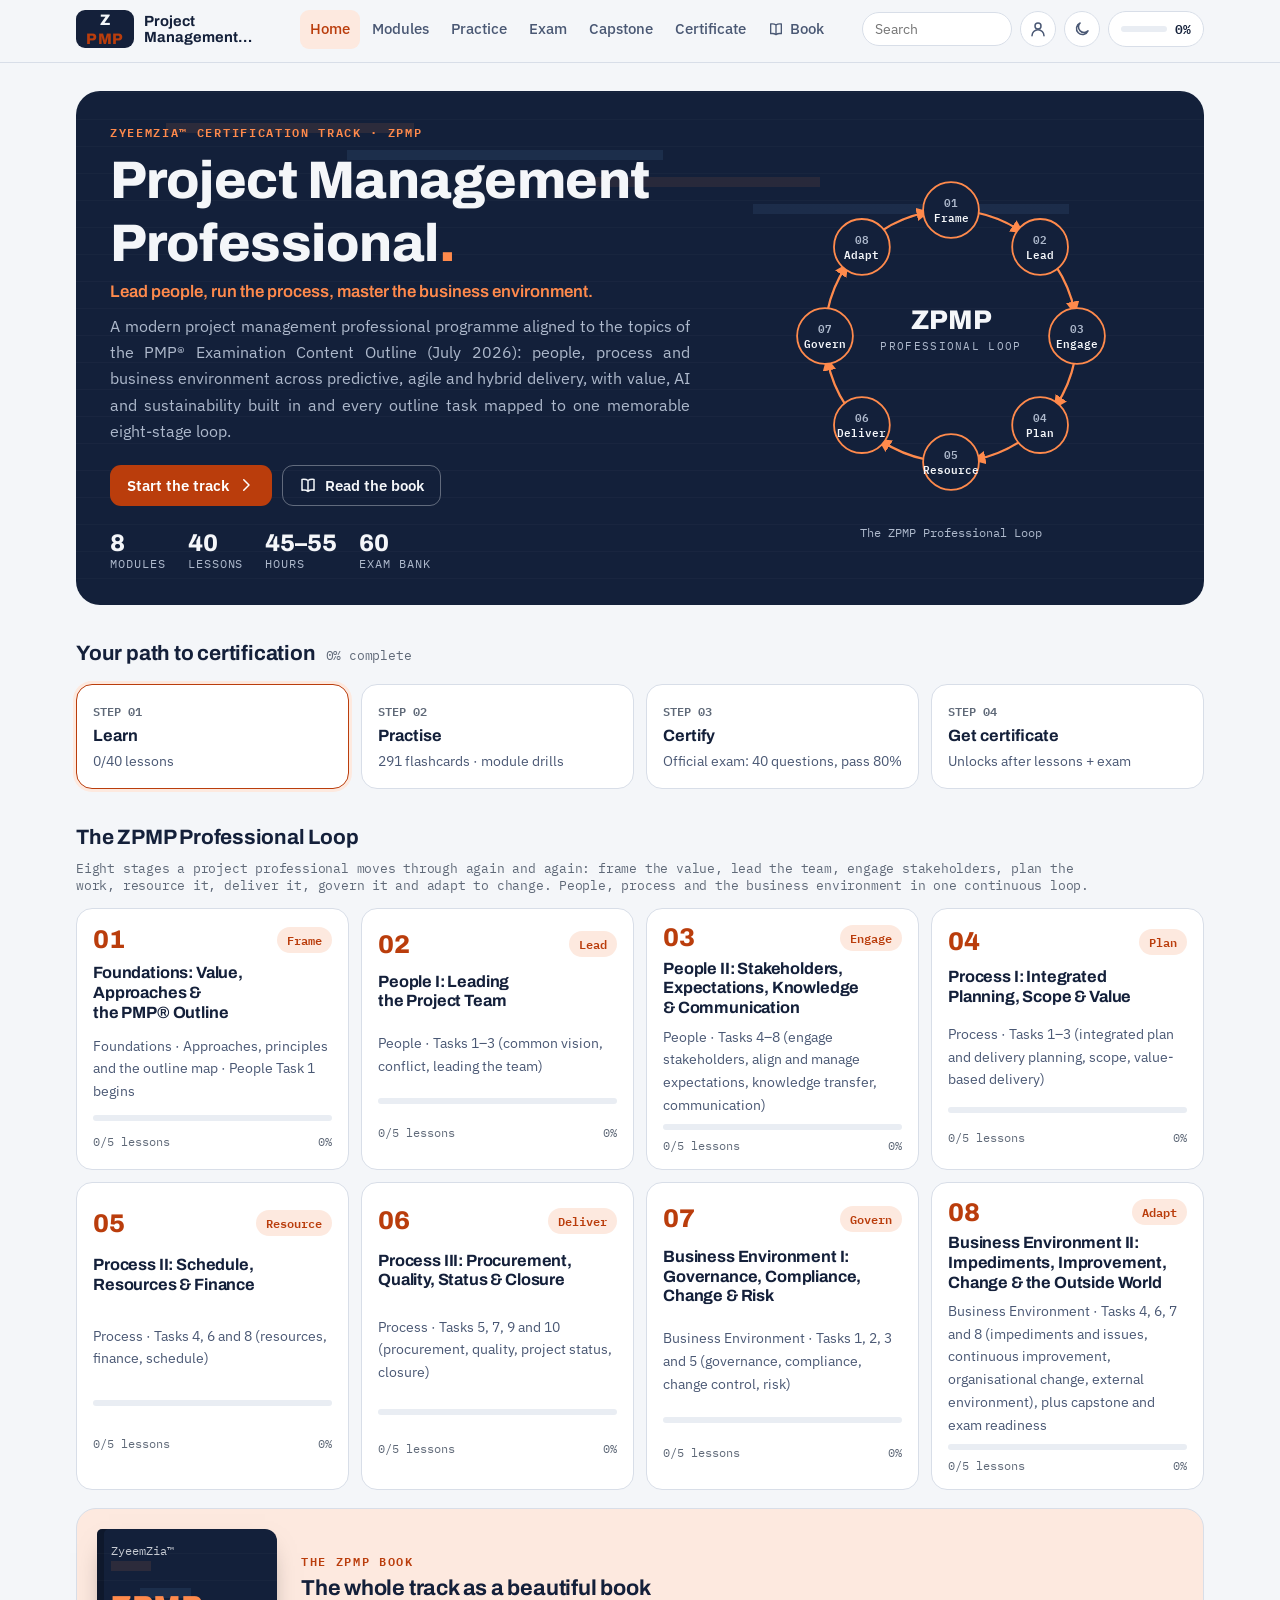
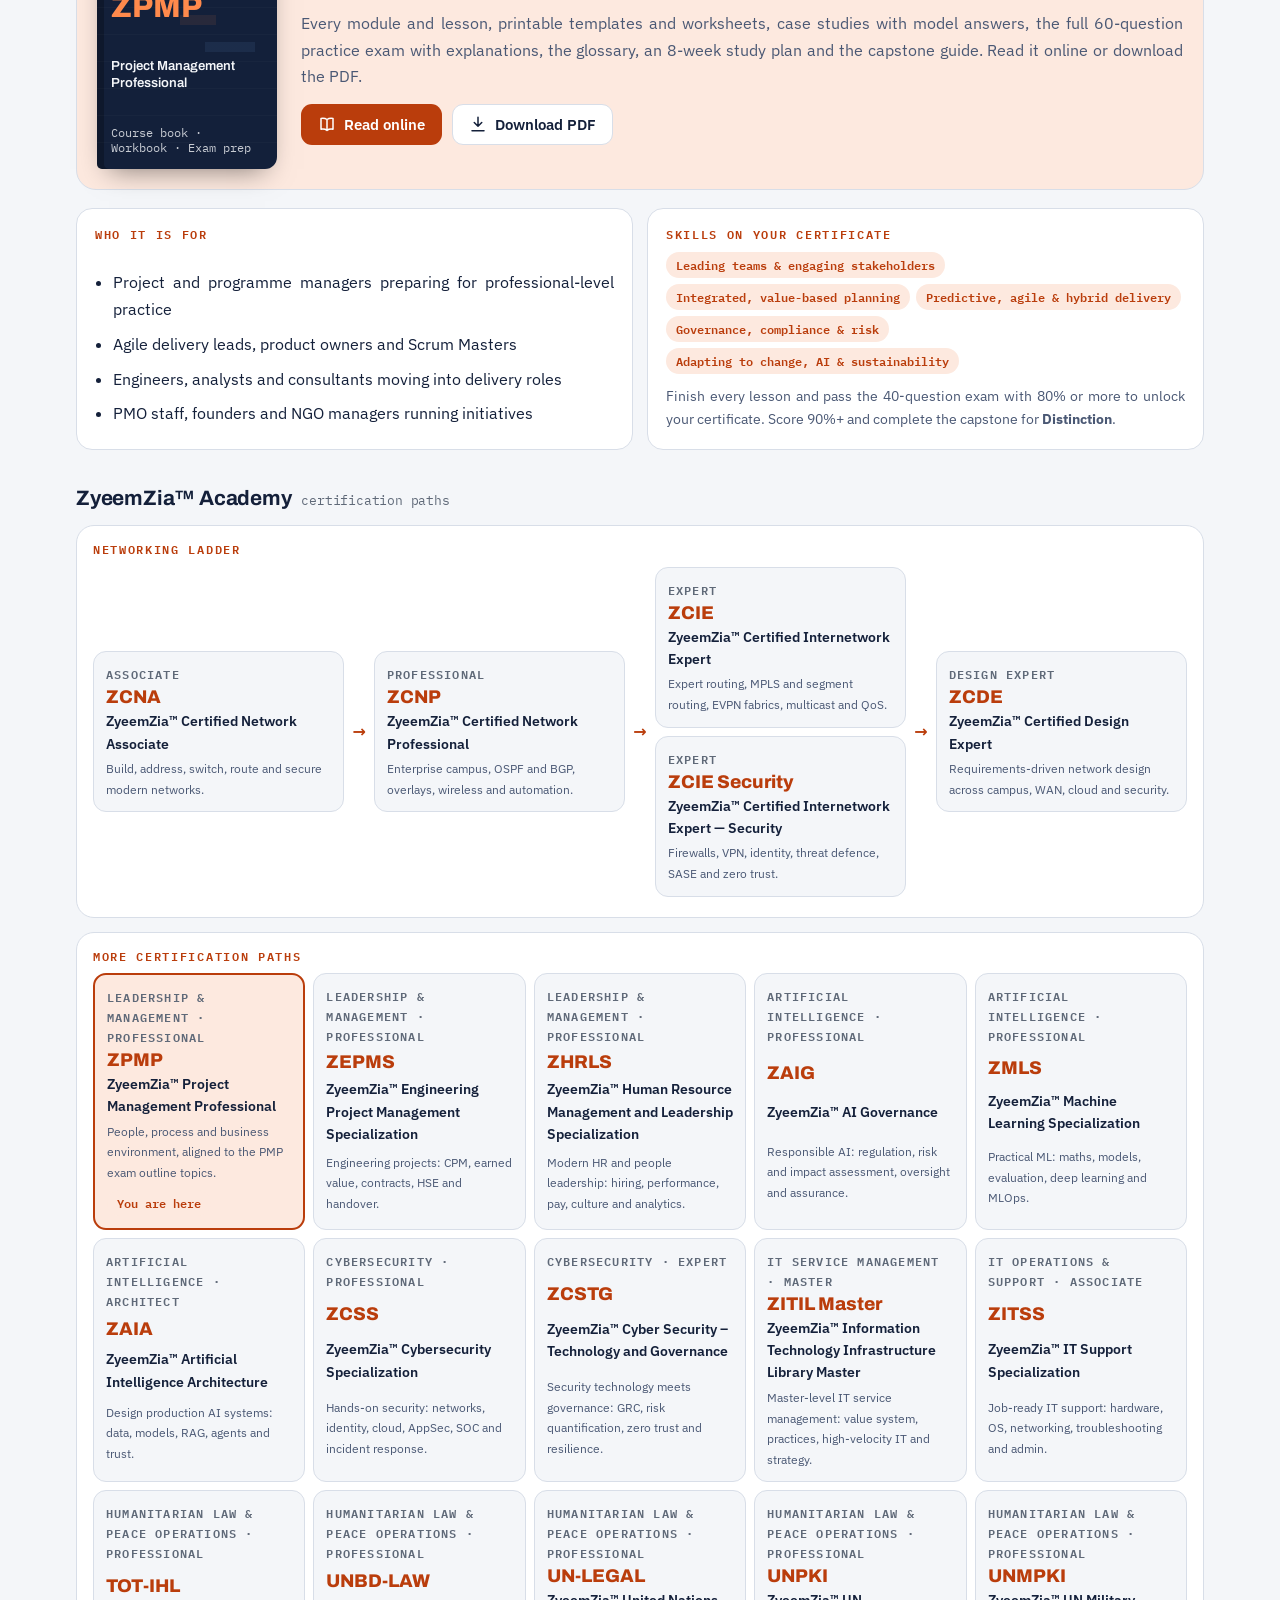
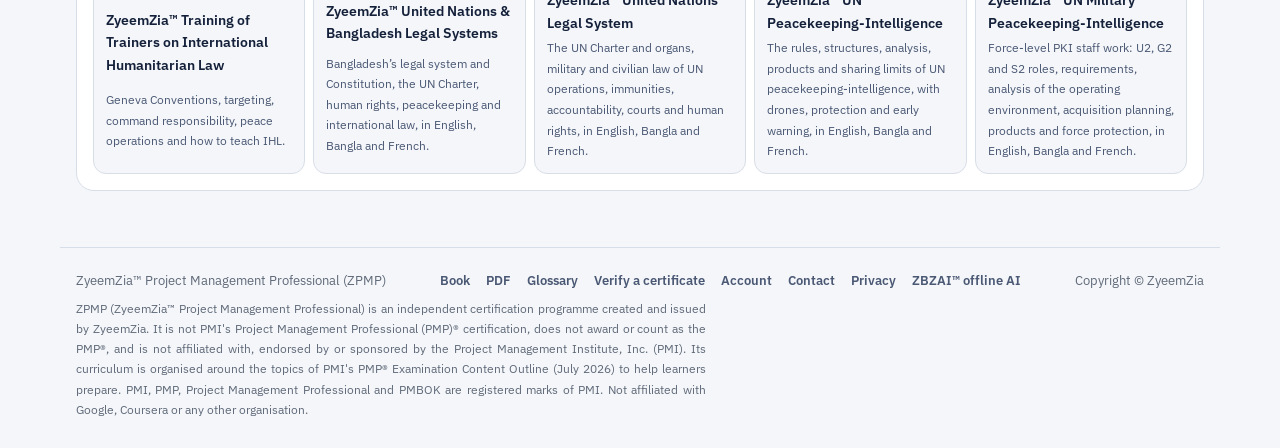
==== commit a2f6d885: "Readable sizes: text holds at 12px or more whatever the base size" ====
--- a/index.html
+++ b/index.html
@@ -24,7 +24,7 @@
 <link rel="stylesheet" href="theme.css?v=65aa8afe88">
 <link rel="preload" href="fonts/IBMPlexSans-400-latin-a68a20.woff2" as="font" type="font/woff2" crossorigin>
 <link rel="preload" href="fonts/Archivo-600-latin-79dc5e.woff2" as="font" type="font/woff2" crossorigin>
-<link rel="stylesheet" href="app.css?v=af9be1b363">
+<link rel="stylesheet" href="app.css?v=2059a68e38">
 </head>
 <body>
 <header class="topbar">
--- a/app.css
+++ b/app.css
@@ -1,6 +1,8 @@
 /* ZyeemZia certification engine — site styles. Colours and faces come from theme.css (per track). */
 /* Form controls use the page font; browsers otherwise fall back to Arial. */
 button, input, select, textarea { font-family: inherit; }
+/* Small print never drops below 12px on screen. */
+small { font-size: max(12px, .85em); }
 * { box-sizing: border-box; }
 [hidden] { display: none !important; }
 html { -webkit-text-size-adjust: 100%; }
@@ -12,7 +14,7 @@
 p { margin: 0; }
 code { font: .9em var(--f-mono); background: var(--surface-2); padding: 1px 6px; border-radius: 5px; }
 .muted { color: var(--ink-2); }
-.eyebrow { font: 600 .75rem/1.2 var(--f-mono); letter-spacing: .14em; text-transform: uppercase; color: var(--accent); }
+.eyebrow { font: 600 max(12px, .75rem)/1.2 var(--f-mono); letter-spacing: .14em; text-transform: uppercase; color: var(--accent); }
 
 /* ---------- chrome ---------- */
 .topbar { position: sticky; top: 0; padding-top: env(safe-area-inset-top, 0px); z-index: 30; background: color-mix(in srgb, var(--bg) 88%, transparent); backdrop-filter: blur(10px) saturate(1.3); -webkit-backdrop-filter: blur(10px) saturate(1.3); border-bottom: 1px solid var(--line); }
@@ -22,7 +24,7 @@
 .brand-mark i { font-style: normal; color: var(--accent); }
 .brand-text { display: flex; flex-direction: column; line-height: 1.15; }
 .brand-text b { font: 700 .92rem var(--f-display); }
-.brand-text small { font: 500 .75rem var(--f-mono); color: var(--ink-2); letter-spacing: .04em; }
+.brand-text small { font: 500 max(12px, .75rem) var(--f-mono); color: var(--ink-2); letter-spacing: .04em; }
 .mainnav { display: flex; gap: 2px; margin-left: 8px; }
 .mainnav a { text-decoration: none; color: var(--ink-2); padding: 7px 10px; border-radius: 9px; font-weight: 500; font-size: .93rem; white-space: nowrap; display: inline-flex; gap: 6px; align-items: center; }
 .mainnav a:hover { background: var(--surface-2); color: var(--ink); }
@@ -40,7 +42,7 @@
 .site-foot { max-width: 1160px; margin: 0 auto; padding-block: 22px 28px; padding-left: max(16px, env(safe-area-inset-left, 0px)); padding-right: max(16px, env(safe-area-inset-right, 0px)); border-top: 1px solid var(--line); color: var(--ink-3); font-size: .82rem; display: grid; gap: 8px; }
 .site-foot .row { display: flex; gap: 8px 18px; flex-wrap: wrap; justify-content: space-between; }
 .site-foot a { color: var(--ink-2); text-decoration: none; font-weight: 600; }
-.site-foot .disc { font-size: .76rem; max-width: 90ch; }
+.site-foot .disc { font-size: max(12px, .76rem); max-width: 90ch; }
 
 /* ---------- common ---------- */
 .btn { display: inline-flex; align-items: center; justify-content: center; gap: 8px; border: 1px solid var(--line); background: var(--surface); color: var(--ink); padding: 10px 16px; border-radius: 11px; cursor: pointer; font-weight: 600; text-decoration: none; font-size: .95rem; line-height: 1.25; }
@@ -51,7 +53,7 @@
 .btn-ghost { background: none; border-color: transparent; color: var(--ink-2); }
 .btn-sm { padding: 6px 11px; font-size: .85rem; border-radius: 9px; }
 .btn[disabled] { opacity: .45; cursor: not-allowed; }
-.chip { display: inline-flex; align-items: center; gap: 5px; padding: 3px 10px; border-radius: 999px; font: 600 .76rem var(--f-mono); background: var(--surface-2); color: var(--ink-2); white-space: nowrap; }
+.chip { display: inline-flex; align-items: center; gap: 5px; padding: 3px 10px; border-radius: 999px; font: 600 max(12px, .76rem) var(--f-mono); background: var(--surface-2); color: var(--ink-2); white-space: nowrap; }
 .chip.ok { background: var(--good-soft); color: var(--good); }
 .chip.acc { background: var(--accent-soft); color: var(--accent); }
 .chips { display: flex; flex-wrap: wrap; gap: 6px; }
@@ -78,14 +80,14 @@
 .hero-stats { display: flex; gap: 22px; flex-wrap: wrap; margin-top: 24px; }
 .hero-stats div { display: grid; }
 .hero-stats b { font: 800 1.5rem var(--f-display); color: var(--hero-ink); font-variant-numeric: tabular-nums; }
-.hero-stats span { font: 500 .75rem var(--f-mono); color: var(--hero-ink-2); text-transform: uppercase; letter-spacing: .08em; }
+.hero-stats span { font: 500 max(12px, .75rem) var(--f-mono); color: var(--hero-ink-2); text-transform: uppercase; letter-spacing: .08em; }
 .hero-sig { display: grid; justify-items: center; gap: 8px; }
 .hero-sig .sg { width: 100%; max-width: 360px; height: auto; }
-.hero-sig figcaption { font: 500 .78rem var(--f-mono); color: var(--hero-ink-2); text-align: center; }
+.hero-sig figcaption { font: 500 max(12px, .78rem) var(--f-mono); color: var(--hero-ink-2); text-align: center; }
 
 .path { display: grid; grid-template-columns: repeat(4, minmax(0, 1fr)); gap: 12px; margin-top: 18px; }
 .path-step { padding: 16px; border-radius: 16px; background: var(--surface); border: 1px solid var(--line); display: grid; gap: 6px; position: relative; }
-.path-step .n { font: 700 .75rem var(--f-mono); color: var(--ink-3); }
+.path-step .n { font: 700 max(12px, .75rem) var(--f-mono); color: var(--ink-3); }
 .path-step b { font: 700 1.02rem var(--f-display); }
 .path-step small { color: var(--ink-2); font-size: .85rem; }
 .path-step.done { border-color: var(--good); }
@@ -99,7 +101,7 @@
 .mod-num { font: 800 1.6rem/1 var(--f-display); color: var(--accent); }
 .mod-card h3 { font-size: 1.02rem; }
 .mod-card p { font-size: .86rem; color: var(--ink-2); }
-.mod-card .meta { display: flex; justify-content: space-between; font: 500 .75rem var(--f-mono); color: var(--ink-3); }
+.mod-card .meta { display: flex; justify-content: space-between; font: 500 max(12px, .75rem) var(--f-mono); color: var(--ink-3); }
 .book-banner { display: grid; grid-template-columns: 180px minmax(0, 1fr); gap: 24px; align-items: center; padding: 20px; border-radius: 20px; background: var(--accent-soft); border: 1px solid var(--line); margin-top: 18px; }
 .bb-cover { aspect-ratio: 3/4; border-radius: 5px 12px 12px 5px; background: var(--hero-bg); color: var(--hero-ink); padding: 14px; display: flex; flex-direction: column; justify-content: space-between; text-decoration: none; box-shadow: inset 7px 0 0 rgba(0,0,0,.25), 0 12px 26px -12px rgba(0,0,0,.5); position: relative; overflow: hidden; transition: transform .2s; }
 .bb-cover:hover { transform: rotate(-2deg) translateY(-3px); }
@@ -107,7 +109,7 @@
 .bb-cover > *:not(.motif) { position: relative; }
 .bb-cover b { font: 800 1.9rem/1 var(--f-display); color: var(--hero-accent); }
 .bb-cover span { font: 600 .82rem/1.3 var(--f-display); }
-.bb-cover small { font: 500 .75rem var(--f-mono); opacity: .8; }
+.bb-cover small { font: 500 max(12px, .75rem) var(--f-mono); opacity: .8; }
 .bb-text { display: grid; gap: 8px; min-width: 0; }
 .bb-text h2 { font-size: 1.35rem; }
 .two { display: grid; grid-template-columns: minmax(0, 1fr) minmax(0, 1fr); gap: 14px; }
@@ -138,7 +140,7 @@
 .blk-title { font-size: 1.12rem; margin-bottom: 8px; }
 .b-text { font-size: 1.04rem; }
 .callout { padding: 14px 16px; border-radius: 14px; border-left: 4px solid var(--c); background: color-mix(in srgb, var(--c) 9%, var(--surface)); }
-.callout .ct { font: 700 .75rem var(--f-mono); letter-spacing: .12em; text-transform: uppercase; color: var(--c); display: block; margin-bottom: 4px; }
+.callout .ct { font: 700 max(12px, .75rem) var(--f-mono); letter-spacing: .12em; text-transform: uppercase; color: var(--c); display: block; margin-bottom: 4px; }
 .callout b.h { display: block; font-family: var(--f-display); margin-bottom: 2px; }
 .callout.insight { --c: var(--accent-2); } .callout.warning { --c: var(--bad); } .callout.example { --c: var(--good); } .callout.pro { --c: var(--accent); } .callout.definition { --c: var(--ink-2); }
 .keypoints { padding: 16px 18px; border-radius: 14px; background: var(--surface); border: 1px solid var(--line); }
@@ -148,7 +150,7 @@
 .tbl { overflow-x: auto; border: 1px solid var(--line); border-radius: 14px; background: var(--surface); }
 table { width: 100%; border-collapse: collapse; font-size: .93rem; }
 th, td { text-align: left; padding: 9px 12px; border-bottom: 1px solid var(--line); vertical-align: top; }
-th { background: var(--surface-2); font: 600 .78rem var(--f-mono); letter-spacing: .04em; color: var(--ink-2); text-transform: uppercase; }
+th { background: var(--surface-2); font: 600 max(12px, .78rem) var(--f-mono); letter-spacing: .04em; color: var(--ink-2); text-transform: uppercase; }
 tr:last-child td { border-bottom: 0; }
 .steps { margin: 0; padding: 0; list-style: none; counter-reset: st; display: grid; gap: 10px; }
 .steps li { counter-increment: st; display: grid; grid-template-columns: 38px minmax(0, 1fr); gap: 12px; padding: 12px 14px; border-radius: 14px; background: var(--surface); border: 1px solid var(--line); }
@@ -170,7 +172,7 @@
 .flow-i + .flow-i::after { content: ""; position: absolute; left: -7px; top: calc(50% - 4px); border: 5px solid transparent; border-left-color: var(--accent); }
 .flow-i b { font: 700 .92rem var(--f-display); }
 .flow-i span { font-size: .82rem; color: var(--ink-2); }
-.flow-i .k { font: 700 .75rem var(--f-mono); color: var(--accent); }
+.flow-i .k { font: 700 max(12px, .75rem) var(--f-mono); color: var(--accent); }
 .layers { display: grid; gap: 6px; }
 .layer { display: grid; grid-template-columns: 170px minmax(0, 1fr); border-radius: 12px; overflow: hidden; border: 1px solid var(--line); background: var(--surface); }
 .layer > b { background: color-mix(in srgb, var(--accent) calc(var(--d) * 1%), var(--surface)); color: var(--ink); padding: 10px 12px; font: 700 .88rem var(--f-display); display: flex; align-items: center; }
@@ -178,7 +180,7 @@
 .layer .parts span { font: 500 .8rem var(--f-mono); padding: 3px 9px; border-radius: 7px; background: var(--surface-2); border: 1px solid var(--line); }
 .formula { display: grid; grid-template-columns: repeat(auto-fill, minmax(230px, 1fr)); gap: 10px; }
 .fm { padding: 14px; border-radius: 14px; background: var(--surface); border: 1px solid var(--line); display: grid; gap: 4px; }
-.fm small { font: 600 .75rem var(--f-mono); color: var(--ink-3); text-transform: uppercase; letter-spacing: .08em; }
+.fm small { font: 600 max(12px, .75rem) var(--f-mono); color: var(--ink-3); text-transform: uppercase; letter-spacing: .08em; }
 .fm code { font-size: 1rem; background: var(--accent-soft); color: var(--ink); padding: 6px 10px; justify-self: start; max-width: 100%; overflow-wrap: anywhere; white-space: normal; }
 .fm p { font-size: .88rem; color: var(--ink-2); }
 .case { border-radius: 16px; border: 1px solid var(--line); background: var(--surface); overflow: hidden; }
@@ -220,7 +222,7 @@
 .opts { display: grid; gap: 8px; }
 .opt { text-align: left; border: 1.5px solid var(--line); background: var(--bg); border-radius: 12px; padding: 11px 14px; cursor: pointer; display: grid; grid-template-columns: 28px minmax(0, 1fr); gap: 10px; align-items: start; }
 .opt:hover:not([disabled]) { border-color: var(--accent); }
-.opt .k { width: 26px; height: 26px; border-radius: 50%; background: var(--surface-2); display: grid; place-items: center; font: 700 .78rem var(--f-mono); }
+.opt .k { width: 26px; height: 26px; border-radius: 50%; background: var(--surface-2); display: grid; place-items: center; font: 700 max(12px, .78rem) var(--f-mono); }
 .opt.ok { border-color: var(--good); background: var(--good-soft); } .opt.ok .k { background: var(--good); color: var(--on-status, #fff); }
 .opt.no { border-color: var(--bad); background: var(--bad-soft); } .opt.no .k { background: var(--bad); color: var(--on-status, #fff); }
 .opt.sel { border-color: var(--accent); background: var(--accent-soft); } .opt.sel .k { background: var(--accent); color: var(--accent-ink); }
@@ -237,7 +239,7 @@
 .exam-bar { position: sticky; top: calc(env(safe-area-inset-top, 0px) + 62px); z-index: 5; display: flex; justify-content: space-between; align-items: center; gap: 10px; flex-wrap: wrap; padding: 10px 14px; border-radius: 14px; background: var(--surface); border: 1px solid var(--line); font: 600 .9rem var(--f-mono); }
 .timer.low { color: var(--bad); }
 .qmap { display: grid; grid-template-columns: repeat(auto-fill, minmax(34px, 1fr)); gap: 5px; }
-.qmap button { height: 32px; border-radius: 8px; border: 1px solid var(--line); background: var(--bg); cursor: pointer; font: 600 .78rem var(--f-mono); }
+.qmap button { height: 32px; border-radius: 8px; border: 1px solid var(--line); background: var(--bg); cursor: pointer; font: 600 max(12px, .78rem) var(--f-mono); }
 .qmap button.ans { background: var(--accent-soft); border-color: var(--accent); }
 .qmap button.flag { box-shadow: inset 0 -3px 0 var(--warn); }
 .qmap button.cur { outline: 2px solid var(--ink); }
@@ -260,7 +262,7 @@
 .req-i .st { width: 26px; height: 26px; border-radius: 50%; display: grid; place-items: center; background: var(--surface-2); color: var(--ink-3); font-weight: 800; }
 .req-i.ok .st { background: var(--good); color: var(--on-status, #fff); }
 .cert-tools { display: flex; gap: 10px; flex-wrap: wrap; align-items: end; margin: 16px 0; }
-.cert-tools label { display: grid; gap: 4px; font: 600 .78rem var(--f-mono); color: var(--ink-2); flex: 1 1 260px; }
+.cert-tools label { display: grid; gap: 4px; font: 600 max(12px, .78rem) var(--f-mono); color: var(--ink-2); flex: 1 1 260px; }
 .cert-tools input { padding: 11px 14px; border-radius: 11px; border: 1px solid var(--line); background: var(--surface); color: var(--ink); font: 16px var(--f-body); }
 .cert-canvas { width: 100%; height: auto; border-radius: 14px; box-shadow: 0 16px 40px -18px rgba(0,0,0,.45); display: block; }
 .cred { font: 600 .9rem var(--f-mono); }
@@ -313,7 +315,7 @@
 @media (max-width: 860px) {
   .mainnav { display: none; }
   .tabbar { display: grid; grid-template-columns: repeat(5, minmax(0, 1fr)); position: fixed; left: 0; right: 0; bottom: 0; z-index: 40; background: var(--surface); border-top: 1px solid var(--line); padding-bottom: env(safe-area-inset-bottom, 0px); padding-left: env(safe-area-inset-left, 0px); padding-right: env(safe-area-inset-right, 0px); }
-  .tabbar a { display: flex; flex-direction: column; align-items: center; gap: 2px; padding: 8px 2px 7px; text-decoration: none; color: var(--ink-2); font-size: .75rem; font-weight: 600; }
+  .tabbar a { display: flex; flex-direction: column; align-items: center; gap: 2px; padding: 8px 2px 7px; text-decoration: none; color: var(--ink-2); font-size: max(12px, .75rem); font-weight: 600; }
   .tabbar a[aria-current="page"] { color: var(--accent); }
   .site-foot { padding-bottom: calc(84px + env(safe-area-inset-bottom, 0px)); }
   .toast { bottom: calc(80px + env(safe-area-inset-bottom, 0px)); }
@@ -344,7 +346,7 @@
 
 /* ---------- CLI labs ---------- */
 .cli-win { border-radius: 14px; overflow: hidden; border: 1px solid #1f2633; background: #0d1117; box-shadow: 0 10px 24px -16px rgba(0,0,0,.6); }
-.cli-bar { display: flex; align-items: center; gap: 7px; padding: 8px 12px; background: #161b22; color: #9da7b3; font: 600 .78rem var(--f-mono); }
+.cli-bar { display: flex; align-items: center; gap: 7px; padding: 8px 12px; background: #161b22; color: #9da7b3; font: 600 max(12px, .78rem) var(--f-mono); }
 .cli-bar i { width: 11px; height: 11px; border-radius: 50%; background: #ff5f56; } .cli-bar i:nth-child(2) { background: #ffbd2e; } .cli-bar i:nth-child(3) { background: #27c93f; }
 .cli-bar span { margin-left: 8px; flex: 1; min-width: 0; overflow: hidden; text-overflow: ellipsis; white-space: nowrap; }
 .cli-bar .cli-copy { background: #21262d; color: #c9d1d9; border-color: #30363d; }
@@ -353,11 +355,11 @@
 .cli-note { font-size: .88rem; color: var(--ink-2); margin-top: 6px; }
 /* ---------- subnet calculator ---------- */
 .tool-subnet { padding: 18px; border-radius: 16px; border: 2px solid var(--accent-2); background: var(--surface); display: grid; gap: 12px; }
-.sn-in { display: grid; gap: 4px; font: 600 .78rem var(--f-mono); color: var(--ink-2); max-width: 340px; }
+.sn-in { display: grid; gap: 4px; font: 600 max(12px, .78rem) var(--f-mono); color: var(--ink-2); max-width: 340px; }
 .sn-in input { padding: 11px 14px; border-radius: 11px; border: 1px solid var(--line); background: var(--bg); color: var(--ink); font: 600 1.05rem var(--f-mono); }
 .sn-grid { display: grid; grid-template-columns: repeat(auto-fill, minmax(170px, 1fr)); gap: 8px; }
 .sn-grid div { padding: 10px 12px; border-radius: 10px; background: var(--surface-2); display: grid; gap: 2px; min-width: 0; }
-.sn-grid small { font: 600 .75rem var(--f-mono); color: var(--ink-3); text-transform: uppercase; letter-spacing: .06em; }
+.sn-grid small { font: 600 max(12px, .75rem) var(--f-mono); color: var(--ink-3); text-transform: uppercase; letter-spacing: .06em; }
 .sn-grid b { font: 600 .95rem var(--f-mono); overflow-wrap: anywhere; }
 /* ---------- academy ladder ---------- */
 .academy { display: grid; grid-template-columns: minmax(0, 2.4fr) minmax(0, 1fr); gap: 14px; }
@@ -374,9 +376,9 @@
 .ac-card.soon b { color: var(--ink-2); }
 .ac-card.soon .chip { justify-self: start; }
 .ac-card b { font: 800 1.15rem var(--f-display); color: var(--accent); }
-.ac-lv { font: 600 .75rem var(--f-mono); text-transform: uppercase; letter-spacing: .1em; color: var(--ink-3); }
+.ac-lv { font: 600 max(12px, .75rem) var(--f-mono); text-transform: uppercase; letter-spacing: .1em; color: var(--ink-3); }
 .ac-n { font-size: .85rem; font-weight: 600; }
-.ac-card small { font-size: .78rem; color: var(--ink-2); }
+.ac-card small { font-size: max(12px, .78rem); color: var(--ink-2); }
 .ac-card .chip { justify-self: start; margin-top: 4px; }
 @media (max-width: 860px) { .academy { grid-template-columns: 1fr; } }
 /* ---------- new signature diagrams ---------- */
@@ -431,7 +433,7 @@
 .cert-name { flex: 1 1 100%; margin: 0; }
 .vf-big { font-size: clamp(2.2rem, 7vw, 3.4rem); }
 dl.vf { display: grid; grid-template-columns: max-content minmax(0, 1fr); gap: 10px 20px; margin: 0; }
-dl.vf dt { font: 600 .78rem var(--f-mono); color: var(--ink-3); text-transform: uppercase; letter-spacing: .04em; padding-top: 3px; }
+dl.vf dt { font: 600 max(12px, .78rem) var(--f-mono); color: var(--ink-3); text-transform: uppercase; letter-spacing: .04em; padding-top: 3px; }
 dl.vf dd { margin: 0; font-weight: 600; overflow-wrap: anywhere; }
 @media (max-width: 560px) { dl.vf { grid-template-columns: minmax(0, 1fr); gap: 2px; } dl.vf dd { margin-bottom: 10px; } }
 
@@ -525,7 +527,7 @@
 .tl::before { content: ""; position: absolute; left: 6px; right: 6px; top: 7px; height: 3px; border-radius: 3px; background: linear-gradient(90deg, var(--accent), var(--accent-2)); }
 .tl li { position: relative; min-width: 0; }
 .tl li::before { content: ""; position: absolute; top: -21px; left: 0; width: 11px; height: 11px; border-radius: 50%; background: var(--surface); border: 3px solid var(--accent); }
-.tl-when { display: block; font: 700 .75rem var(--f-mono); letter-spacing: .06em; color: var(--accent); text-transform: uppercase; }
+.tl-when { display: block; font: 700 max(12px, .75rem) var(--f-mono); letter-spacing: .06em; color: var(--accent); text-transform: uppercase; }
 .tl b { display: block; font-family: var(--f-display); font-size: .95rem; line-height: 1.3; margin: 2px 0 3px; }
 .tl p { margin: 0; font-size: .86rem; color: var(--ink-2); line-height: 1.45; }
 .tl.tl-v { grid-template-columns: minmax(0, 1fr); padding: 0 0 0 26px; gap: 12px; }
@@ -534,13 +536,13 @@
 /* matrix */
 .mx { display: grid; grid-template-columns: 26px minmax(0, 1fr); gap: 6px 8px; }
 .mx-y { display: flex; align-items: center; justify-content: center; }
-.mx-y span { writing-mode: vertical-rl; transform: rotate(180deg); font: 700 .75rem var(--f-mono); letter-spacing: .1em; text-transform: uppercase; color: var(--ink-3); white-space: nowrap; }
+.mx-y span { writing-mode: vertical-rl; transform: rotate(180deg); font: 700 max(12px, .75rem) var(--f-mono); letter-spacing: .1em; text-transform: uppercase; color: var(--ink-3); white-space: nowrap; }
 .mx-grid { display: grid; grid-template-columns: minmax(0, 1fr) minmax(0, 1fr); gap: 8px; }
 .mx-q { border: 1px solid var(--line); border-radius: 12px; padding: 12px 14px; background: var(--surface-2); min-width: 0; }
 .mx-q.q1 { background: var(--accent-soft); border-color: var(--accent); }
 .mx-q b { display: block; font-family: var(--f-display); font-size: .95rem; margin-bottom: 4px; }
 .mx-q ul { margin: 0; padding-left: 1.1em; font-size: .86rem; color: var(--ink-2); line-height: 1.45; }
-.mx-x { grid-column: 2; text-align: center; font: 700 .75rem var(--f-mono); letter-spacing: .1em; text-transform: uppercase; color: var(--ink-3); }
+.mx-x { grid-column: 2; text-align: center; font: 700 max(12px, .75rem) var(--f-mono); letter-spacing: .1em; text-transform: uppercase; color: var(--ink-3); }
 /* tree */
 .tree, .tree ul { list-style: none; margin: 0; padding: 0; display: flex; justify-content: center; }
 /* as wide as the space allows, never narrower than its words; wider trees scroll from the left edge */
@@ -557,7 +559,7 @@
 .tree > li { padding-top: 0; } .tree > li::before, .tree > li::after { display: none; }
 .tr-n { border: 1px solid var(--line); background: var(--surface-2); border-radius: 10px; padding: 8px 10px; text-align: center; max-width: 230px; }
 .tr-n b { display: block; font-family: var(--f-display); font-size: .88rem; line-height: 1.25; }
-.tr-n span { display: block; font-size: .76rem; color: var(--ink-2); line-height: 1.35; margin-top: 2px; }
+.tr-n span { display: block; font-size: max(12px, .76rem); color: var(--ink-2); line-height: 1.35; margin-top: 2px; }
 .tr-n.d0 { background: var(--accent); border-color: transparent; } .tr-n.d0 b, .tr-n.d0 span { color: var(--accent-ink); }
 .tr-n.d1 { background: var(--accent-soft); border-color: var(--accent); }
 @media (max-width: 700px) {
@@ -579,4 +581,4 @@
   .tree > li::before, .tree > li::after { display: none !important; }
   .tr-n { display: inline-block; text-align: left; max-width: 100%; }
 }
-.fig:has(.fig-scroll.more)::after { content: "↔  Swipe sideways to see the whole diagram"; display: block; margin-top: 8px; font: 600 .75rem var(--f-mono); letter-spacing: .04em; color: var(--ink-3); }
+.fig:has(.fig-scroll.more)::after { content: "↔  Swipe sideways to see the whole diagram"; display: block; margin-top: 8px; font: 600 max(12px, .75rem) var(--f-mono); letter-spacing: .04em; color: var(--ink-3); }
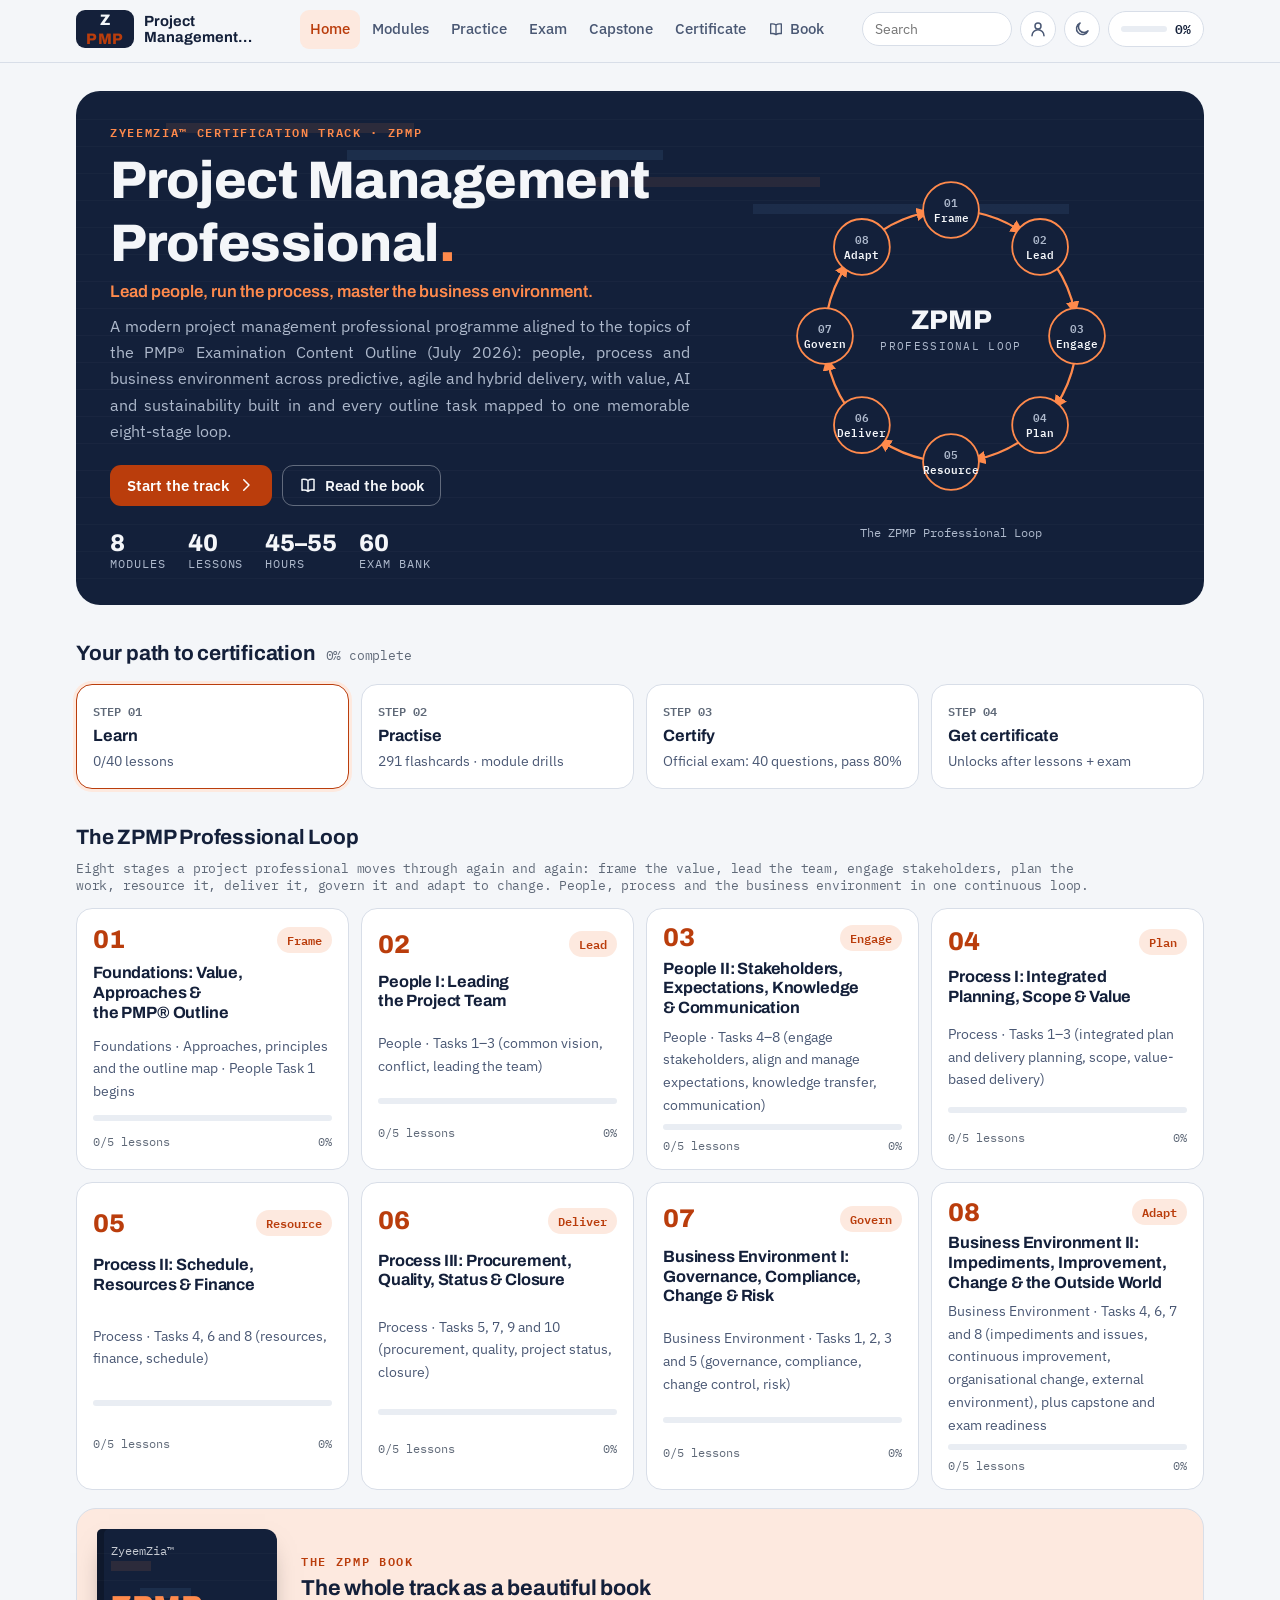
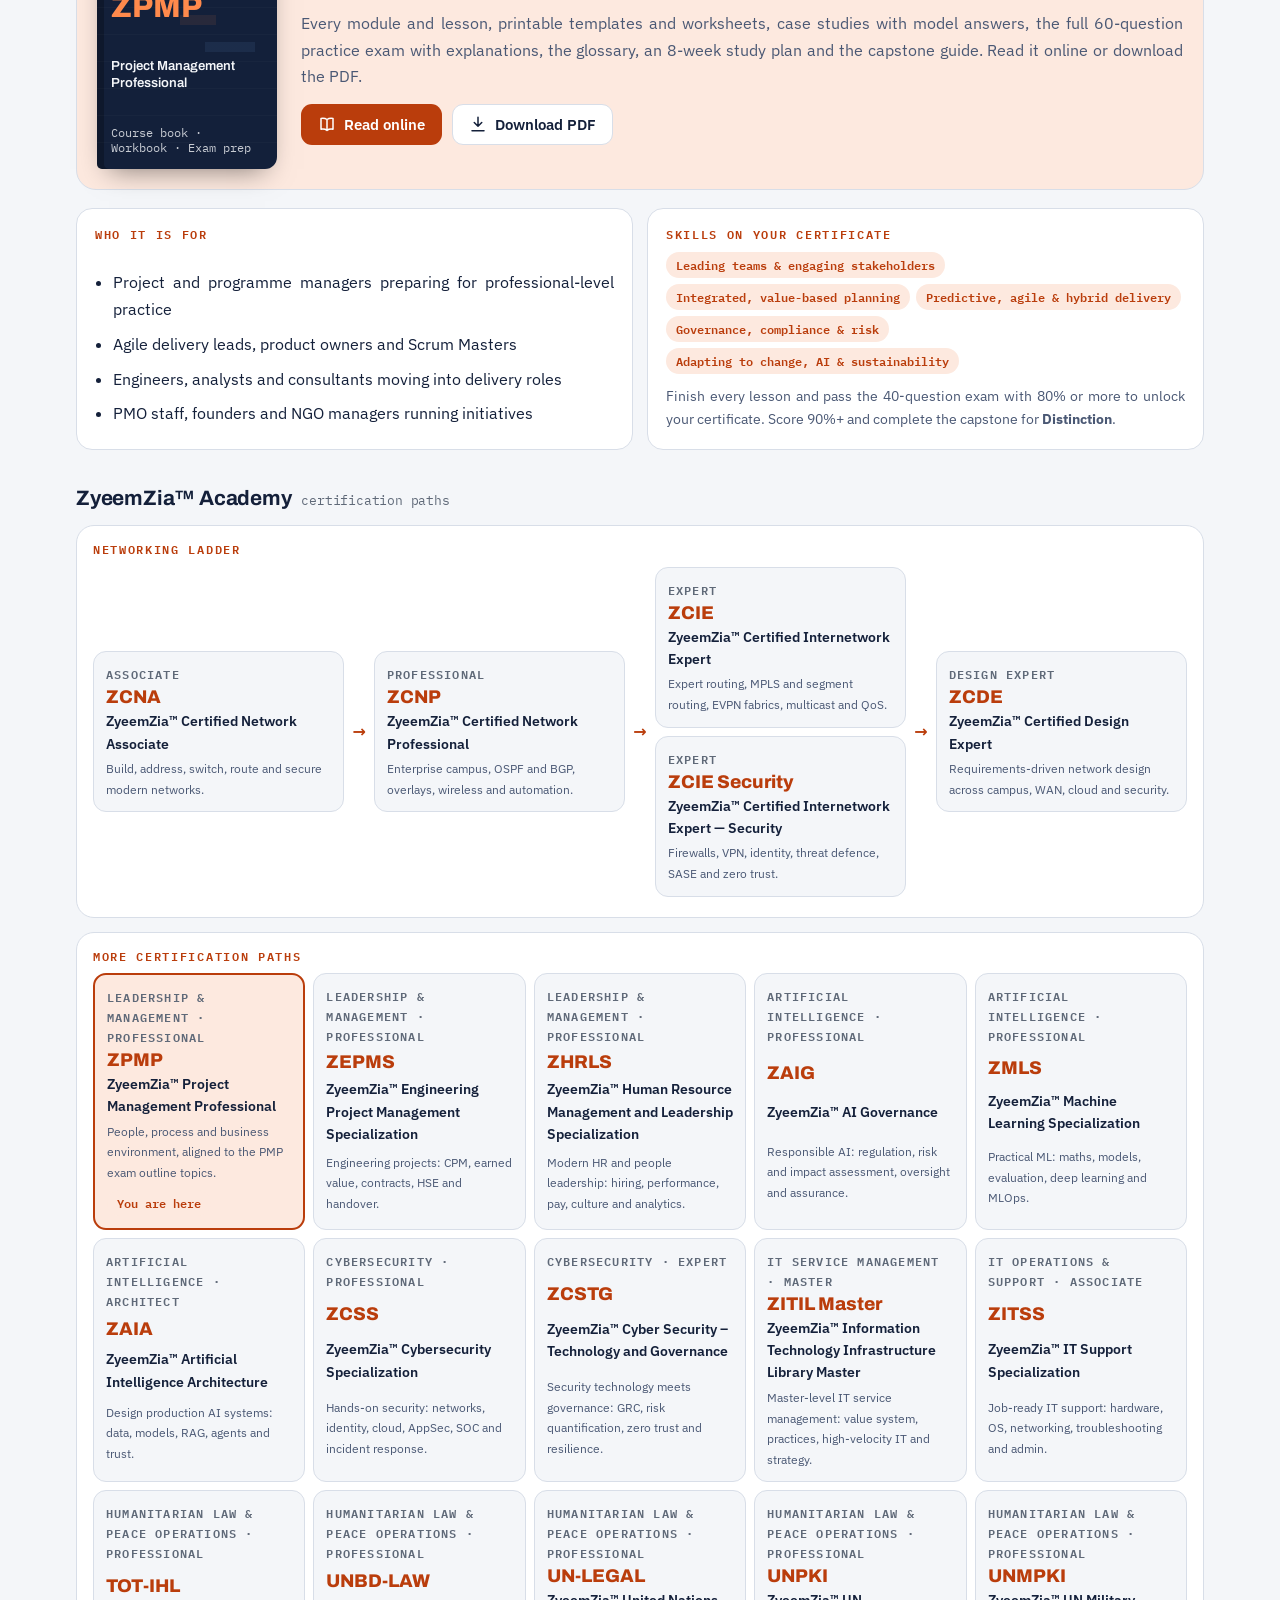
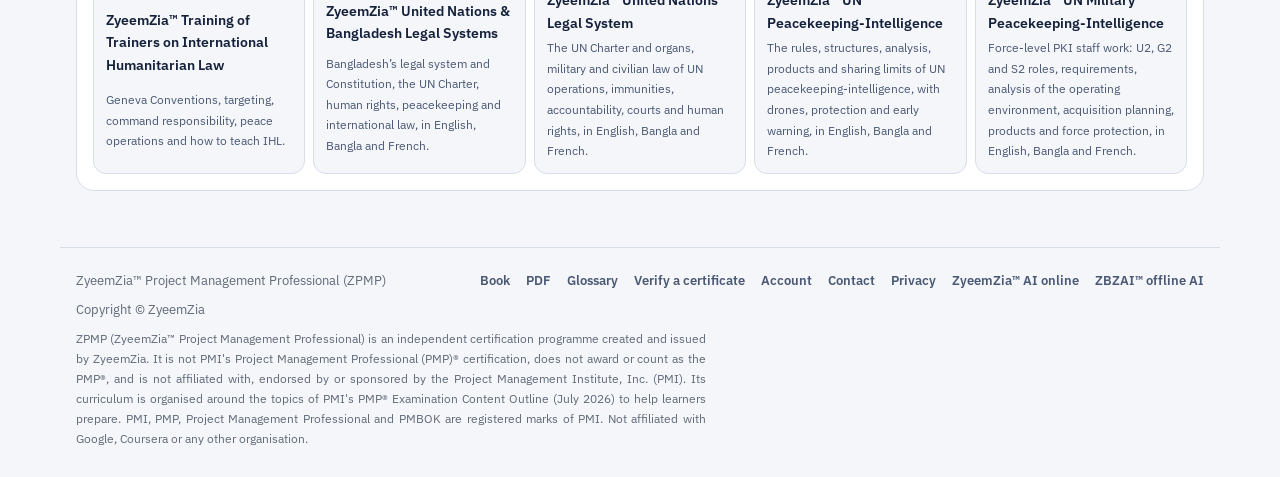
==== commit eddb8b3c: "Footer: ZyeemZia AI online and ZBZAI offline AI links side by side" ====
--- a/index.html
+++ b/index.html
@@ -43,7 +43,7 @@
 </header>
 <main id="view" class="view" tabindex="-1"><div class="boot" aria-label="Loading the course"><i></i><i></i><i></i></div></main>
 <footer class="site-foot">
-  <div class="row"><span>ZyeemZia™ Project Management Professional (ZPMP)</span><span style="display:flex;gap:16px;flex-wrap:wrap"><a href="book.html" target="_blank" rel="noopener">Book</a><a href="ZPMP-Book.pdf" download>PDF</a><a href="#glossary">Glossary</a><a href="#verify/">Verify a certificate</a><a href="#account">Account</a><a href="#contact">Contact</a><a href="privacy.html">Privacy</a><a href="https://zbzai.zyeemzia.com/" target="_blank" rel="noopener">ZBZAI™ offline AI</a></span><span>Copyright © ZyeemZia</span></div>
+  <div class="row"><span>ZyeemZia™ Project Management Professional (ZPMP)</span><span style="display:flex;gap:16px;flex-wrap:wrap"><a href="book.html" target="_blank" rel="noopener">Book</a><a href="ZPMP-Book.pdf" download>PDF</a><a href="#glossary">Glossary</a><a href="#verify/">Verify a certificate</a><a href="#account">Account</a><a href="#contact">Contact</a><a href="privacy.html">Privacy</a><a href="https://ai.zyeemzia.com/" target="_blank" rel="noopener">ZyeemZia™ AI online</a><a href="https://zbzai.zyeemzia.com/" target="_blank" rel="noopener">ZBZAI™ offline AI</a></span><span>Copyright © ZyeemZia</span></div>
   <p class="disc" id="disc"></p>
 </footer>
 <nav class="tabbar" id="tabbar" aria-label="Main mobile"></nav>
